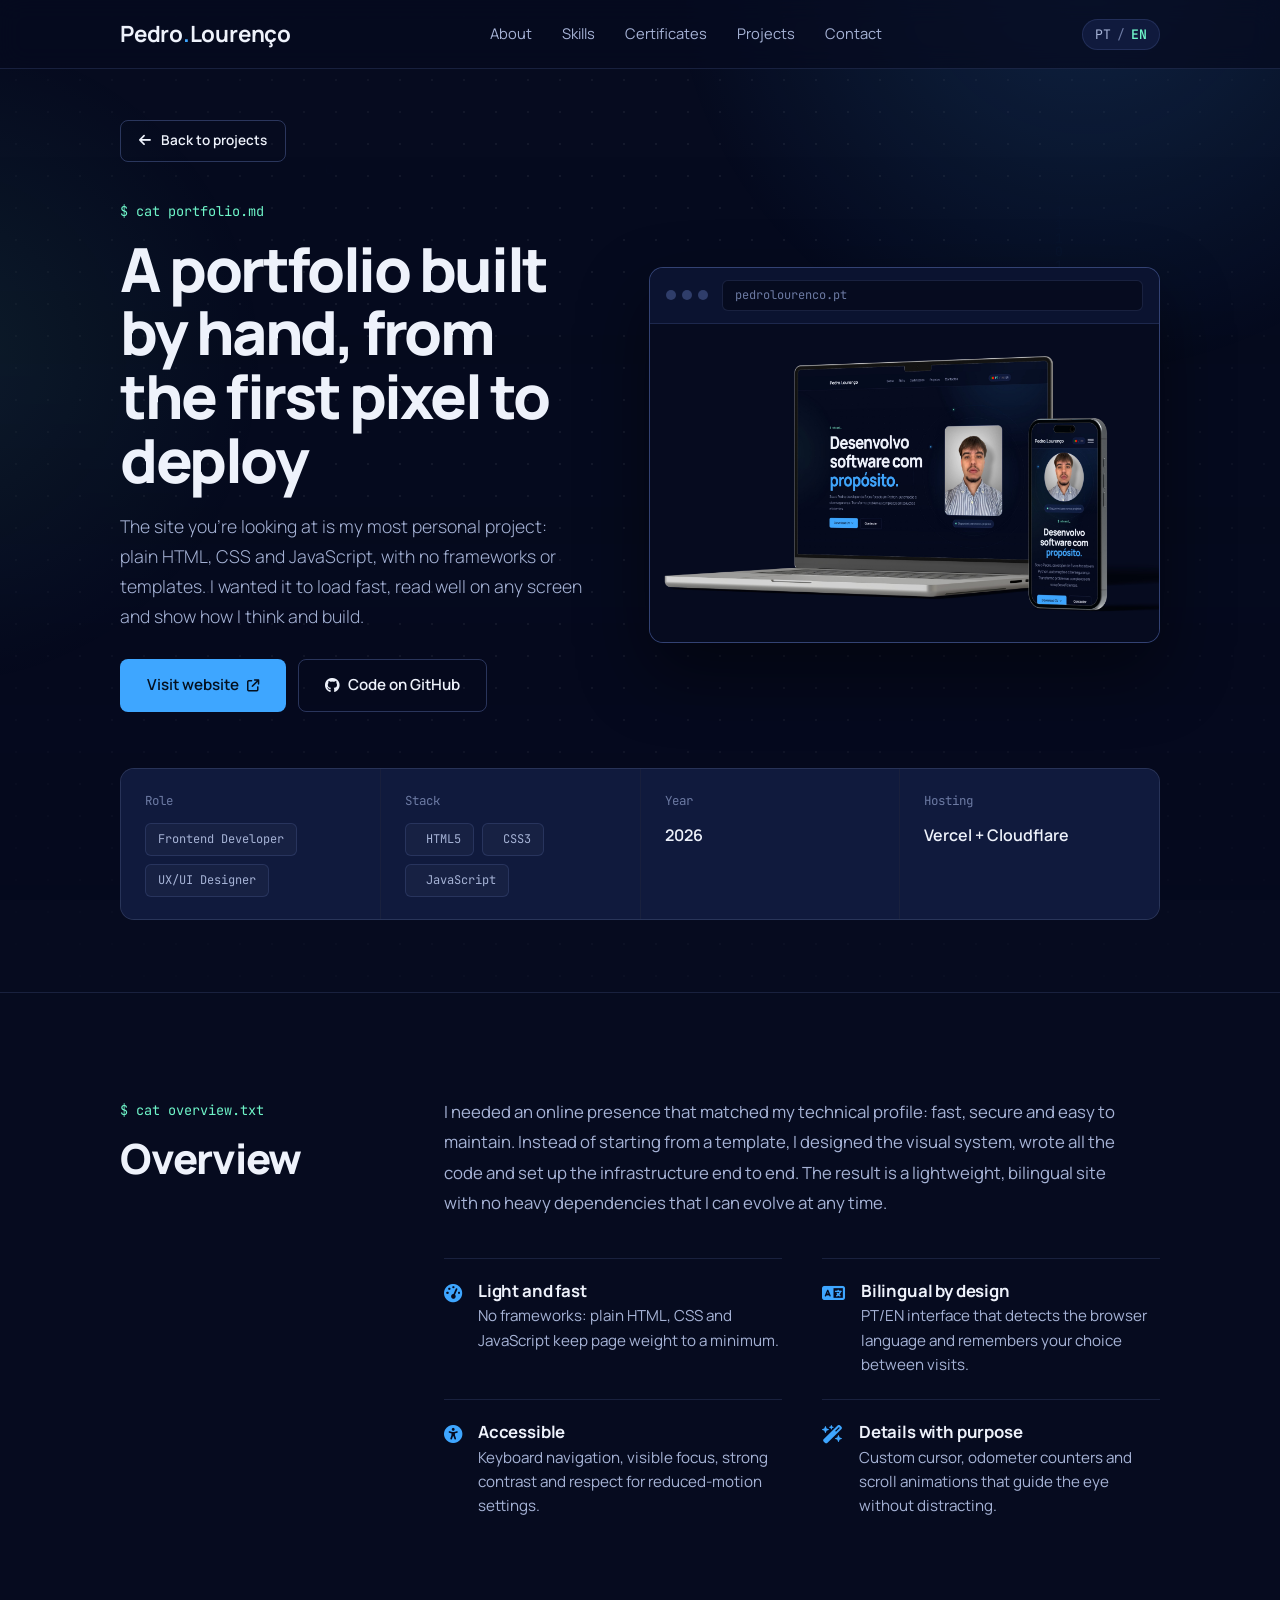
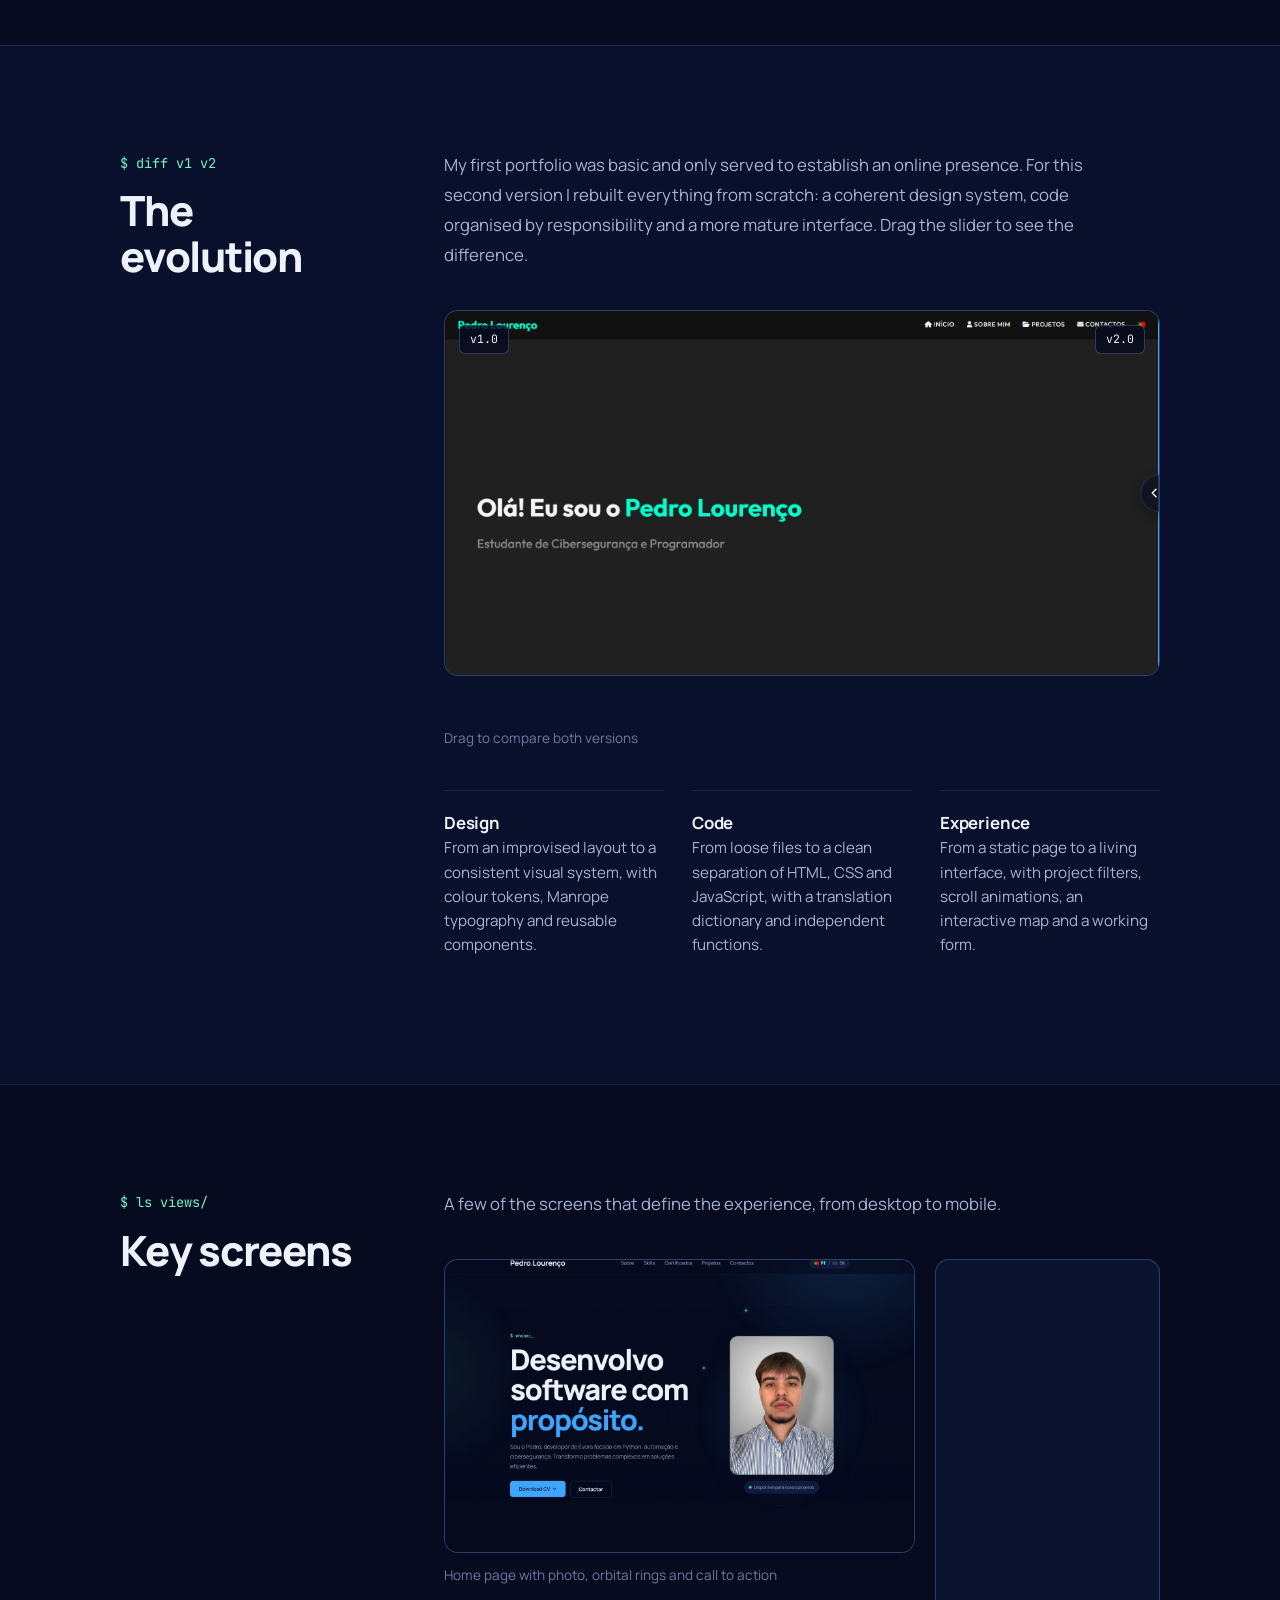
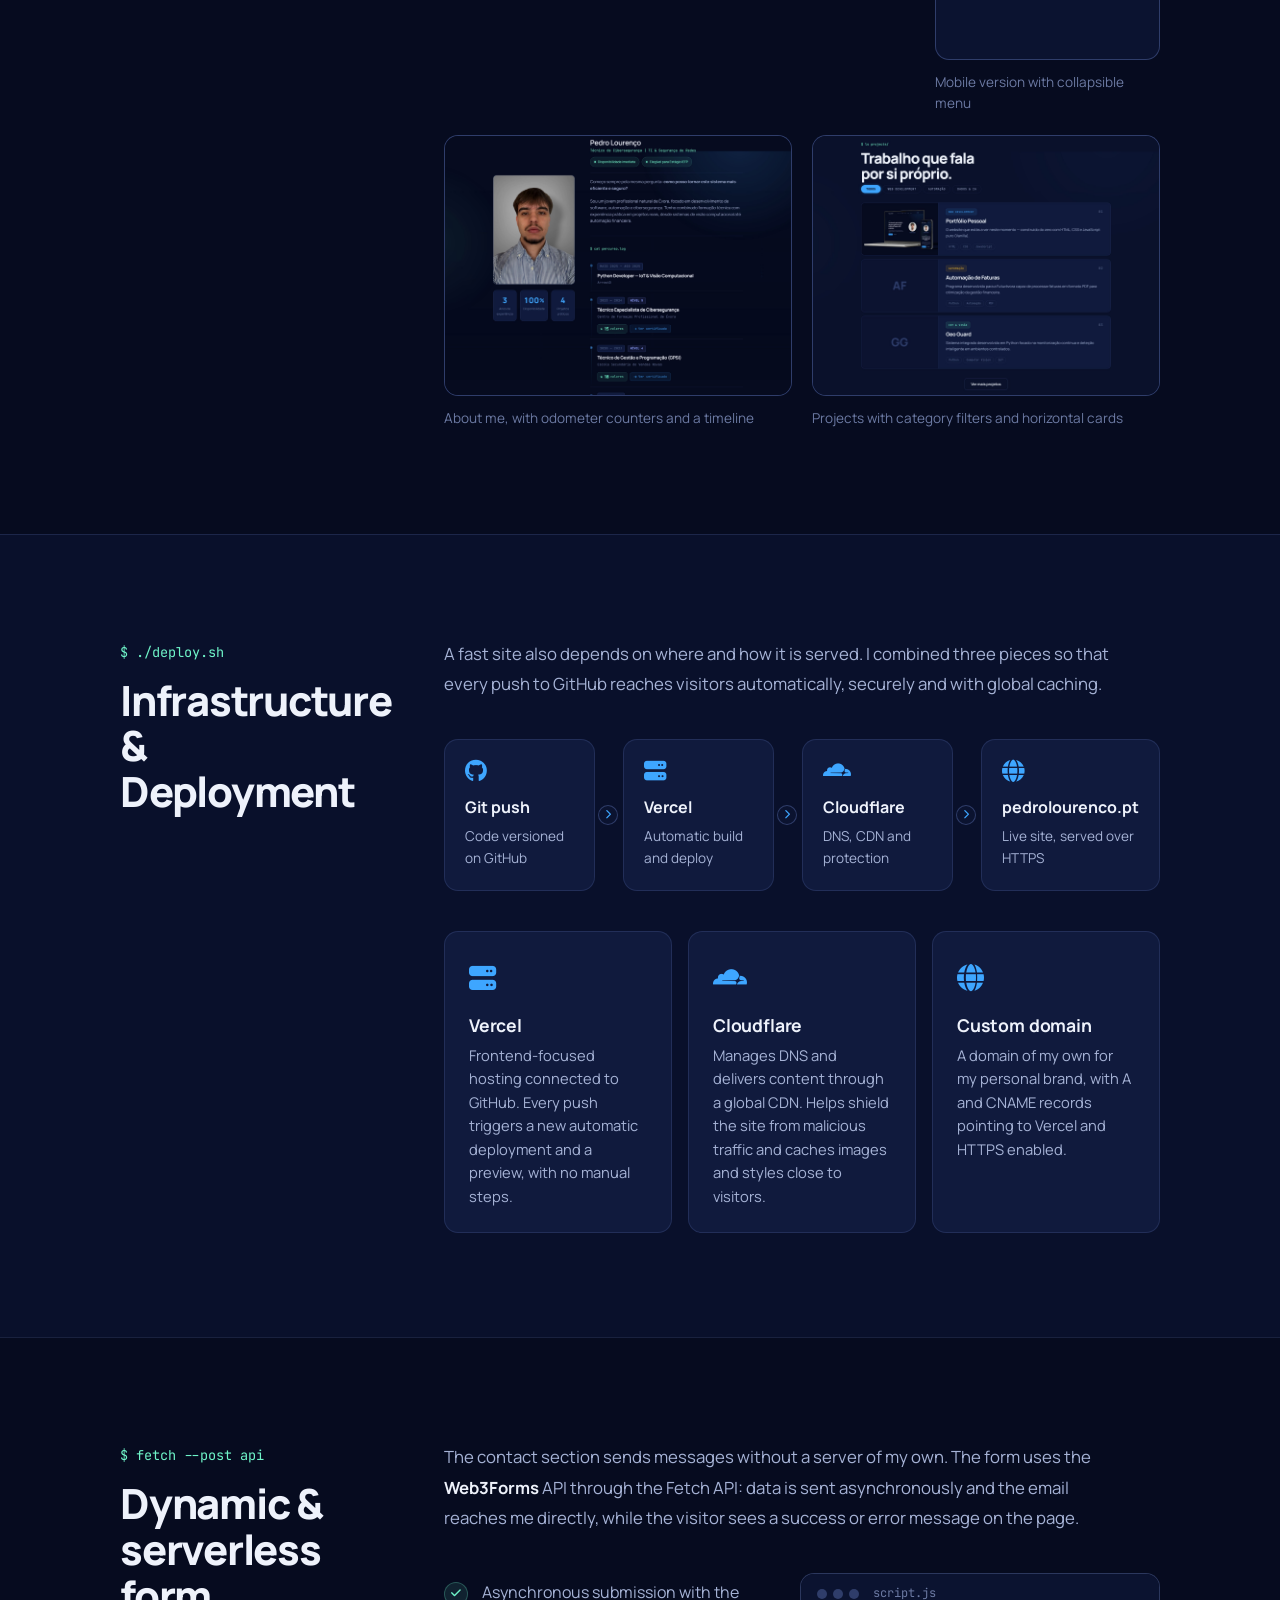
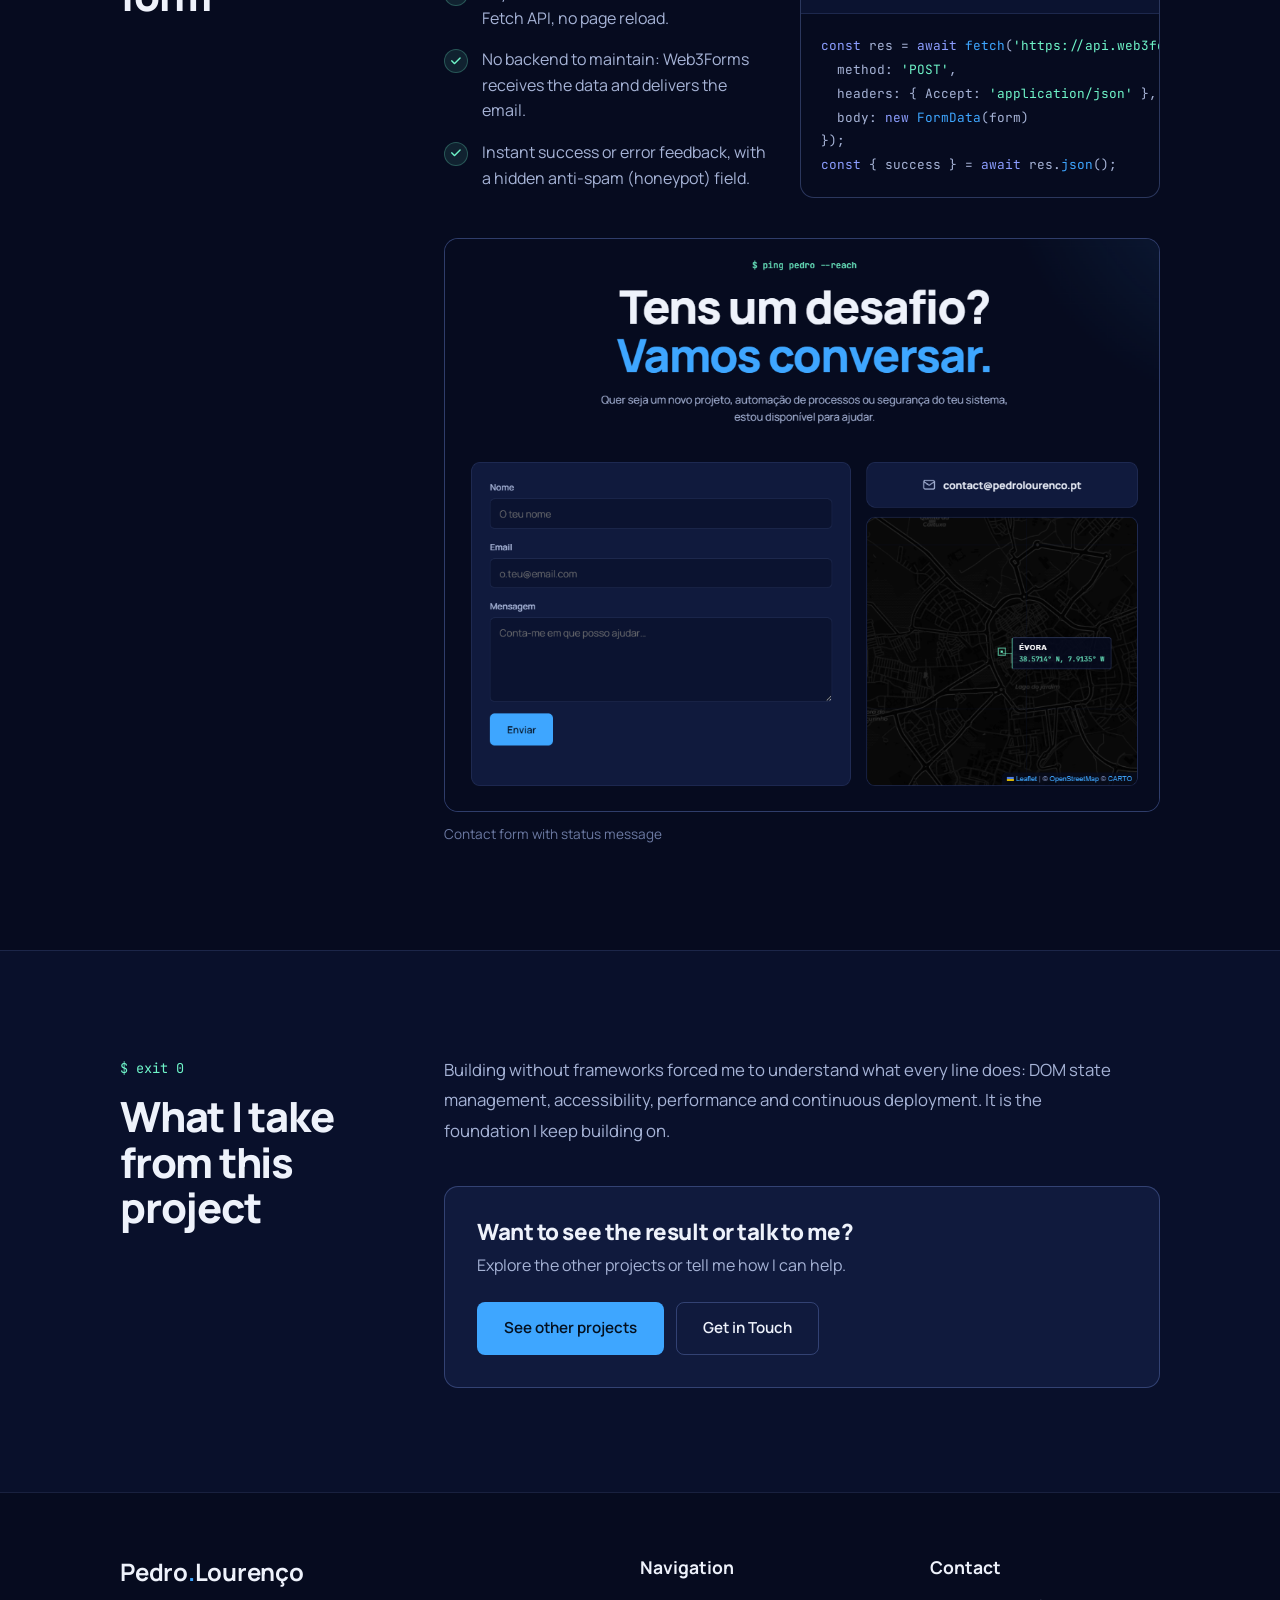
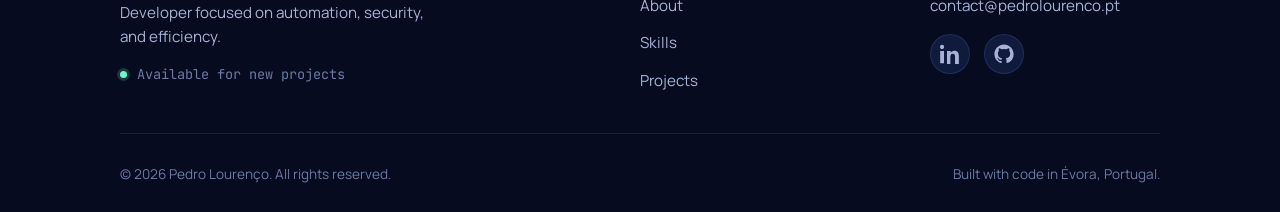
==== personalportfolio.html @ 54fce695 "Major updates and improvements" ====
<!DOCTYPE html>
<html lang="pt">
<head>
  <meta charset="UTF-8">
  <meta name="viewport" content="width=device-width, initial-scale=1.0">
  <title data-i18n="meta_title_case">Portfólio Pessoal — Pedro Lourenço</title>
  <meta name="description" content="Estudo de caso do meu portfólio pessoal: design, código, infraestrutura e formulário serverless, tudo construído com HTML, CSS e JavaScript puro." data-i18n-attr="content:meta_desc_case">
  <meta name="keywords" content="Pedro Lourenço, Portfólio Web, Case Study, HTML5, CSS3, JavaScript Vanilla, Vercel, Cloudflare, Web3Forms">
  <meta name="author" content="Pedro Lourenço">
  <meta name="robots" content="index, follow, max-image-preview:large">
  <meta name="theme-color" content="#060b1f">

  <!-- Canonical & Language Alternates -->
  <link rel="canonical" href="https://pedrolourenco.pt/personalportfolio.html">
  <link rel="alternate" hreflang="pt" href="https://pedrolourenco.pt/personalportfolio.html">
  <link rel="alternate" hreflang="en" href="https://pedrolourenco.pt/personalportfolio.html">
  <link rel="alternate" hreflang="x-default" href="https://pedrolourenco.pt/personalportfolio.html">

  <!-- Open Graph -->
  <meta property="og:type" content="article">
  <meta property="og:url" content="https://pedrolourenco.pt/personalportfolio.html">
  <meta property="og:site_name" content="Pedro Lourenço — Portfolio">
  <meta property="og:title" content="Portfólio Pessoal — Pedro Lourenço" data-i18n-attr="content:meta_title_case">
  <meta property="og:description" content="Estudo de caso do meu portfólio pessoal: design, código, infraestrutura e formulário serverless, tudo construído com HTML, CSS e JavaScript puro." data-i18n-attr="content:meta_desc_case">
  <meta property="og:image" content="https://pedrolourenco.pt/assets/projects/portfolio-mockup.jpg">

  <!-- Twitter Cards -->
  <meta name="twitter:card" content="summary_large_image">
  <meta name="twitter:title" content="Portfólio Pessoal — Pedro Lourenço" data-i18n-attr="content:meta_title_case">
  <meta name="twitter:description" content="Estudo de caso do meu portfólio pessoal: design, código, infraestrutura e formulário serverless, tudo construído com HTML, CSS e JavaScript puro." data-i18n-attr="content:meta_desc_case">
  <meta name="twitter:image" content="https://pedrolourenco.pt/assets/projects/portfolio-mockup.jpg">

  <link rel="icon" type="image/png" href="favicon.png?v=2">

  <!-- Fonts & Icons -->
  <link rel="preconnect" href="https://fonts.googleapis.com">
  <link rel="preconnect" href="https://fonts.gstatic.com" crossorigin>
  <link href="https://fonts.googleapis.com/css2?family=Manrope:wght@300;400;500;600;700;800&family=JetBrains+Mono:wght@400;500&display=swap" rel="stylesheet">
  <link rel="stylesheet" href="https://cdn.jsdelivr.net/gh/devicons/devicon@latest/devicon.min.css">
  <link rel="stylesheet" href="https://cdnjs.cloudflare.com/ajax/libs/font-awesome/6.5.1/css/all.min.css">
  <link rel="stylesheet" href="style.css">

  <!-- Structured Data (Schema.org JSON-LD) -->
  <script type="application/ld+json">
  {
    "@context": "https://schema.org",
    "@type": "TechArticle",
    "headline": "Portfólio Pessoal — Estudo de Caso",
    "description": "Estudo de caso do portfólio pessoal de Pedro Lourenço: arquitetura, design system, código Vanilla e deploy contínuo.",
    "image": "https://pedrolourenco.pt/assets/projects/portfolio-mockup.jpg",
    "author": {
      "@type": "Person",
      "name": "Pedro Lourenço",
      "url": "https://pedrolourenco.pt/"
    },
    "datePublished": "2026-09-01",
    "mainEntityOfPage": "https://pedrolourenco.pt/personalportfolio.html"
  }
  </script>
</head>
<body>
  <a class="skip-link" href="#main" data-i18n="skip_link">Saltar para o conteúdo</a>
  <div class="scroll-progress" id="scroll-progress" aria-hidden="true"></div>

  <!-- Subtle Background Matrix Canvas -->
  <canvas id="bg-matrix" class="bg-matrix" aria-hidden="true"></canvas>

  <!-- Custom Cursor -->
  <div id="cursor" aria-hidden="true"></div>
  <div id="cursor-ring" aria-hidden="true"></div>

  <!-- Header & Navigation -->
  <header class="site-header" id="header">
    <div class="nav-wrap container">
      <a href="index.html#hero" class="logo">Pedro<span class="logo-dot">.</span>Lourenço</a>
      <nav class="nav" id="primary-nav" aria-label="Navegação principal">
        <ul class="nav-links">
          <li><a href="index.html#about" data-i18n="nav_about">Sobre</a></li>
          <li><a href="index.html#skills" data-i18n="nav_skills">Skills</a></li>
          <li><a href="index.html#certificados" data-i18n="nav_certificates">Certificados</a></li>
          <li><a href="index.html#projects" data-i18n="nav_projects">Projetos</a></li>
          <li><a href="index.html#contact" data-i18n="nav_contact">Contactos</a></li>
        </ul>
      </nav>
      <div class="nav-actions">
        <button class="lang-toggle" id="lang-toggle" type="button" aria-label="Mudar idioma" data-i18n-attr="aria-label:aria_toggle_lang">
          <span class="lang-option" data-lang="pt">
            <img src="https://flagcdn.com/w20/pt.png" srcset="https://flagcdn.com/w40/pt.png 2x" width="16" height="11" alt="PT">
            <span class="lang-text">PT</span>
          </span>
          <span class="lang-sep">/</span>
          <span class="lang-option" data-lang="en">
            <img src="https://flagcdn.com/w20/gb.png" srcset="https://flagcdn.com/w40/gb.png 2x" width="16" height="11" alt="EN">
            <span class="lang-text">EN</span>
          </span>
        </button>
        <button class="menu-toggle" id="menu-toggle" type="button" aria-label="Abrir menu" aria-expanded="false" aria-controls="primary-nav" data-i18n-attr="aria-label:aria_menu">
          <span></span><span></span><span></span>
        </button>
      </div>
    </div>
  </header>

  <main id="main">
    <!-- Case Study Hero -->
    <section class="case-hero" id="project-hero">
      <div class="container">
        <a href="index.html#projects" class="btn btn-ghost btn-sm case-back">
          <i class="fa-solid fa-arrow-left" aria-hidden="true"></i>
          <span data-i18n="back_to_projects">Voltar aos projetos</span>
        </a>

        <div class="case-hero-grid">
          <div class="case-hero-text">
            <p class="mono-tag">$ cat portfolio.md</p>
            <h1 class="case-title" data-i18n="cs_title">Um portfólio feito à mão, do primeiro pixel ao deploy</h1>
            <p class="case-lead" data-i18n="cs_lead">O site que estás a ver é o meu projeto mais pessoal: HTML, CSS e JavaScript puro, sem frameworks nem templates. Queria que carregasse depressa, se lesse bem em qualquer ecrã e mostrasse como penso e construo.</p>
            <div class="case-actions">
              <a href="https://pedrolourenco.pt" class="btn btn-primary" target="_blank" rel="noopener noreferrer">
                <span data-i18n="cs_btn_live">Ver website</span>
                <i class="fa-solid fa-arrow-up-right-from-square btn-icon" aria-hidden="true"></i>
              </a>
              <a href="https://github.com/pedrolourencoo/pedrolourenco.pt" class="btn btn-ghost" target="_blank" rel="noopener noreferrer">
                <i class="fa-brands fa-github btn-icon-left" aria-hidden="true"></i>
                <span data-i18n="cs_btn_code">Código no GitHub</span>
              </a>
            </div>
          </div>

          <div class="browser reveal reveal-scale">
            <div class="browser-bar" aria-hidden="true">
              <span class="browser-dots"><span></span><span></span><span></span></span>
              <span class="browser-url">pedrolourenco.pt</span>
            </div>
            <div class="media-frame ratio-16-10" data-placeholder="assets/projects/portfolio-mockup.jpg">
              <img src="assets/projects/portfolio-mockup.jpg" alt="Captura de ecrã da página inicial do portfólio" data-i18n-attr="alt:cs_browser_alt" decoding="async" fetchpriority="high">
            </div>
          </div>
        </div>

        <!-- Project Metadata -->
        <dl class="case-meta reveal">
          <div class="meta-item">
            <dt data-i18n="meta_role">Papel</dt>
            <dd class="chip-list">
              <span class="chip">Frontend Developer</span>
              <span class="chip">UX/UI Designer</span>
            </dd>
          </div>
          <div class="meta-item">
            <dt>Stack</dt>
            <dd class="chip-list">
              <span class="chip"><i class="devicon-html5-plain" aria-hidden="true"></i>HTML5</span>
              <span class="chip"><i class="devicon-css3-plain" aria-hidden="true"></i>CSS3</span>
              <span class="chip"><i class="devicon-javascript-plain" aria-hidden="true"></i>JavaScript</span>
            </dd>
          </div>
          <div class="meta-item">
            <dt data-i18n="meta_year">Ano</dt>
            <dd class="meta-value">2026</dd>
          </div>
          <div class="meta-item">
            <dt data-i18n="meta_deploy">Alojamento</dt>
            <dd class="meta-value">Vercel + Cloudflare</dd>
          </div>
        </dl>
      </div>
    </section>

    <!-- Overview -->
    <section class="case-section" id="overview">
      <div class="container case-block">
        <div class="case-head reveal">
          <p class="mono-tag">$ cat overview.txt</p>
          <h2 class="case-h2" data-i18n="cs_overview_title">Visão geral</h2>
        </div>
        <div class="case-body">
          <p class="case-text reveal" data-i18n="cs_overview_text">Precisava de uma presença online à altura do meu perfil técnico: rápida, segura e fácil de manter. Em vez de partir de um template, desenhei o sistema visual, escrevi todo o código e configurei a infraestrutura de ponta a ponta. O resultado é um site leve, bilingue e sem dependências pesadas, que posso evoluir a qualquer momento.</p>

          <div class="highlights">
            <div class="highlight reveal">
              <i class="fa-solid fa-gauge-high" aria-hidden="true"></i>
              <div>
                <h3 data-i18n="cs_hl1_title">Leve e rápido</h3>
                <p data-i18n="cs_hl1_desc">Sem frameworks: HTML, CSS e JavaScript puro mantêm o peso da página no mínimo.</p>
              </div>
            </div>
            <div class="highlight reveal" data-delay="1">
              <i class="fa-solid fa-language" aria-hidden="true"></i>
              <div>
                <h3 data-i18n="cs_hl2_title">Bilingue de raiz</h3>
                <p data-i18n="cs_hl2_desc">Interface PT/EN com deteção do idioma do browser e preferência guardada entre visitas.</p>
              </div>
            </div>
            <div class="highlight reveal">
              <i class="fa-solid fa-universal-access" aria-hidden="true"></i>
              <div>
                <h3 data-i18n="cs_hl3_title">Acessível</h3>
                <p data-i18n="cs_hl3_desc">Navegação por teclado, foco visível, bom contraste e respeito por quem reduz o movimento no sistema.</p>
              </div>
            </div>
            <div class="highlight reveal" data-delay="1">
              <i class="fa-solid fa-wand-magic-sparkles" aria-hidden="true"></i>
              <div>
                <h3 data-i18n="cs_hl4_title">Detalhes com propósito</h3>
                <p data-i18n="cs_hl4_desc">Cursor personalizado, contadores tipo odómetro e animações ao scroll que guiam o olhar sem distrair.</p>
              </div>
            </div>
          </div>
        </div>
      </div>
    </section>

    <!-- Evolution (v1 vs v2) -->
    <section class="case-section section-alt" id="evolution">
      <div class="container case-block">
        <div class="case-head reveal">
          <p class="mono-tag">$ diff v1 v2</p>
          <h2 class="case-h2" data-i18n="cs_evo_title">A evolução</h2>
        </div>
        <div class="case-body">
          <p class="case-text reveal" data-i18n="cs_evo_text">A primeira versão do portfólio era rudimentar e servia apenas para marcar presença online. Nesta segunda versão reconstruí tudo do zero: um sistema de design coerente, código organizado por responsabilidades e uma interface mais madura. Arrasta o seletor para ver a diferença.</p>

          <div class="compare reveal reveal-scale" id="compare">
            <div class="compare-layer media-frame" data-placeholder="assets/projects/portfolio-v1.png">
              <img src="assets/projects/portfolio-v1.png" alt="Versão 1.0 do portfólio — início da jornada" data-i18n-attr="alt:cs_v1" loading="lazy" decoding="async">
            </div>
            <div class="compare-layer compare-after media-frame" data-placeholder="assets/projects/portfolio-v2.png">
              <img src="assets/projects/portfolio-v2.png" alt="Versão 2.0 do portfólio — foco em performance e UI/UX" data-i18n-attr="alt:cs_v2" loading="lazy" decoding="async">
            </div>
            <span class="compare-tag compare-tag-start" aria-hidden="true">v1.0</span>
            <span class="compare-tag compare-tag-end" aria-hidden="true">v2.0</span>
            <span class="compare-handle" aria-hidden="true"></span>
            <input class="compare-range" type="range" min="0" max="100" value="100" aria-label="Comparar a versão 1 com a versão 2" data-i18n-attr="aria-label:cs_compare_aria">
          </div>
          <p class="media-caption" data-i18n="cs_compare_hint">Arrasta para comparar as duas versões</p>

          <div class="highlights highlights-3">
            <div class="highlight reveal">
              <div>
                <h3 data-i18n="cs_ch1_title">Design</h3>
                <p data-i18n="cs_ch1_desc">De um layout improvisado para um sistema visual consistente, com tokens de cor, tipografia Manrope e componentes reutilizáveis.</p>
              </div>
            </div>
            <div class="highlight reveal" data-delay="1">
              <div>
                <h3 data-i18n="cs_ch2_title">Código</h3>
                <p data-i18n="cs_ch2_desc">De ficheiros soltos para uma base separada em HTML, CSS e JavaScript, com dicionário de traduções e funções independentes.</p>
              </div>
            </div>
            <div class="highlight reveal" data-delay="2">
              <div>
                <h3 data-i18n="cs_ch3_title">Experiência</h3>
                <p data-i18n="cs_ch3_desc">De uma página estática para uma interface viva, com filtros de projetos, animações ao scroll, mapa interativo e formulário funcional.</p>
              </div>
            </div>
          </div>
        </div>
      </div>
    </section>

    <!-- Key Screens -->
    <section class="case-section" id="screens">
      <div class="container case-block">
        <div class="case-head reveal">
          <p class="mono-tag">$ ls views/</p>
          <h2 class="case-h2" data-i18n="cs_screens_title">Ecrãs principais</h2>
        </div>
        <div class="case-body">
          <p class="case-text reveal" data-i18n="cs_screens_text">Alguns dos ecrãs que definem a experiência, do desktop ao telemóvel.</p>

          <div class="gallery">
            <figure class="shot shot-wide reveal reveal-scale">
              <div class="media-frame ratio-16-10" data-placeholder="assets/projects/portfolio-home.jpg">
                <img src="assets/projects/portfolio-home.jpg" alt="Página inicial com foto, anéis orbitais e chamada à ação" data-i18n-attr="alt:cs_shot_home" loading="lazy" decoding="async">
              </div>
              <figcaption class="media-caption" data-i18n="cs_shot_home">Página inicial com foto, anéis orbitais e chamada à ação</figcaption>
            </figure>

            <figure class="shot shot-tall reveal reveal-scale" data-delay="1">
              <div class="media-frame ratio-9-16" data-placeholder="assets/projects/portfolio-mobile.jpg">
                <img src="assets/projects/portfolio-mobile.jpg" alt="Versão mobile com menu recolhível" data-i18n-attr="alt:cs_shot_mobile" loading="lazy" decoding="async">
              </div>
              <figcaption class="media-caption" data-i18n="cs_shot_mobile">Versão mobile com menu recolhível</figcaption>
            </figure>

            <figure class="shot shot-half reveal reveal-scale">
              <div class="media-frame ratio-4-3" data-placeholder="assets/projects/portfolio-about.jpg">
                <img src="assets/projects/portfolio-about.jpg" alt="Sobre mim, com contadores tipo odómetro e linha do tempo" data-i18n-attr="alt:cs_shot_about" loading="lazy" decoding="async">
              </div>
              <figcaption class="media-caption" data-i18n="cs_shot_about">Sobre mim, com contadores tipo odómetro e linha do tempo</figcaption>
            </figure>

            <figure class="shot shot-half reveal reveal-scale" data-delay="1">
              <div class="media-frame ratio-4-3" data-placeholder="assets/projects/portfolio-projects.jpg">
                <img src="assets/projects/portfolio-projects.jpg" alt="Projetos com filtros por categoria e cartões horizontais" data-i18n-attr="alt:cs_shot_projects" loading="lazy" decoding="async">
              </div>
              <figcaption class="media-caption" data-i18n="cs_shot_projects">Projetos com filtros por categoria e cartões horizontais</figcaption>
            </figure>
          </div>
        </div>
      </div>
    </section>

    <!-- Infrastructure & Deployment -->
    <section class="case-section section-alt" id="infrastructure">
      <div class="container case-block">
        <div class="case-head reveal">
          <p class="mono-tag">$ ./deploy.sh</p>
          <h2 class="case-h2" data-i18n="cs_infra_title">Infraestrutura &amp; Deploy</h2>
        </div>
        <div class="case-body">
          <p class="case-text reveal" data-i18n="cs_infra_text">Um site rápido também depende de onde e como é servido. Combinei três peças para que cada push para o GitHub chegue ao visitante de forma automática, segura e com cache global.</p>

          <ol class="pipeline reveal" aria-label="Deploy pipeline">
            <li>
              <i class="fa-brands fa-github" aria-hidden="true"></i>
              <strong>Git push</strong>
              <span data-i18n="cs_pipe_git">Código versionado no GitHub</span>
            </li>
            <li>
              <i class="fa-solid fa-server" aria-hidden="true"></i>
              <strong>Vercel</strong>
              <span data-i18n="cs_pipe_vercel">Build e deploy automáticos</span>
            </li>
            <li>
              <i class="fa-brands fa-cloudflare" aria-hidden="true"></i>
              <strong>Cloudflare</strong>
              <span data-i18n="cs_pipe_cf">DNS, CDN e proteção</span>
            </li>
            <li>
              <i class="fa-solid fa-globe" aria-hidden="true"></i>
              <strong>pedrolourenco.pt</strong>
              <span data-i18n="cs_pipe_site">Site online, servido em HTTPS</span>
            </li>
          </ol>

          <div class="infra-grid">
            <article class="infra-card reveal">
              <div class="infra-icon"><i class="fa-solid fa-server" aria-hidden="true"></i></div>
              <h3 class="infra-title">Vercel</h3>
              <p class="infra-desc" data-i18n="proj_infra_vercel">Alojamento pensado para frontend, ligado ao GitHub. Cada push gera um novo deploy automático e uma pré-visualização, sem passos manuais.</p>
            </article>
            <article class="infra-card reveal" data-delay="1">
              <div class="infra-icon"><i class="fa-brands fa-cloudflare" aria-hidden="true"></i></div>
              <h3 class="infra-title">Cloudflare</h3>
              <p class="infra-desc" data-i18n="proj_infra_cloudflare">Gere o DNS e distribui o conteúdo por uma CDN global. Ajuda a proteger o site de tráfego malicioso e coloca imagens e estilos em cache perto de quem visita.</p>
            </article>
            <article class="infra-card reveal" data-delay="2">
              <div class="infra-icon"><i class="fa-solid fa-globe" aria-hidden="true"></i></div>
              <h3 class="infra-title" data-i18n="cs_domain_title">Domínio personalizado</h3>
              <p class="infra-desc" data-i18n="proj_infra_domain">Domínio próprio para a minha marca pessoal, com registos A e CNAME a apontar para a Vercel e HTTPS ativo.</p>
            </article>
          </div>
        </div>
      </div>
    </section>

    <!-- Serverless Dynamic Form -->
    <section class="case-section" id="dynamic-form">
      <div class="container case-block">
        <div class="case-head reveal">
          <p class="mono-tag">$ fetch --post api</p>
          <h2 class="case-h2" data-i18n="cs_form_title">Formulário dinâmico &amp; serverless</h2>
        </div>
        <div class="case-body">
          <p class="case-text reveal" data-i18n="cs_form_text">A secção de contactos envia mensagens sem servidor próprio. O formulário usa a API do <strong>Web3Forms</strong> através da Fetch API: os dados seguem de forma assíncrona e o email chega-me diretamente, enquanto o visitante recebe confirmação de sucesso ou erro na própria página.</p>

          <div class="form-flow">
            <ul class="check-list reveal">
              <li><i class="fa-solid fa-check" aria-hidden="true"></i><span data-i18n="cs_form_l1">Envio assíncrono com Fetch API, sem recarregar a página.</span></li>
              <li><i class="fa-solid fa-check" aria-hidden="true"></i><span data-i18n="cs_form_l2">Sem backend para manter: o Web3Forms recebe os dados e entrega o email.</span></li>
              <li><i class="fa-solid fa-check" aria-hidden="true"></i><span data-i18n="cs_form_l3">Feedback imediato de sucesso ou erro, com campo anti-spam (honeypot) escondido.</span></li>
            </ul>

            <div class="code-card reveal reveal-scale" data-delay="1">
              <div class="code-card-head" aria-hidden="true">
                <span class="browser-dots"><span></span><span></span><span></span></span>
                <span>script.js</span>
              </div>
<pre><code><span class="tok-k">const</span> res = <span class="tok-k">await</span> <span class="tok-f">fetch</span>(<span class="tok-s">'https://api.web3forms.com/submit'</span>, {
  method: <span class="tok-s">'POST'</span>,
  headers: { Accept: <span class="tok-s">'application/json'</span> },
  body: <span class="tok-k">new</span> <span class="tok-f">FormData</span>(form)
});
<span class="tok-k">const</span> { success } = <span class="tok-k">await</span> res.<span class="tok-f">json</span>();</code></pre>
            </div>
          </div>

          <figure class="shot reveal reveal-scale">
            <div class="media-frame ratio-form" data-placeholder="assets/projects/portfolio-contact.png">
              <img src="assets/projects/portfolio-contact.png" alt="Formulário de contacto com mensagem de estado" data-i18n-attr="alt:cs_form_shot" loading="lazy" decoding="async">
            </div>
            <figcaption class="media-caption" data-i18n="cs_form_shot">Formulário de contacto com mensagem de estado</figcaption>
          </figure>
        </div>
      </div>
    </section>

    <!-- Takeaways & CTA -->
    <section class="case-section section-alt" id="takeaways">
      <div class="container case-block">
        <div class="case-head reveal">
          <p class="mono-tag">$ exit 0</p>
          <h2 class="case-h2" data-i18n="cs_learn_title">O que levo deste projeto</h2>
        </div>
        <div class="case-body">
          <p class="case-text reveal" data-i18n="cs_learn_text">Construir sem frameworks obrigou-me a perceber o que cada linha faz: gestão de estado no DOM, acessibilidade, performance e deploy contínuo. É a base sobre a qual continuo a evoluir.</p>

          <div class="case-cta reveal">
            <h3 data-i18n="cs_next_title">Queres ver o resultado ou falar comigo?</h3>
            <p data-i18n="cs_next_text">Explora os outros projetos ou diz-me em que posso ajudar.</p>
            <div class="case-actions">
              <a href="index.html#projects" class="btn btn-primary" data-i18n="cs_btn_other">Ver outros projetos</a>
              <a href="index.html#contact" class="btn btn-ghost" data-i18n="hero_cta_contact">Contactar</a>
            </div>
          </div>
        </div>
      </div>
    </section>
  </main>

  <!-- Footer -->
  <footer class="site-footer">
    <div class="container">
      <div class="footer-top">
        <div class="footer-brand">
          <a href="index.html#hero" class="logo">Pedro<span class="logo-dot">.</span>Lourenço</a>
          <p class="footer-tagline" data-i18n="footer_tagline">Desenvolvedor focado em automação, segurança e eficiência.</p>
          <div class="footer-status">
            <span class="status-dot" aria-hidden="true"></span>
            <span data-i18n="hero_status">Disponível para novos projetos</span>
          </div>
        </div>

        <div class="footer-links">
          <h4 data-i18n="footer_links_title">Navegação</h4>
          <ul>
            <li><a href="index.html#about" data-i18n="nav_about">Sobre</a></li>
            <li><a href="index.html#skills" data-i18n="nav_skills">Skills</a></li>
            <li><a href="index.html#projects" data-i18n="nav_projects">Projetos</a></li>
          </ul>
        </div>

        <div class="footer-socials">
          <h4 data-i18n="nav_contact">Contactos</h4>
          <a href="mailto:contact@pedrolourenco.pt" class="footer-email">contact@pedrolourenco.pt</a>
          <div class="social-links">
            <a href="https://www.linkedin.com/in/pedrolourenco5/" class="social-link" aria-label="LinkedIn" target="_blank" rel="noopener noreferrer">
              <svg viewBox="0 0 24 24" width="20" height="20" aria-hidden="true"><path fill="currentColor" d="M4.98 3.5C4.98 4.88 3.87 6 2.5 6S0 4.88 0 3.5 1.12 1 2.5 1s2.48 1.12 2.48 2.5zM.2 8.5h4.6V23H.2V8.5zM8.4 8.5h4.4v1.98h.06c.61-1.16 2.1-2.38 4.32-2.38 4.62 0 5.47 3.04 5.47 7v8.9h-4.6v-7.9c0-1.88-.03-4.3-2.62-4.3-2.63 0-3.03 2.05-3.03 4.16v8.04H8.4V8.5z"/></svg>
            </a>
            <a href="https://github.com/pedrolourencoo" class="social-link" aria-label="GitHub" target="_blank" rel="noopener noreferrer">
              <svg viewBox="0 0 24 24" width="20" height="20" aria-hidden="true"><path fill="currentColor" d="M12 .5C5.73.5.5 5.73.5 12c0 5.08 3.29 9.39 7.86 10.91.58.11.79-.25.79-.56 0-.28-.01-1.02-.02-2-3.2.7-3.88-1.54-3.88-1.54-.53-1.34-1.29-1.7-1.29-1.7-1.05-.72.08-.71.08-.71 1.17.08 1.78 1.2 1.78 1.2 1.03 1.77 2.71 1.26 3.37.96.1-.75.4-1.26.73-1.55-2.55-.29-5.23-1.28-5.23-5.7 0-1.26.45-2.29 1.19-3.09-.12-.29-.52-1.46.11-3.05 0 0 .97-.31 3.18 1.18a11.06 11.06 0 015.79 0c2.2-1.49 3.17-1.18 3.17-1.18.63 1.59.24 2.76.12 3.05.74.8 1.18 1.83 1.18 3.09 0 4.43-2.69 5.4-5.25 5.69.41.36.78 1.06.78 2.15 0 1.55-.01 2.8-.01 3.18 0 .31.21.68.8.56A10.52 10.52 0 0023.5 12C23.5 5.73 18.27.5 12 .5z"/></svg>
            </a>
          </div>
        </div>
      </div>

      <div class="footer-bottom">
        <p class="footer-copy" data-i18n="footer_copy">© 2026 Pedro Lourenço. Todos os direitos reservados.</p>
        <p class="footer-made" data-i18n="footer_made">Desenvolvido com código em Évora, Portugal.</p>
      </div>
    </div>
  </footer>

  <!-- Back to Top Button -->
  <button id="back-to-top" type="button" class="back-to-top" aria-label="Voltar ao topo" title="Voltar ao topo" data-i18n-attr="aria-label:aria_back_top,title:aria_back_top">
    <svg viewBox="0 0 24 24" fill="none" stroke="currentColor" stroke-width="2" stroke-linecap="round" stroke-linejoin="round" aria-hidden="true">
      <line x1="12" y1="19" x2="12" y2="5"></line>
      <polyline points="5 12 12 5 19 12"></polyline>
    </svg>
  </button>

  <!-- Lightbox Modal da Galeria -->
  <div id="gallery-lightbox" class="gallery-lightbox" aria-hidden="true" role="dialog" aria-label="Visualizador de imagens">
    <div class="gl-backdrop"></div>
    <div class="gl-container">
      <button type="button" class="gl-btn gl-close" id="gl-close" aria-label="Fechar visualizador">
        <i class="fa-solid fa-xmark"></i>
      </button>

      <button type="button" class="gl-btn gl-nav gl-prev" id="gl-prev" aria-label="Imagem anterior">
        <i class="fa-solid fa-chevron-left"></i>
      </button>

      <div class="gl-slider-window">
        <div class="gl-track" id="gl-track">
          <!-- A imagem ativa é injetada dinamicamente via JS com transição -->
          <img src="" alt="" id="gl-active-img" class="gl-active-img">
        </div>
      </div>

      <button type="button" class="gl-btn gl-nav gl-next" id="gl-next" aria-label="Imagem seguinte">
        <i class="fa-solid fa-chevron-right"></i>
      </button>

      <p class="gl-caption" id="gl-caption"></p>
    </div>
  </div>

  <script src="script.js" defer></script>
</body>
</html>
---- style.css ----
/* ==========================================================================
   Pedro Lourenço — Portfolio Stylesheet
   Architecture: Mobile-first · Modular · Dark Cyber Theme
   ========================================================================== */

:root {
  --bg-primary: #060b1f;
  --bg-secondary: #0b1330;
  --bg-secondary-alpha: rgba(11, 19, 48, 0.78);
  --bg-elevated: #101a3d;
  --bg-elevated-hover: #14204a;
  --border-subtle: rgba(140, 170, 255, 0.14);
  --border-strong: rgba(140, 170, 255, 0.28);

  --accent: #3ea6ff;
  --accent-soft: rgba(62, 166, 255, 0.14);
  --accent-2: #6ff5c9;
  --danger: #ff6b6b;

  --text-primary: #eef2fb;
  --text-secondary: #a6b3d6;
  --text-muted: #6c7aa3;

  --font-display: 'Manrope', sans-serif;
  --font-body: 'Manrope', sans-serif;
  --font-mono: 'JetBrains Mono', monospace;

  --container-w: 1120px;
  --radius-sm: 8px;
  --radius-md: 14px;
  --ease: cubic-bezier(0.22, 1, 0.36, 1);
}

/* ==========================================================================
   1. Reset, Base & Accessibility
   ========================================================================== */
*, *::before, *::after {
  margin: 0;
  padding: 0;
  box-sizing: border-box;
}

html {
  width: 100%;
  overflow-x: hidden;
  scroll-behavior: smooth;
  -webkit-font-smoothing: antialiased;
}

@media (prefers-reduced-motion: reduce) {
  html { scroll-behavior: auto; }
  *, *::before, *::after {
    animation-duration: 0.001ms !important;
    animation-iteration-count: 1 !important;
    transition-duration: 0.001ms !important;
  }
}

body {
  background: var(--bg-primary);
  color: var(--text-primary);
  font-family: var(--font-body);
  line-height: 1.6;
  -webkit-font-smoothing: antialiased;
  overflow-x: clip;
}

body.is-repainting { opacity: 0.999; }

/* Ambient background glow */
body::before {
  content: "";
  position: fixed;
  inset: 0;
  z-index: -2;
  pointer-events: none;
  background:
    radial-gradient(700px circle at 85% -5%, rgba(62, 166, 255, 0.16), transparent 60%),
    radial-gradient(600px circle at -5% 40%, rgba(111, 245, 201, 0.08), transparent 55%);
}

/* Subtle bottom-weighted Matrix binary background canvas */
.bg-matrix {
  position: fixed;
  inset: 0;
  width: 100%;
  height: 100%;
  z-index: -1;
  pointer-events: none;
  opacity: 0.18;
  -webkit-mask-image: linear-gradient(to bottom, transparent 15%, rgba(0, 0, 0, 0.35) 55%, rgba(0, 0, 0, 0.95) 100%);
  mask-image: linear-gradient(to bottom, transparent 15%, rgba(0, 0, 0, 0.35) 55%, rgba(0, 0, 0, 0.95) 100%);
}

img { max-width: 100%; display: block; }
a { color: inherit; text-decoration: none; }
ul, ol { list-style: none; }
[hidden] { display: none !important; }

:focus-visible {
  outline: 2px solid var(--accent);
  outline-offset: 3px;
  border-radius: 4px;
}

.visually-hidden {
  position: absolute !important;
  width: 1px;
  height: 1px;
  padding: 0;
  margin: -1px;
  overflow: hidden;
  clip: rect(0, 0, 0, 0);
  white-space: nowrap;
  border: 0;
}

.skip-link {
  position: fixed;
  left: 16px;
  top: -64px;
  z-index: 400;
  padding: 10px 16px;
  background: var(--accent);
  color: #04101f;
  border-radius: var(--radius-sm);
  font-weight: 600;
  transition: top 0.2s var(--ease);
}
.skip-link:focus { top: 12px; }

.container {
  width: 100%;
  max-width: var(--container-w);
  margin: 0 auto;
  padding: 0 24px;
}

.section { padding: clamp(64px, 9vw, 96px) 0; }
.section-alt { background: var(--bg-secondary-alpha); }

/* Scroll Reveal Animations */
.reveal {
  opacity: 0;
  transform: translateY(22px);
  transition: opacity 0.7s var(--ease), transform 0.7s var(--ease);
}
.reveal.visible {
  opacity: 1;
  transform: translateY(0);
}
.reveal[data-delay="1"] { transition-delay: 0.1s; }
.reveal[data-delay="2"] { transition-delay: 0.2s; }
.reveal[data-delay="3"] { transition-delay: 0.3s; }
.reveal-scale { transform: translateY(24px) scale(0.97); }
.reveal-scale.visible { transform: none; }

/* ==========================================================================
   2. Typography & Buttons
   ========================================================================== */
h1, h2, h3 {
  font-family: var(--font-display);
  font-weight: 600;
  line-height: 1.15;
  letter-spacing: -0.01em;
}

.mono-tag {
  font-family: var(--font-mono);
  font-size: 0.85rem;
  color: var(--accent-2);
  margin-bottom: 14px;
  display: inline-block;
}

.section-title {
  font-family: var(--font-display);
  font-size: clamp(2.4rem, 5vw, 3.8rem);
  font-weight: 800;
  letter-spacing: -0.04em;
  line-height: 1.05;
  margin-bottom: 16px;
  max-width: 60ch;
  color: var(--text-primary);
}

.section-desc {
  color: var(--text-secondary);
  max-width: 56ch;
  margin-bottom: 40px;
  font-size: 1.02rem;
}

.text-accent { color: var(--accent); }

.btn {
  display: inline-flex;
  align-items: center;
  justify-content: center;
  padding: 13px 26px;
  border-radius: var(--radius-sm);
  font-weight: 600;
  font-size: 0.95rem;
  border: 1px solid transparent;
  transition: transform 0.25s var(--ease), background 0.25s var(--ease), border-color 0.25s var(--ease), box-shadow 0.25s var(--ease);
  cursor: pointer;
  font-family: inherit;
}

.btn-primary {
  background: var(--accent);
  color: #04101f;
}
.btn-primary:hover {
  transform: translateY(-2px);
  box-shadow: 0 10px 24px rgba(62, 166, 255, 0.35);
}
.btn-primary:disabled {
  opacity: 0.6;
  cursor: not-allowed;
  transform: none;
  box-shadow: none;
}

.btn-ghost {
  background: transparent;
  border-color: var(--border-strong);
  color: var(--text-primary);
}
.btn-ghost:hover {
  transform: translateY(-2px);
  border-color: var(--accent);
  background: var(--accent-soft);
}

.btn-sm { padding: 9px 18px; font-size: 0.85rem; }
.btn-icon { margin-left: 8px; font-size: 0.8em; }
.btn-icon-left { margin-right: 8px; }

/* CV Dropdown */
.cv-dropdown-wrap { position: relative; display: inline-block; }
.cv-dropdown {
  position: absolute;
  top: calc(100% + 8px);
  left: 0;
  background: var(--bg-elevated);
  border: 1px solid var(--border-strong);
  border-radius: var(--radius-sm);
  padding: 6px;
  display: flex;
  flex-direction: column;
  gap: 2px;
  min-width: 170px;
  z-index: 10;
  opacity: 0;
  visibility: hidden;
  transform: translateY(-10px);
  transition: opacity 0.3s var(--ease), transform 0.3s var(--ease), visibility 0.3s var(--ease);
  box-shadow: 0 10px 24px rgba(0, 0, 0, 0.3);
}
.cv-dropdown.open {
  opacity: 1;
  visibility: visible;
  transform: translateY(0);
}
.cv-dropdown a {
  padding: 10px 14px;
  color: var(--text-secondary);
  border-radius: 6px;
  font-size: 0.9rem;
  font-weight: 500;
  display: flex;
  align-items: center;
  gap: 10px;
  transition: background 0.2s, color 0.2s;
}
.cv-dropdown a img {
  border-radius: 2px;
  box-shadow: 0 0 3px rgba(0, 0, 0, 0.3);
}
.cv-dropdown a:hover {
  background: var(--bg-elevated-hover);
  color: var(--text-primary);
}

/* ==========================================================================
   3. Header & Navigation
   ========================================================================== */
.site-header {
  position: fixed;
  top: 0;
  left: 0;
  right: 0;
  z-index: 100;
  background: rgba(6, 11, 31, 0.72);
  backdrop-filter: blur(12px);
  -webkit-backdrop-filter: blur(12px);
  border-bottom: 1px solid var(--border-subtle);
  transition: background 0.3s var(--ease), box-shadow 0.3s var(--ease);
}
.site-header.scrolled { box-shadow: 0 8px 24px rgba(0, 0, 0, 0.25); }

.nav-wrap {
  display: flex;
  align-items: center;
  justify-content: space-between;
  height: 68px;
}

.logo {
  font-family: var(--font-display);
  font-weight: 700;
  font-size: 1.4rem;
  letter-spacing: -0.01em;
}
.logo-dot { color: var(--accent); }

.nav {
  position: fixed;
  top: 68px;
  left: 0;
  right: 0;
  background: var(--bg-secondary);
  border-bottom: 1px solid var(--border-subtle);
  max-height: 0;
  overflow: hidden;
  transition: max-height 0.35s var(--ease);
}
.nav.open { max-height: 400px; }

.nav-links {
  display: flex;
  flex-direction: column;
  padding: 8px 24px 20px;
}
.nav-links li { border-top: 1px solid var(--border-subtle); }
.nav-links li:first-child { border-top: none; }
.nav-links a {
  display: block;
  padding: 14px 0;
  font-size: 0.92rem;
  color: var(--text-secondary);
  position: relative;
  transition: color 0.2s var(--ease);
}
.nav-links a::after {
  content: "";
  position: absolute;
  left: 0;
  bottom: -2px;
  width: 0;
  height: 1px;
  background: var(--accent);
  transition: width 0.25s var(--ease);
}
.nav-links a:hover { color: var(--text-primary); }
.nav-links a:hover::after { width: 100%; }

.nav-actions {
  display: flex;
  align-items: center;
  gap: 14px;
}

.lang-toggle {
  font-family: var(--font-mono);
  font-size: 0.82rem;
  background: var(--bg-elevated);
  border: 1px solid var(--border-subtle);
  border-radius: 999px;
  padding: 6px 12px;
  display: flex;
  align-items: center;
  gap: 6px;
  color: var(--text-secondary);
  cursor: pointer;
  transition: border-color 0.2s var(--ease), background 0.2s var(--ease);
}
.lang-toggle:hover {
  border-color: var(--border-strong);
  background: var(--bg-elevated-hover);
}
.lang-sep { color: var(--text-muted); }
.lang-option {
  display: flex;
  align-items: center;
  gap: 6px;
  transition: color 0.2s var(--ease);
}
.lang-option img {
  border-radius: 2px;
  opacity: 0.35;
  filter: grayscale(80%);
  transition: opacity 0.2s var(--ease), filter 0.2s var(--ease);
}
.lang-option.active {
  color: var(--accent-2);
  font-weight: 600;
}
.lang-option.active img {
  opacity: 1;
  filter: grayscale(0%);
}

.menu-toggle {
  display: flex;
  flex-direction: column;
  justify-content: center;
  gap: 5px;
  width: 34px;
  height: 34px;
  background: none;
  border: none;
  cursor: pointer;
}
.menu-toggle span {
  display: block;
  height: 2px;
  width: 100%;
  background: var(--text-primary);
  border-radius: 2px;
  transition: transform 0.3s var(--ease), opacity 0.3s var(--ease);
}
.menu-toggle.open span:nth-child(1) { transform: translateY(7px) rotate(45deg); }
.menu-toggle.open span:nth-child(2) { opacity: 0; }
.menu-toggle.open span:nth-child(3) { transform: translateY(-7px) rotate(-45deg); }

.scroll-progress {
  position: fixed;
  top: 0;
  left: 0;
  right: 0;
  height: 3px;
  z-index: 150;
  background: linear-gradient(90deg, var(--accent), var(--accent-2));
  transform-origin: 0 50%;
  transform: scaleX(var(--progress, 0));
  pointer-events: none;
}

/* ==========================================================================
   4. Hero Section
   ========================================================================== */
.hero {
  min-height: 100svh;
  display: flex;
  align-items: center;
  padding: 110px 0 60px;
  position: relative;
  overflow-x: clip;
  overflow-y: visible;
}

.hero::before {
  content: "";
  position: absolute;
  inset: 0;
  background-image: radial-gradient(circle, rgba(255, 255, 255, 0.06) 1px, transparent 1px);
  background-size: 32px 32px;
  mask-image: radial-gradient(ellipse 80% 80% at 50% 50%, black 30%, transparent 100%);
  -webkit-mask-image: radial-gradient(ellipse 80% 80% at 50% 50%, black 30%, transparent 100%);
  pointer-events: none;
  z-index: 0;
}

.hero-grid {
  display: flex;
  flex-direction: column-reverse;
  gap: 48px;
  align-items: center;
  position: relative;
  z-index: 1;
}

.hero-text {
  text-align: center;
  animation: hero-in 0.8s var(--ease) both;
}

.hero-title {
  font-family: var(--font-display);
  font-size: clamp(2.8rem, 6.5vw, 5.5rem);
  font-weight: 800;
  letter-spacing: -0.04em;
  line-height: 1.05;
  margin-bottom: 24px;
}

.hero-subtitle {
  color: var(--text-secondary);
  font-size: 1.1rem;
  font-weight: 300;
  max-width: 58ch;
  line-height: 1.7;
  margin: 0 auto 35px;
}

.hero-actions {
  display: flex;
  flex-wrap: wrap;
  gap: 14px;
  justify-content: center;
}

.hero-photo-wrap {
  position: relative;
  display: flex;
  flex-direction: column;
  align-items: center;
  gap: 20px;
  animation: hero-in 0.9s var(--ease) 0.1s both;
  width: 100%;
  max-width: 360px;
  z-index: 1;
}
.hero-photo-wrap::before {
  content: "";
  position: absolute;
  inset: -80px;
  background: radial-gradient(ellipse at 50% 50%, rgba(62, 166, 255, 0.15) 0%, transparent 65%);
  pointer-events: none;
  z-index: 0;
}

.hero-ring {
  position: absolute;
  border-radius: 50%;
  pointer-events: none;
  top: 50%;
  left: 50%;
  z-index: 0;
}
.hero-ring-1 {
  width: 560px;
  height: 560px;
  margin: -280px 0 0 -280px;
  border: 1px solid rgba(255, 255, 255, 0.05);
  animation: ring-spin 32s linear infinite;
}
.hero-ring-1::after {
  content: "";
  position: absolute;
  top: 50%;
  left: 0;
  width: 6px;
  height: 6px;
  margin: -3px 0 0 -3px;
  border-radius: 50%;
  background: var(--accent);
  box-shadow: 0 0 10px 2px rgba(62, 166, 255, 0.5);
}
.hero-ring-2 {
  width: 680px;
  height: 680px;
  margin: -340px 0 0 -340px;
  border: 1px solid rgba(62, 166, 255, 0.08);
  animation: ring-spin 52s linear infinite reverse;
}
.hero-ring-2::after {
  content: "";
  position: absolute;
  top: 0;
  left: 50%;
  width: 5px;
  height: 5px;
  margin: -2.5px 0 0 -2.5px;
  border-radius: 50%;
  background: var(--accent-2);
  box-shadow: 0 0 10px 2px rgba(111, 245, 201, 0.45);
}
.hero-ring-3 {
  width: 460px;
  height: 460px;
  margin: -230px 0 0 -230px;
  border: 1px dashed rgba(255, 255, 255, 0.04);
  animation: ring-spin 22s linear infinite;
}

@keyframes ring-spin {
  to { transform: rotate(360deg); }
}

.hero-photo {
  width: 100%;
  max-width: 320px;
  aspect-ratio: 3 / 4;
  border-radius: 24px;
  overflow: hidden;
  position: relative;
  z-index: 1;
  background: var(--bg-elevated);
  border: 1px solid var(--border-strong);
  box-shadow: 0 20px 50px rgba(0, 0, 0, 0.3);
  transition: transform 0.5s var(--ease), box-shadow 0.5s var(--ease);
}
.hero-photo img {
  width: 100%;
  height: 100%;
  object-fit: cover;
  transition: transform 0.6s var(--ease);
}
.hero-photo:hover {
  transform: translateY(-8px);
  box-shadow: 0 32px 70px rgba(0, 0, 0, 0.5);
}
.hero-photo:hover img { transform: scale(1.08); }
.hero-photo.is-missing::after {
  content: attr(data-placeholder);
  position: absolute;
  inset: 0;
  display: flex;
  align-items: center;
  justify-content: center;
  font-family: var(--font-display);
  font-size: 2.4rem;
  color: var(--accent);
}

.status-pill {
  display: flex;
  align-items: center;
  gap: 8px;
  font-size: 0.82rem;
  color: var(--text-secondary);
  background: var(--bg-elevated);
  border: 1px solid var(--border-subtle);
  padding: 7px 14px;
  border-radius: 999px;
  white-space: nowrap;
}
.status-dot {
  width: 7px;
  height: 7px;
  border-radius: 50%;
  background: var(--accent-2);
  box-shadow: 0 0 0 3px rgba(111, 245, 201, 0.18);
  animation: pulse 2.4s ease-in-out infinite;
}

@keyframes hero-in {
  from { opacity: 0; transform: translateY(16px); }
  to { opacity: 1; transform: translateY(0); }
}
@keyframes pulse {
  0%, 100% { box-shadow: 0 0 0 3px rgba(111, 245, 201, 0.18); }
  50% { box-shadow: 0 0 0 6px rgba(111, 245, 201, 0.05); }
}

/* ==========================================================================
   5. About Section (Photo Hover, Stats & Timeline)
   ========================================================================== */
.about-grid {
  display: grid;
  gap: 48px;
}

.about-photo-container {
  position: relative;
  width: 100%;
  aspect-ratio: 3 / 4;
  border-radius: var(--radius-md);
  overflow: hidden;
  background: var(--bg-elevated);
  border: 1px solid var(--border-subtle);
  cursor: pointer;
  transition: border-color 0.4s var(--ease), box-shadow 0.4s var(--ease);
}

.about-photo-container img {
  position: absolute;
  inset: 0;
  width: 100%;
  height: 100%;
  object-fit: cover;
  transition: opacity 0.55s var(--ease), transform 0.65s var(--ease), filter 0.55s var(--ease);
}

.ai-badge-overlay {
  position: absolute;
  right: 10px;
  bottom: 10px;
  z-index: 3;
  display: inline-flex;
  align-items: center;
  gap: 5px;
  padding: 3px 8px;
  font-family: var(--font-mono);
  font-size: 0.60rem; /* Tipografia mais reduzida */
  font-weight: 400;
  color: rgba(255, 255, 255, 0.55); /* Texto suave */
  background: rgba(6, 11, 25, 0.45); /* Fundo muito discreto */
  backdrop-filter: blur(4px);
  -webkit-backdrop-filter: blur(4px);
  border: 1px solid rgba(255, 255, 255, 0.08); /* Borda quase impercetível */
  border-radius: 4px;
  pointer-events: none;
  opacity: 0.7; /* Opacidade reduzida por defeito */
  transition: opacity 0.3s var(--ease), color 0.3s var(--ease);
}

.ai-badge-overlay i {
  font-size: 0.58rem;
  color: rgba(111, 245, 201, 0.7);
}

/* Ganha ligeiro destaque apenas ao passar o rato pela foto */
.about-photo-container:hover .ai-badge-overlay {
  opacity: 1;
  color: rgba(255, 255, 255, 0.85);
}

.foto-frente {
  opacity: 1;
  transform: scale(1);
}

.foto-verso {
  opacity: 0;
  transform: scale(1.08);
}

/* Refined bottom-gradient overlay so the secondary photo stays clearly visible */
.foto-overlay {
  position: absolute;
  inset: 0;
  display: flex;
  flex-direction: column;
  align-items: flex-start;
  justify-content: flex-end;
  padding: 24px;
  background: linear-gradient(to top, rgba(6, 11, 31, 0.92) 0%, rgba(6, 11, 31, 0.35) 50%, transparent 100%);
  opacity: 0;
  transition: opacity 0.45s var(--ease);
  z-index: 2;
}

.foto-word {
  font-family: var(--font-display);
  font-size: 1.65rem;
  font-weight: 800;
  color: var(--text-primary);
  line-height: 1.15;
  letter-spacing: -0.02em;
  transform: translateY(14px);
  transition: transform 0.45s var(--ease);
}
.foto-word:nth-child(2) { transition-delay: 0.04s; }
.foto-word:nth-child(3) { transition-delay: 0.08s; }
.foto-word.highlight {
  color: var(--accent-2);
  font-size: 1.85rem;
}

.about-photo-container:hover,
.about-photo-container:focus-visible,
.about-photo-container.is-active {
  border-color: var(--accent);
  box-shadow: 0 20px 44px rgba(62, 166, 255, 0.16);
}
.about-photo-container:hover .foto-frente,
.about-photo-container:focus-visible .foto-frente,
.about-photo-container.is-active .foto-frente {
  opacity: 0;
  transform: scale(1.04);
}
.about-photo-container:hover .foto-verso,
.about-photo-container:focus-visible .foto-verso,
.about-photo-container.is-active .foto-verso {
  opacity: 1;
  transform: scale(1);
}
.about-photo-container:hover .foto-overlay,
.about-photo-container:focus-visible .foto-overlay,
.about-photo-container.is-active .foto-overlay {
  opacity: 1;
}
.about-photo-container:hover .foto-word,
.about-photo-container:focus-visible .foto-word,
.about-photo-container.is-active .foto-word {
  transform: translateY(0);
}

/* Fallback if secondary photo is not yet added */
.about-photo-container.is-missing .foto-frente {
  opacity: 1 !important;
  filter: brightness(0.75) contrast(1.1);
}

/* Stats Cards */
.about-stats {
  display: grid;
  grid-template-columns: repeat(3, 1fr);
  gap: 14px;
  margin-top: 24px;
}

.stat-card {
  background: var(--bg-elevated);
  border: 1px solid var(--border-subtle);
  border-radius: var(--radius-md);
  padding: 20px 12px;
  text-align: center;
  transition: border-color 0.25s var(--ease), transform 0.25s var(--ease);
}
.stat-card:hover {
  border-color: var(--border-strong);
  transform: translateY(-3px);
}

.stat-num {
  display: flex;
  justify-content: center;
  align-items: center;
  font-family: var(--font-display);
  font-size: 2rem;
  font-weight: 800;
  color: var(--accent);
  height: 44px;
}

.stat-num.stat-icon {
  color: var(--accent-2);
  font-size: 1.55rem;
}

.stat-label {
  display: block;
  font-size: 0.8rem;
  color: var(--text-muted);
  margin-top: 2px;
}

/* Mechanical Odometer */
.odometer-digits {
  display: inline-flex;
  height: 44px;
  overflow: hidden;
}

.odometer-strip {
  display: flex;
  flex-direction: column;
  transform: translateY(0%);
  transition: transform 2.2s var(--ease);
  will-change: transform;
}

.odometer-strip.is-spinning {
  transform: translateY(var(--odometer-shift));
}

.odometer-num {
  height: 44px;
  display: flex;
  align-items: center;
  justify-content: center;
  flex: 0 0 auto;
}

.odometer-suffix {
  font-family: var(--font-display);
  font-size: 1.4rem;
  font-weight: 700;
  display: inline-flex;
  align-items: center;
  margin-left: 2px;
  line-height: 1;
  color: var(--accent);
}

/* About Content & Timeline */
.about-header {
  margin-bottom: 24px;
  padding-bottom: 24px;
  border-bottom: 1px solid var(--border-subtle);
}
.about-name {
  font-size: 1.8rem;
  color: var(--text-primary);
  margin-bottom: 4px;
}
.about-role {
  color: var(--accent-2);
  font-family: var(--font-mono);
  font-size: 0.9rem;
}
.availability-badges {
  display: flex;
  flex-wrap: wrap;
  gap: 10px;
  margin-top: 16px;
}
.badge-chip {
  display: flex;
  align-items: center;
  gap: 8px;
  background: rgba(111, 245, 201, 0.08);
  border: 1px solid rgba(111, 245, 201, 0.25);
  color: var(--accent-2);
  padding: 9px 16px;
  border-radius: 999px;
  font-size: 0.85rem;
  font-weight: 500;
}
.about-text {
  color: var(--text-secondary);
  font-size: 1.05rem;
  max-width: 68ch;
}

.percurso-section {
  margin-top: 48px;
  padding-top: 40px;
  border-top: 1px solid var(--border-subtle);
}
.percurso-tag { margin-bottom: 24px; color: var(--accent-2); }

.timeline {
  display: flex;
  flex-direction: column;
}
.timeline-item {
  display: flex;
  gap: 20px;
  padding: 24px 0;
  position: relative;
  border-bottom: 1px solid var(--border-subtle);
}
.timeline-item:last-child { border-bottom: none; }
.timeline-item:not(:last-child)::before {
  content: "";
  position: absolute;
  left: 4px;
  top: 34px;
  bottom: -10px;
  width: 1px;
  background: linear-gradient(to bottom, var(--accent), transparent);
  opacity: 0.4;
}
.timeline-dot {
  width: 10px;
  height: 10px;
  border-radius: 50%;
  border: 1px solid var(--accent);
  flex-shrink: 0;
  margin-top: 6px;
  position: relative;
}
.timeline-dot::after {
  content: "";
  position: absolute;
  inset: 2px;
  border-radius: 50%;
  background: var(--accent);
}
.timeline-content {
  display: flex;
  flex-direction: column;
  gap: 6px;
  flex: 1;
}
.timeline-content > .timeline-year { margin-bottom: 6px; }
.timeline-top {
  display: flex;
  align-items: center;
  gap: 12px;
  margin-bottom: 6px;
  flex-wrap: wrap;
}
.timeline-year {
  font-family: var(--font-mono);
  font-size: 0.75rem;
  color: var(--text-muted);
  letter-spacing: 0.1em;
  text-transform: uppercase;
  background: var(--bg-elevated);
  border: 1px solid var(--border-strong);
  border-radius: 6px;
  padding: 4px 10px;
  display: inline-block;
  width: fit-content;
}
.timeline-level {
  font-family: var(--font-mono);
  font-size: 0.7rem;
  letter-spacing: 0.08em;
  text-transform: uppercase;
  font-weight: 600;
  color: #8c9eff;
  background: rgba(140, 158, 255, 0.1);
  border: 1px solid rgba(140, 158, 255, 0.25);
  border-radius: 6px;
  padding: 4px 10px;
  display: inline-block;
}
.timeline-title {
  font-family: var(--font-display);
  font-size: 1.15rem;
  font-weight: 700;
  color: var(--text-primary);
  letter-spacing: -0.02em;
  line-height: 1.3;
}
.timeline-place {
  font-family: var(--font-mono);
  font-size: 0.85rem;
  color: var(--text-muted);
}
.timeline-meta-row {
  display: flex;
  align-items: center;
  gap: 12px;
  flex-wrap: wrap;
  margin-top: 14px;
}
.timeline-grade {
  display: inline-flex;
  align-items: center;
  gap: 6px;
  font-family: var(--font-mono);
  font-size: 0.75rem;
  letter-spacing: 0.06em;
  color: var(--accent-2);
  background: rgba(111, 245, 201, 0.08);
  border: 1px solid rgba(111, 245, 201, 0.25);
  border-radius: 8px;
  padding: 6px 14px 6px 10px;
}
.timeline-grade::before {
  content: "★";
  font-size: 0.9rem;
  color: var(--accent-2);
  opacity: 0.9;
}
.timeline-grade-num {
  font-family: var(--font-display);
  font-size: 1.1rem;
  font-weight: 800;
  letter-spacing: -0.02em;
  color: var(--accent-2);
  line-height: 1;
}
.timeline-cert-link {
  display: inline-flex;
  align-items: center;
  gap: 6px;
  font-family: var(--font-mono);
  font-size: 0.75rem;
  letter-spacing: 0.06em;
  color: var(--accent);
  border: 1px solid rgba(62, 166, 255, 0.35);
  border-radius: 6px;
  padding: 6px 14px;
  background: rgba(62, 166, 255, 0.08);
  transition: background 0.2s var(--ease), border-color 0.2s var(--ease), color 0.2s var(--ease);
}
.timeline-cert-link svg {
  width: 14px;
  height: 14px;
  flex-shrink: 0;
}
.timeline-cert-link:hover {
  background: rgba(62, 166, 255, 0.18);
  border-color: rgba(62, 166, 255, 0.6);
  color: #ffffff;
}

/* ==========================================================================
   6. Skills Section
   ========================================================================== */
.skills-grid-new {
  display: grid;
  grid-template-columns: 1fr;
  gap: 16px;
}

.skill-category {
  background: var(--bg-elevated);
  border: 1px solid var(--border-subtle);
  border-radius: 16px;
  padding: 32px;
  transition: border-color 0.3s var(--ease), transform 0.3s var(--ease), box-shadow 0.3s var(--ease);
}
.skill-category:hover {
  border-color: var(--hover-color);
  transform: translateY(-4px);
  box-shadow: 0 16px 48px color-mix(in srgb, var(--hover-color) 18%, transparent);
}

.skill-cat-icon {
  width: 40px;
  height: 40px;
  border-radius: 10px;
  display: flex;
  align-items: center;
  justify-content: center;
  font-size: 18px;
  margin-bottom: 16px;
}
.skill-cat-icon.purple { background: rgba(140, 158, 255, 0.15); color: #8c9eff; }
.skill-cat-icon.teal   { background: rgba(111, 245, 201, 0.15); color: var(--accent-2); }
.skill-cat-icon.amber  { background: rgba(251, 189, 42, 0.12); color: #fbbd2a; }
.skill-cat-icon.rose   { background: rgba(255, 107, 107, 0.12); color: var(--danger); }
.skill-cat-icon.ai     { background: rgba(62, 166, 255, 0.15); color: var(--accent); }

.skill-cat-title {
  font-family: var(--font-display);
  font-size: 1.1rem;
  font-weight: 700;
  color: var(--text-primary);
  margin-bottom: 16px;
}

.skill-tags {
  display: flex;
  flex-wrap: wrap;
  gap: 8px;
}

.skill-tag {
  font-family: var(--font-mono);
  font-size: 0.75rem;
  padding: 6px 12px;
  border-radius: 6px;
  border: 1px solid var(--border-subtle);
  color: var(--text-secondary);
  background: rgba(255, 255, 255, 0.02);
  display: flex;
  align-items: center;
  gap: 8px;
  transition: border-color 0.2s var(--ease), color 0.2s var(--ease), background 0.2s var(--ease), box-shadow 0.2s var(--ease);
}
.skill-tag i,
.skill-tag svg {
  font-size: 1.05rem;
  width: 1em;
  height: 1em;
  display: inline-flex;
  align-items: center;
  justify-content: center;
  fill: currentColor;
  flex-shrink: 0;
}
.skill-tag:hover {
  border-color: var(--hover-color, var(--accent));
  color: var(--text-primary);
  background: color-mix(in srgb, var(--hover-color) 12%, transparent);
  box-shadow: 0 0 10px color-mix(in srgb, var(--hover-color) 20%, transparent);
}

/* ==========================================================================
   7. Certificates Section
   ========================================================================== */
.recognition-grid {
  display: grid;
  grid-template-columns: 1fr;
  gap: 16px;
  margin-top: 32px;
}

.rec-card {
  display: flex;
  align-items: flex-start;
  gap: 16px;
  background: var(--bg-elevated);
  border: 1px solid var(--border-subtle);
  border-radius: 16px;
  padding: 24px;
  transition: border-color 0.3s var(--ease), transform 0.3s var(--ease), box-shadow 0.3s var(--ease);
}
.rec-card-link:hover {
  border-color: rgba(62, 166, 255, 0.35);
  transform: translateY(-4px);
  box-shadow: 0 12px 36px rgba(62, 166, 255, 0.1);
}
.rec-icon {
  font-size: 22px;
  flex-shrink: 0;
  width: 44px;
  height: 44px;
  display: flex;
  align-items: center;
  justify-content: center;
  border-radius: 10px;
  background: rgba(62, 166, 255, 0.1);
  color: var(--accent);
  transition: background 0.2s var(--ease), color 0.2s var(--ease);
}
.rec-card-link:hover .rec-icon {
  background: rgba(111, 245, 201, 0.15);
  color: var(--accent-2);
}
.rec-body {
  display: flex;
  flex-direction: column;
  gap: 4px;
}
.rec-type {
  font-family: var(--font-mono);
  font-size: 0.65rem;
  letter-spacing: 0.1em;
  text-transform: uppercase;
  color: var(--accent-2);
}
.rec-title {
  font-family: var(--font-display);
  font-size: 1.05rem;
  font-weight: 700;
  color: var(--text-primary);
  letter-spacing: -0.02em;
  line-height: 1.3;
}
.rec-sub {
  font-family: var(--font-mono);
  font-size: 0.75rem;
  color: var(--text-secondary);
  letter-spacing: 0.02em;
  margin-top: 4px;
}
.rec-link-hint {
  color: var(--accent);
  opacity: 0;
  margin-left: 6px;
  transition: opacity 0.2s var(--ease);
}
.rec-card-link:hover .rec-link-hint { opacity: 1; }

/* ==========================================================================
   8. Projects Section (Cards & "Coming Soon" Overlay)
   ========================================================================== */
.project-filters {
  display: flex;
  gap: 8px;
  margin: 10px 0 40px;
  flex-wrap: wrap;
}

.filter-btn {
  font-family: var(--font-mono);
  font-size: 0.75rem;
  padding: 8px 20px;
  border-radius: 100px;
  border: 1px solid var(--border-subtle);
  background: transparent;
  color: var(--text-secondary);
  cursor: pointer;
  transition: border-color 0.25s var(--ease), color 0.25s var(--ease), background 0.25s var(--ease), box-shadow 0.25s var(--ease);
  letter-spacing: 0.06em;
  text-transform: uppercase;
}
.filter-btn:hover,
.filter-btn.active {
  border-color: var(--accent);
  color: #04101f;
  background: var(--accent);
  font-weight: 600;
  box-shadow: 0 0 12px rgba(62, 166, 255, 0.35);
}

.projects-list {
  display: flex;
  flex-direction: column;
  gap: 16px;
}

.proj-card {
  display: flex;
  flex-direction: row;
  border-radius: 16px;
  overflow: hidden;
  border: 1px solid var(--border-subtle);
  background: var(--bg-elevated);
  height: 220px;
  transition: border-color 0.35s var(--ease), transform 0.3s var(--ease), box-shadow 0.35s var(--ease);
  position: relative;
}
.proj-card:hover {
  border-color: var(--accent);
  transform: translateY(-5px);
  box-shadow: 0 24px 56px rgba(0, 0, 0, 0.4), 0 0 0 1px rgba(62, 166, 255, 0.1);
}
.proj-card.hidden { display: none !important; }

/* Disabled project cards ("Coming Soon") */
.proj-card-soon { cursor: default; }
.proj-card-soon:hover { border-color: var(--border-strong); }
.proj-card-soon:hover .proj-title { color: var(--text-primary); }

.proj-card-img {
  position: relative;
  width: 320px;
  height: 100%;
  flex-shrink: 0;
  background: var(--bg-secondary);
  border-right: 1px solid var(--border-subtle);
  display: flex;
  align-items: center;
  justify-content: center;
  overflow: hidden;
}
.proj-card-img img {
  width: 100%;
  height: 100%;
  object-fit: cover;
  transition: transform 0.65s var(--ease);
}
.proj-card:hover .proj-card-img img { transform: scale(1.06); }

/* Elegant "Coming Soon" hover overlay on project image */
.proj-soon-overlay {
  position: absolute;
  inset: 0;
  background: rgba(6, 11, 31, 0.82);
  backdrop-filter: blur(6px);
  -webkit-backdrop-filter: blur(6px);
  display: flex;
  align-items: center;
  justify-content: center;
  opacity: 0;
  transition: opacity 0.35s var(--ease);
  z-index: 2;
}
.proj-soon-badge {
  font-family: var(--font-mono);
  font-size: 0.78rem;
  font-weight: 600;
  letter-spacing: 0.1em;
  text-transform: uppercase;
  color: var(--accent-2);
  background: rgba(111, 245, 201, 0.12);
  border: 1px solid rgba(111, 245, 201, 0.38);
  padding: 8px 18px;
  border-radius: 999px;
  transform: translateY(8px) scale(0.95);
  transition: transform 0.35s var(--ease);
  box-shadow: 0 8px 24px rgba(0, 0, 0, 0.4);
}
.proj-card-soon:hover .proj-soon-overlay,
.proj-card-soon:focus-visible .proj-soon-overlay,
.proj-card-soon.is-active .proj-soon-overlay {
  opacity: 1;
}
.proj-card-soon:hover .proj-soon-badge,
.proj-card-soon:focus-visible .proj-soon-badge,
.proj-card-soon.is-active .proj-soon-badge {
  transform: translateY(0) scale(1);
}

.img-placeholder {
  font-family: var(--font-display);
  font-size: 3rem;
  color: var(--border-strong);
  font-weight: 800;
}

.proj-card-body {
  padding: 24px 32px;
  display: flex;
  flex-direction: column;
  gap: 12px;
  flex: 1;
  min-width: 0;
}
.proj-card-meta {
  display: flex;
  align-items: center;
  justify-content: space-between;
}
.proj-badge {
  font-family: var(--font-mono);
  font-size: 0.65rem;
  letter-spacing: 0.08em;
  text-transform: uppercase;
  border-radius: 4px;
  padding: 4px 10px;
}
.proj-badge.web        { color: var(--accent); background: rgba(62, 166, 255, 0.1); border: 1px solid rgba(62, 166, 255, 0.22); }
.proj-badge.automation { color: #fbbd2a; background: rgba(251, 189, 42, 0.1); border: 1px solid rgba(251, 189, 42, 0.22); }
.proj-badge.data       { color: var(--accent-2); background: rgba(111, 245, 201, 0.1); border: 1px solid rgba(111, 245, 201, 0.22); }

.proj-card-num {
  font-family: var(--font-mono);
  font-size: 0.85rem;
  color: var(--text-muted);
  letter-spacing: 0.06em;
}
.proj-title {
  font-family: var(--font-display);
  font-size: 1.35rem;
  font-weight: 700;
  letter-spacing: -0.025em;
  color: var(--text-primary);
  line-height: 1.2;
  transition: color 0.2s var(--ease);
}
.proj-card:not(.proj-card-soon):hover .proj-title { color: var(--accent); }

.proj-desc {
  font-size: 0.95rem;
  color: var(--text-secondary);
  line-height: 1.6;
  margin-bottom: 8px;
  flex: 1;
}
.proj-tags {
  display: flex;
  flex-wrap: wrap;
  gap: 6px;
  margin-top: auto;
}
.proj-tag {
  font-family: var(--font-mono);
  font-size: 0.7rem;
  padding: 4px 12px;
  border-radius: 20px;
  border: 1px solid var(--border-subtle);
  color: var(--text-muted);
}
.projects-actions {
  text-align: center;
  margin-top: 40px;
}

/* ==========================================================================
   9. Contact Section & Interactive Leaflet Map
   ========================================================================== */
.contact-header {
  text-align: center;
  margin-bottom: 56px;
  display: flex;
  flex-direction: column;
  align-items: center;
}
.contact-hero-title {
  font-family: var(--font-display);
  font-size: clamp(2.8rem, 6vw, 4.5rem);
  font-weight: 800;
  line-height: 1.05;
  letter-spacing: -0.03em;
  margin-bottom: 20px;
  color: var(--text-primary);
}
.contact-hero-desc {
  color: var(--text-secondary);
  font-size: 1.05rem;
  max-width: 65ch;
  line-height: 1.6;
}

.contact-layout {
  display: grid;
  gap: 24px;
}
.contact-form {
  display: flex;
  flex-direction: column;
  gap: 18px;
  background: var(--bg-elevated);
  border: 1px solid var(--border-subtle);
  border-radius: var(--radius-md);
  padding: 28px;
}
.form-row {
  display: flex;
  flex-direction: column;
  gap: 6px;
}
.form-row label {
  font-size: 0.85rem;
  font-weight: 600;
  color: var(--text-secondary);
}
.form-row input,
.form-row textarea {
  background: var(--bg-secondary);
  border: 1px solid var(--border-subtle);
  border-radius: var(--radius-sm);
  padding: 12px 14px;
  color: var(--text-primary);
  font-family: var(--font-body);
  font-size: 0.95rem;
  transition: border-color 0.2s var(--ease);
}
.form-row input:focus,
.form-row textarea:focus {
  outline: none;
  border-color: var(--accent);
}
.contact-form textarea {
  resize: vertical;
  min-height: 120px;
}
.contact-form .btn { align-self: flex-start; }

.form-status {
  font-size: 0.85rem;
  min-height: 1.2em;
  color: var(--text-secondary);
}
.form-status.success { color: var(--accent-2); }
.form-status.error   { color: var(--danger); }

.contact-side {
  display: flex;
  flex-direction: column;
  gap: 14px;
}

.contact-email-card {
  display: flex;
  align-items: center;
  justify-content: center;
  gap: 12px;
  background: var(--bg-elevated);
  border: 1px solid var(--border-subtle);
  border-radius: var(--radius-md);
  padding: 22px 24px;
  color: var(--text-primary);
  transition: border-color 0.3s var(--ease), transform 0.3s var(--ease), box-shadow 0.3s var(--ease);
}
.contact-email-card:hover {
  border-color: var(--accent);
  transform: translateY(-3px);
  box-shadow: 0 12px 28px rgba(62, 166, 255, 0.15);
}
.contact-email-card svg {
  color: var(--text-secondary);
  transition: color 0.3s var(--ease);
}
.contact-email-card:hover svg { color: var(--accent); }
.email-text {
  font-family: var(--font-body);
  font-size: 1rem;
  font-weight: 600;
  letter-spacing: 0.02em;
}

/* Leaflet Map Container with Scale Hover Effect */
.contact-map {
  display: block;
  position: relative;
  border-radius: var(--radius-md);
  overflow: hidden;
  border: 1px solid var(--border-subtle);
  min-height: 220px;
  height: 220px;
  background: var(--bg-elevated);
  transition: transform 0.35s var(--ease), border-color 0.35s var(--ease), box-shadow 0.35s var(--ease);
  will-change: transform;
}
.contact-map:hover {
  transform: scale(1.025);
  border-color: var(--accent);
  box-shadow: 0 14px 34px rgba(62, 166, 255, 0.16);
}
.contact-map::after {
  content: "";
  position: absolute;
  inset: 0;
  background-color: var(--bg-primary);
  opacity: 0.55;
  pointer-events: none;
  z-index: 350;
  transition: opacity 0.35s var(--ease);
}
.contact-map:hover::after { opacity: 0.4; }
.contact-map .leaflet-container {
  width: 100%;
  height: 100%;
  min-height: 220px;
  background: var(--bg-elevated);
  font-family: var(--font-body);
  cursor: pointer;
}
.contact-map .leaflet-control-attribution {
  background: rgba(6, 11, 31, 0.72) !important;
  color: var(--text-muted) !important;
  font-size: 0.68rem !important;
  padding: 2px 8px !important;
  border-radius: var(--radius-sm) 0 0 0;
}
.contact-map .leaflet-control-attribution a { color: var(--accent) !important; }

.tech-marker-icon {
  background: transparent !important;
  border: none !important;
}
.tech-marker-reticle {
  position: absolute;
  top: 0;
  left: 0;
  width: 12px;
  height: 12px;
  transform: translate(-50%, -50%);
  border: 1px solid var(--accent-2);
}
.tech-marker-reticle::before {
  content: "";
  position: absolute;
  inset: 3px;
  background: var(--accent-2);
}
.tech-marker-tag {
  position: absolute;
  top: -22px;
  left: 16px;
  display: flex;
  flex-direction: column;
  gap: 2px;
  padding: 6px 10px;
  background: rgba(6, 11, 31, 0.85);
  border: 1px solid var(--border-strong);
  border-left: 2px solid var(--accent-2);
  border-radius: 4px;
  white-space: nowrap;
  box-shadow: 0 8px 20px rgba(0, 0, 0, 0.4);
  user-select: text !important;
  cursor: text;
  pointer-events: auto;
}
.tech-marker-tag::before {
  content: "";
  position: absolute;
  top: 50%;
  left: -16px;
  width: 16px;
  height: 1px;
  background: var(--accent-2);
  opacity: 0.7;
}
.tech-marker-title {
  font-weight: 700;
  font-size: 0.72rem;
  letter-spacing: 0.05em;
  color: #ffffff;
  text-transform: uppercase;
}
.tech-marker-coords {
  font-family: var(--font-mono);
  font-size: 0.66rem;
  color: var(--accent-2);
}

/* ==========================================================================
   10. Footer, Back-to-Top & Custom Cursor
   ========================================================================== */
.site-footer {
  position: relative;        /* Garante que o z-index tem efeito */
  z-index: 10;               /* Fica claramente por cima do canvas (z-index: -1) */
  background: var(--bg-primary); /* Fundo sólido opaco em vez de semi-transparente */
  border-top: 1px solid var(--border-subtle);
  padding: 40px 0 20px;
}
.footer-top {
  display: grid;
  grid-template-columns: 1fr;
  gap: 28px;
  margin-bottom: 28px;
}
.footer-brand .logo {
  font-size: 1.5rem;
  margin-bottom: 10px;
  display: inline-block;
}
.footer-tagline {
  color: var(--text-secondary);
  font-size: 0.95rem;
  line-height: 1.6;
  margin-bottom: 14px;
  max-width: 320px;
}
.footer-status {
  display: flex;
  align-items: center;
  gap: 10px;
  font-size: 0.85rem;
  font-family: var(--font-mono);
  color: var(--text-muted);
}
.footer-links h4,
.footer-socials h4 {
  font-family: var(--font-display);
  font-size: 1.1rem;
  font-weight: 700;
  color: var(--text-primary);
  margin-bottom: 12px;
}
.footer-links ul {
  display: flex;
  flex-direction: column;
  gap: 12px;
}
.footer-links a {
  color: var(--text-secondary);
  font-size: 0.95rem;
  transition: color 0.2s var(--ease);
}
.footer-links a:hover { color: var(--accent); }

.footer-email {
  display: inline-block;
  color: var(--text-secondary);
  font-size: 0.95rem;
  margin-bottom: 16px;
  transition: color 0.2s var(--ease);
}
.footer-email:hover {
  color: var(--accent);
  text-decoration: underline;
}
.social-links {
  display: flex;
  gap: 14px;
}
.social-link {
  width: 40px;
  height: 40px;
  display: flex;
  align-items: center;
  justify-content: center;
  border-radius: 50%;
  border: 1px solid var(--border-subtle);
  color: var(--text-secondary);
  background: var(--bg-elevated);
  transition: border-color 0.25s var(--ease), color 0.25s var(--ease), transform 0.25s var(--ease);
}
.social-link:hover {
  border-color: var(--accent);
  color: var(--accent-2);
  transform: translateY(-4px);
  background: rgba(62, 166, 255, 0.05);
}
.footer-bottom {
  display: flex;
  flex-direction: column;
  align-items: center;
  gap: 12px;
  padding-top: 30px;
  border-top: 1px solid var(--border-subtle);
  text-align: center;
}
.footer-copy,
.footer-made {
  color: var(--text-muted);
  font-size: 0.85rem;
}

/* Back to Top (Liquid Glass) */
.back-to-top {
  position: fixed;
  right: 28px;
  bottom: 28px;
  width: 46px;
  height: 46px;
  border-radius: 50%;
  display: flex;
  align-items: center;
  justify-content: center;
  background: rgba(6, 11, 31, 0.45);
  backdrop-filter: blur(16px);
  -webkit-backdrop-filter: blur(16px);
  border: 1px solid rgba(140, 170, 255, 0.15);
  box-shadow: inset 1px 1px 2px rgba(255, 255, 255, 0.05), 0 4px 12px rgba(0, 0, 0, 0.2);
  color: var(--text-secondary);
  cursor: pointer;
  z-index: 200;
  opacity: 0;
  visibility: hidden;
  transform: translateY(16px);
  transition: all 0.3s var(--ease);
}
.back-to-top.visible {
  opacity: 1;
  visibility: visible;
  transform: translateY(0);
}
.back-to-top:hover {
  background: rgba(62, 166, 255, 0.15);
  border-color: rgba(62, 166, 255, 0.3);
  color: var(--accent);
  transform: translateY(-4px);
  box-shadow: inset 1px 1px 2px rgba(255, 255, 255, 0.1), 0 8px 24px rgba(62, 166, 255, 0.25);
}
.back-to-top svg {
  width: 20px;
  height: 20px;
  transition: transform 0.3s var(--ease);
}
.back-to-top:hover svg { transform: translateY(-2px); }

/* Custom Cursor (Desktop Mouse Only) */
#cursor,
#cursor-ring {
  display: none;
  position: fixed;
  left: 0;
  top: 0;
  border-radius: 50%;
  pointer-events: none;
  transform: translate3d(var(--x, -100px), var(--y, -100px), 0) translate(-50%, -50%);
}
#cursor {
  width: 10px;
  height: 10px;
  background: var(--accent);
  z-index: 9999;
  transition: width 0.2s, height 0.2s, background 0.2s, border-radius 0.2s;
}
#cursor-ring {
  width: 36px;
  height: 36px;
  border: 1px solid var(--accent);
  z-index: 9998;
  transition: width 0.3s, height 0.3s, border-color 0.3s, opacity 0.3s;
}
body.hovering #cursor {
  width: 14px;
  height: 14px;
  background: var(--accent-2);
}
body.hovering #cursor-ring {
  width: 52px;
  height: 52px;
  border-color: rgba(111, 245, 201, 0.4);
}
body.text-hover #cursor {
  width: 3px;
  height: 24px;
  background: #ffffff;
  border-radius: 2px;
}
body.text-hover #cursor-ring {
  opacity: 0;
  width: 10px;
  height: 10px;
}
html.has-custom-cursor #cursor,
html.has-custom-cursor #cursor-ring { display: block; }
html.has-custom-cursor *,
html.has-custom-cursor *::before,
html.has-custom-cursor *::after { cursor: none !important; }

/* ==========================================================================
   11. Case Study Page Styles
   ========================================================================== */
.media-frame {
  position: relative;
  overflow: hidden;
  background: var(--bg-secondary);
  border: 1px solid var(--border-strong);
  border-radius: var(--radius-md);
}
.media-frame img {
  width: 100%;
  height: 100%;
  object-fit: cover;
  transition: transform 1.2s var(--ease);
}
.reveal:not(.visible) .media-frame img,
.compare.reveal:not(.visible) img { transform: scale(1.1); }

.ratio-16-10 { aspect-ratio: 16 / 10; }
.ratio-9-16  { aspect-ratio: 9 / 16; }
.ratio-4-3   { aspect-ratio: 4 / 3; }
.ratio-21-9  { aspect-ratio: 21 / 9; }
.ratio-form  { aspect-ratio: 1051 / 843; }

.media-frame.is-missing,
.proj-card-img.is-missing {
  display: grid;
  place-items: center;
}
.media-frame.is-missing {
  background: repeating-linear-gradient(135deg, var(--bg-secondary) 0 14px, var(--bg-elevated) 14px 28px);
}
.media-frame.is-missing::after {
  content: attr(data-placeholder);
  max-width: 90%;
  padding: 8px 14px;
  font-family: var(--font-mono);
  font-size: 0.75rem;
  text-align: center;
  word-break: break-all;
  color: var(--text-muted);
  background: var(--bg-primary);
  border: 1px dashed var(--border-strong);
  border-radius: 6px;
}
.proj-card-img.is-missing::after {
  content: attr(data-placeholder);
  font-family: var(--font-display);
  font-size: 3rem;
  font-weight: 800;
  color: var(--border-strong);
}
.media-caption {
  margin-top: 12px;
  font-size: 0.85rem;
  color: var(--text-muted);
}

.case-hero {
  position: relative;
  overflow: hidden;
  padding: 120px 0 72px;
}
.case-hero::before {
  content: "";
  position: absolute;
  inset: 0;
  background-image: radial-gradient(circle, rgba(255, 255, 255, 0.06) 1px, transparent 1px);
  background-size: 32px 32px;
  -webkit-mask-image: radial-gradient(ellipse 80% 80% at 50% 40%, black 30%, transparent 100%);
  mask-image: radial-gradient(ellipse 80% 80% at 50% 40%, black 30%, transparent 100%);
  pointer-events: none;
}
.case-hero .container { position: relative; z-index: 1; }
.case-back { margin-bottom: 36px; gap: 10px; }
.case-hero-grid {
  display: grid;
  gap: 48px;
  align-items: center;
}
.case-title {
  font-size: clamp(2.2rem, 5vw, 3.8rem);
  font-weight: 800;
  letter-spacing: -0.04em;
  line-height: 1.05;
  margin-bottom: 20px;
  max-width: 18ch;
}
.case-lead {
  color: var(--text-secondary);
  font-size: 1.1rem;
  font-weight: 300;
  line-height: 1.7;
  max-width: 52ch;
  margin-bottom: 28px;
}
.case-actions { display: flex; flex-wrap: wrap; gap: 12px; }

.browser {
  border: 1px solid var(--border-strong);
  border-radius: var(--radius-md);
  background: var(--bg-elevated);
  box-shadow: 0 30px 70px rgba(0, 0, 0, 0.45);
  overflow: hidden;
}
.browser-bar {
  display: flex;
  align-items: center;
  gap: 14px;
  padding: 12px 16px;
  background: var(--bg-secondary);
  border-bottom: 1px solid var(--border-subtle);
}
.browser-dots { display: flex; gap: 6px; }
.browser-dots span {
  width: 10px;
  height: 10px;
  border-radius: 50%;
  background: var(--border-strong);
}
.browser-url {
  flex: 1;
  min-width: 0;
  padding: 5px 12px;
  font-family: var(--font-mono);
  font-size: 0.75rem;
  color: var(--text-muted);
  background: var(--bg-primary);
  border: 1px solid var(--border-subtle);
  border-radius: 6px;
  white-space: nowrap;
  overflow: hidden;
  text-overflow: ellipsis;
}
.browser .media-frame { border: 0; border-radius: 0; }

.case-meta {
  display: grid;
  grid-template-columns: 1fr;
  gap: 1px;
  margin-top: 56px;
  background: var(--border-subtle);
  border: 1px solid var(--border-subtle);
  border-radius: var(--radius-md);
  overflow: hidden;
}
.meta-item { padding: 22px 24px; background: var(--bg-elevated); }
.meta-item dt {
  margin-bottom: 12px;
  font-family: var(--font-mono);
  font-size: 0.78rem;
  color: var(--text-muted);
}
.meta-value { font-weight: 600; color: var(--text-primary); }
.chip-list { display: flex; flex-wrap: wrap; gap: 8px; }
.chip {
  display: inline-flex;
  align-items: center;
  gap: 8px;
  padding: 6px 12px;
  font-family: var(--font-mono);
  font-size: 0.75rem;
  color: var(--text-secondary);
  background: rgba(255, 255, 255, 0.03);
  border: 1px solid var(--border-subtle);
  border-radius: 6px;
}
.chip i { font-size: 0.95rem; color: var(--accent); }

.case-section {
  padding: clamp(64px, 9vw, 104px) 0;
  border-top: 1px solid var(--border-subtle);
}
.case-block { display: grid; gap: 28px; }
.case-body { display: flex; flex-direction: column; gap: 40px; min-width: 0; }
.case-h2 {
  font-size: clamp(1.8rem, 3.6vw, 2.6rem);
  font-weight: 800;
  letter-spacing: -0.03em;
  line-height: 1.1;
}
.case-text {
  max-width: 68ch;
  font-size: 1.05rem;
  line-height: 1.8;
  color: var(--text-secondary);
}
.case-text strong { color: var(--text-primary); }

.highlights { display: grid; grid-template-columns: 1fr; }
.highlight {
  display: flex;
  gap: 16px;
  padding: 22px 0;
  border-top: 1px solid var(--border-subtle);
}
.highlight > i {
  width: 24px;
  margin-top: 4px;
  font-size: 1.15rem;
  color: var(--accent);
}
.highlight h3 { margin-bottom: 4px; font-size: 1.05rem; font-weight: 700; }
.highlight p { font-size: 0.95rem; color: var(--text-secondary); }

/* Version Comparator (v1 / v2) */
.compare {
  --pos: 50%;
  position: relative;
  aspect-ratio: 1860 / 950;
  overflow: hidden;
  border: 1px solid var(--border-strong);
  border-radius: var(--radius-md);
  background: var(--bg-secondary);
  user-select: none;
  touch-action: pan-y;
  display: block;
}
.compare-layer {
  position: absolute !important;
  inset: 0 !important;
  border: 0 !important;
  border-radius: 0 !important;
  width: 100% !important;
  height: 100% !important;
}
.compare-layer img {
  width: 100% !important;
  height: 100% !important;
  object-fit: cover !important;
  object-position: center !important;
  display: block !important;
  transform: none !important;
}
.compare-after { clip-path: inset(0 0 0 var(--pos)); }
.compare-tag {
  position: absolute;
  top: 14px;
  padding: 4px 10px;
  font-family: var(--font-mono);
  font-size: 0.72rem;
  color: var(--text-primary);
  background: rgba(6, 11, 31, 0.8);
  border: 1px solid var(--border-strong);
  border-radius: 6px;
  pointer-events: none;
  z-index: 2;
}
.compare-tag-start { left: 14px; }
.compare-tag-end   { right: 14px; }

.compare-handle {
  position: absolute;
  top: 0;
  bottom: 0;
  left: var(--pos);
  width: 2px;
  margin-left: -1px;
  background: var(--accent);
  pointer-events: none;
  z-index: 3;
}
.compare-handle::after {
  content: "";
  position: absolute;
  top: 50%;
  left: 50%;
  width: 38px;
  height: 38px;
  display: grid;
  place-items: center;
  transform: translate(-50%, -50%);
  border-radius: 50%;
  background-image: url("data:image/svg+xml,%3Csvg xmlns='http://www.w3.org/2000/svg' viewBox='0 0 24 24' fill='none' stroke='%23eef2fb' stroke-width='2' stroke-linecap='round' stroke-linejoin='round'%3E%3Cpath d='M8 17l-5-5 5-5M16 17l5-5-5-5'/%3E%3C/svg%3E");
  background-size: 18px;
  background-position: center;
  background-repeat: no-repeat;
  background-color: rgba(6, 11, 31, 0.55);
  backdrop-filter: blur(16px);
  -webkit-backdrop-filter: blur(16px);
  border: 1px solid rgba(140, 170, 255, 0.15);
  box-shadow: inset 1px 1px 2px rgba(255, 255, 255, 0.05), 0 4px 12px rgba(0, 0, 0, 0.3);
}
.compare-range {
  position: absolute;
  inset: 0;
  width: 100%;
  height: 100%;
  margin: 0;
  opacity: 0;
  cursor: ew-resize;
  z-index: 4;
}
.compare:has(.compare-range:focus-visible) {
  outline: 2px solid var(--accent);
  outline-offset: 3px;
}

.gallery { display: grid; grid-template-columns: 1fr; gap: 20px; }
.shot { margin: 0; display: flex; flex-direction: column; }
.shot .media-frame { width: 100%; }

.pipeline { display: grid; grid-template-columns: 1fr; gap: 22px; }
.pipeline li {
  position: relative;
  display: flex;
  flex-direction: column;
  gap: 6px;
  padding: 20px;
  background: var(--bg-elevated);
  border: 1px solid var(--border-subtle);
  border-radius: var(--radius-md);
}
.pipeline li > i { margin-bottom: 6px; font-size: 1.4rem; color: var(--accent); }
.pipeline li strong { font-family: var(--font-display); font-size: 1rem; }
.pipeline li span { font-size: 0.85rem; color: var(--text-secondary); }
.pipeline li:not(:last-child)::after {
  content: "\f078";
  position: absolute;
  left: 50%;
  bottom: -19px;
  width: 20px;
  height: 20px;
  display: grid;
  place-items: center;
  transform: translateX(-50%);
  font-family: "Font Awesome 6 Free";
  font-weight: 900;
  font-size: 0.6rem;
  color: var(--accent);
  background: var(--bg-secondary);
  border: 1px solid var(--border-strong);
  border-radius: 50%;
}

.infra-grid { display: grid; grid-template-columns: 1fr; gap: 16px; }
.infra-card {
  padding: 24px;
  background: var(--bg-elevated);
  border: 1px solid var(--border-subtle);
  border-radius: var(--radius-md);
  transition: box-shadow 0.3s var(--ease), border-color 0.3s var(--ease);
}
.infra-card:hover {
  border-color: rgba(62, 166, 255, 0.35);
  box-shadow: 0 12px 28px rgba(62, 166, 255, 0.1);
}
.infra-icon { margin-bottom: 16px; font-size: 1.7rem; color: var(--accent); }
.infra-title { margin-bottom: 8px; font-size: 1.1rem; font-weight: 700; }
.infra-desc { font-size: 0.92rem; line-height: 1.6; color: var(--text-secondary); }

.form-flow { display: grid; grid-template-columns: 1fr; gap: 28px; align-items: center; }
.check-list { display: flex; flex-direction: column; gap: 16px; }
.check-list li { display: flex; gap: 14px; color: var(--text-secondary); line-height: 1.6; }
.check-list i {
  flex-shrink: 0;
  width: 24px;
  height: 24px;
  display: grid;
  place-items: center;
  margin-top: 2px;
  font-size: 0.7rem;
  color: var(--accent-2);
  background: rgba(111, 245, 201, 0.1);
  border: 1px solid rgba(111, 245, 201, 0.25);
  border-radius: 50%;
}
.code-card {
  min-width: 0;
  overflow: hidden;
  background: var(--bg-primary);
  border: 1px solid var(--border-strong);
  border-radius: var(--radius-md);
}
.code-card-head {
  display: flex;
  align-items: center;
  gap: 14px;
  padding: 10px 16px;
  font-family: var(--font-mono);
  font-size: 0.75rem;
  color: var(--text-muted);
  background: var(--bg-secondary);
  border-bottom: 1px solid var(--border-subtle);
}
.code-card pre { overflow-x: auto; padding: 20px; }
.code-card code {
  font-family: var(--font-mono);
  font-size: 0.8rem;
  line-height: 1.8;
  color: var(--text-secondary);
}
.tok-k { color: #8c9eff; }
.tok-s { color: var(--accent-2); }
.tok-f { color: var(--accent); }

.case-cta {
  padding: 32px;
  background: var(--bg-elevated);
  border: 1px solid var(--border-strong);
  border-radius: var(--radius-md);
}
.case-cta h3 { margin-bottom: 8px; font-size: 1.4rem; font-weight: 800; letter-spacing: -0.02em; }
.case-cta p { margin-bottom: 24px; color: var(--text-secondary); }

/* ==========================================================================
   12. Responsive Breakpoints
   ========================================================================== */
@media (min-width: 640px) {
  .case-meta { grid-template-columns: repeat(2, 1fr); }
  .infra-grid { grid-template-columns: repeat(3, 1fr); }
  .pipeline { grid-template-columns: repeat(2, 1fr); }
  .pipeline li:not(:last-child)::after { content: none; }
}

@media (min-width: 768px) {
  .container { padding: 0 40px; }

  .skills-grid-new { grid-template-columns: repeat(2, 1fr); }
  .skill-category.full-width { grid-column: 1 / -1; }

  .recognition-grid { grid-template-columns: repeat(2, 1fr); }

  .contact-map { height: 280px; }

  .site-footer { padding: 60px 0 30px; }
  .footer-top {
    grid-template-columns: 2fr 1fr 1fr;
    gap: 60px;
    margin-bottom: 40px;
  }
  .footer-bottom {
    flex-direction: row;
    justify-content: space-between;
    text-align: left;
  }

  .highlights { grid-template-columns: 1fr 1fr; column-gap: 40px; }
  .highlights-3 { grid-template-columns: repeat(3, 1fr); column-gap: 28px; }
  .gallery { grid-template-columns: repeat(12, 1fr); }
  .shot-wide { grid-column: span 8; }
  .shot-tall { grid-column: span 4; }
  .shot-half { grid-column: span 6; }
}

@media (min-width: 900px) {
  .case-meta { grid-template-columns: repeat(4, 1fr); }
  .pipeline { grid-template-columns: repeat(4, 1fr); gap: 28px; }
  .pipeline li:not(:last-child)::after {
    content: "\f054";
    left: auto;
    right: -24px;
    bottom: auto;
    top: 50%;
    transform: translateY(-50%);
  }
}

@media (min-width: 1024px) {
  .menu-toggle { display: none; }

  .nav {
    position: static;
    max-height: none;
    background: none;
    border: none;
    overflow: visible;
  }
  .nav-links {
    flex-direction: row;
    gap: 30px;
    padding: 0;
  }
  .nav-links li { border: none; }
  .nav-links a { padding: 4px 0; }

  .hero-grid {
    flex-direction: row;
    justify-content: space-between;
    gap: 60px;
  }
  .hero-text {
    flex: 1.1;
    text-align: left;
  }
  .hero-subtitle { margin: 0 0 30px; }
  .hero-actions { justify-content: flex-start; }
  .hero-photo-wrap { flex: 0.8; max-width: 420px; }
  .hero-photo { height: auto; }

  .about-grid {
    grid-template-columns: 340px 1fr;
    align-items: start;
    gap: 64px;
  }
  .about-left {
    position: sticky;
    top: 100px;
    display: flex;
    flex-direction: column;
  }
  .about-content {
    display: flex;
    flex-direction: column;
  }

  .contact-layout {
    grid-template-columns: 1.4fr 1fr;
    align-items: stretch;
  }
  .contact-map {
    flex: 1;
    height: auto;
  }

  .case-hero-grid { grid-template-columns: 1fr 1.1fr; gap: 64px; }
  .case-block { grid-template-columns: 260px 1fr; gap: 64px; }
  .case-head { position: sticky; top: 100px; align-self: start; }
  .form-flow { grid-template-columns: 1fr 1.1fr; }
}

@media (max-width: 1023px) {
  .hero-photo,
  .about-photo-container {
    max-width: 260px;
    margin-inline: auto;
  }
}

@media (max-width: 900px) {
  .proj-card {
    flex-direction: column;
    height: auto;
  }
  .proj-card-img {
    width: 100%;
    height: 200px;
    border-right: none;
    border-bottom: 1px solid var(--border-subtle);
  }
  .proj-card-body { padding: 20px 24px; }
}

@media (max-width: 767px) {
  .lang-text { display: none !important; }
  .lang-option { gap: 0 !important; }
  .lang-toggle { padding: 6px 10px; }

  .hero {
    min-height: auto;
    align-items: flex-start;
    padding: 88px 0 48px;
  }
  .hero-grid { gap: 28px; }
  .hero-photo-wrap { max-width: 230px; gap: 14px; }
  .hero-photo {
    aspect-ratio: 1 / 1 !important;
    border-radius: 50% !important;
    max-width: 230px !important;
    width: 100% !important;
  }
  .about-photo-container { max-width: 220px; }

  .hero-ring-1 { width: 340px; height: 340px; margin: -170px 0 0 -170px; }
  .hero-ring-2 { width: 420px; height: 420px; margin: -210px 0 0 -210px; }
  .hero-ring-3 { width: 280px; height: 280px; margin: -140px 0 0 -140px; }

  .about-grid { gap: 32px; }

  .projects-list {
    flex-direction: row;
    gap: 14px;
    overflow-x: auto;
    overscroll-behavior-x: contain;
    scroll-snap-type: x mandatory;
    -webkit-overflow-scrolling: touch;
    -ms-overflow-style: none;
    scrollbar-width: none;
    margin-inline: -24px;
    padding: 4px 24px 24px;
  }
  .projects-list::-webkit-scrollbar { display: none; }
  .proj-card {
    flex: 0 0 min(82vw, 360px);
    scroll-snap-align: center;
    scroll-snap-stop: always;
  }
  .proj-card:hover { transform: none; }
  .projects-actions { display: none; }

  .contact-map {
    display: none !important;
  }

  .contact-map:hover { transform: scale(1.015); }
}

@media (max-width: 480px) {
  .skill-category { padding: 24px; }
  .contact-form { padding: 20px; }
  .stat-label { font-size: 0.74rem; }
  .foto-word { font-size: 1.45rem; }
  .foto-word.highlight { font-size: 1.65rem; }
  .case-hero { padding-top: 104px; }
  .case-cta { padding: 24px; }
}

/* ==========================================================================
   Gallery Lightbox Modal (Ecrãs Principais)
   ========================================================================== */
.gallery figure.shot {
  cursor: pointer;
}
.gallery figure.shot .media-frame {
  transition: transform 0.3s var(--ease), border-color 0.3s var(--ease), box-shadow 0.3s var(--ease);
}
.gallery figure.shot:hover .media-frame {
  transform: translateY(-4px);
  border-color: var(--accent);
  box-shadow: 0 12px 32px rgba(62, 166, 255, 0.2);
}

.gallery-lightbox {
  position: fixed;
  inset: 0;
  z-index: 9990;
  display: flex;
  align-items: center;
  justify-content: center;
  opacity: 0;
  visibility: hidden;
  transition: opacity 0.3s var(--ease), visibility 0.3s var(--ease);
}

.gallery-lightbox.is-open {
  opacity: 1;
  visibility: visible;
}

.gl-backdrop {
  position: absolute;
  inset: 0;
  /* Reduzido para 60% de opacidade e blur suave para permitir ver o fundo do site */
  background: rgba(6, 11, 31, 0.62);
  backdrop-filter: blur(6px);
  -webkit-backdrop-filter: blur(6px);
}

.gl-container {
  position: relative;
  z-index: 2;
  width: 90%;
  max-width: 1040px;
  display: flex;
  flex-direction: column;
  align-items: center;
  justify-content: center;
}

.gl-slider-window {
  position: relative;
  width: 100%;
  max-height: 80vh;
  display: flex;
  align-items: center;
  justify-content: center;
  overflow: hidden;
  border-radius: var(--radius-md);
  border: 1px solid var(--border-strong);
  background: var(--bg-elevated);
  box-shadow: 0 24px 64px rgba(0, 0, 0, 0.6);
}

.gl-active-img {
  max-width: 100%;
  max-height: 75vh;
  width: auto;
  height: auto;
  object-fit: contain;
  display: block;
  transition: transform 0.28s cubic-bezier(0.2, 0.8, 0.2, 1), opacity 0.28s ease;
  will-change: transform, opacity;
}

/* Classes para a animação de passagem entre imagens */
.gl-active-img.slide-out-left {
  transform: translateX(-40px);
  opacity: 0;
}
.gl-active-img.slide-out-right {
  transform: translateX(40px);
  opacity: 0;
}
.gl-active-img.slide-in-from-right {
  animation: glSlideFromRight 0.28s cubic-bezier(0.2, 0.8, 0.2, 1) forwards;
}
.gl-active-img.slide-in-from-left {
  animation: glSlideFromLeft 0.28s cubic-bezier(0.2, 0.8, 0.2, 1) forwards;
}

@keyframes glSlideFromRight {
  from { transform: translateX(40px); opacity: 0; }
  to { transform: translateX(0); opacity: 1; }
}

@keyframes glSlideFromLeft {
  from { transform: translateX(-40px); opacity: 0; }
  to { transform: translateX(0); opacity: 1; }
}

/* Botões do Lightbox */
.gl-btn {
  background: rgba(16, 26, 61, 0.85);
  border: 1px solid var(--border-strong);
  color: var(--text-primary);
  width: 46px;
  height: 46px;
  border-radius: 50%;
  display: flex;
  align-items: center;
  justify-content: center;
  font-size: 1.1rem;
  cursor: pointer;
  transition: all 0.22s var(--ease);
  position: absolute;
  z-index: 10;
}
.gl-btn:hover {
  background: var(--accent);
  color: #04101f;
  border-color: var(--accent);
  transform: scale(1.08);
  box-shadow: 0 0 16px rgba(62, 166, 255, 0.4);
}

.gl-close {
  top: -54px;
  right: 0;
}
.gl-prev {
  left: -24px;
  top: 50%;
  transform: translateY(-50%);
}
.gl-prev:hover {
  transform: translateY(-50%) scale(1.08);
}
.gl-next {
  right: -24px;
  top: 50%;
  transform: translateY(-50%);
}
.gl-next:hover {
  transform: translateY(-50%) scale(1.08);
}

.gl-caption {
  font-family: var(--font-mono);
  font-size: 0.85rem;
  color: var(--text-secondary);
  margin-top: 14px;
  text-align: center;
  max-width: 80%;
}

@media (max-width: 768px) {
  .gl-prev { left: 8px; }
  .gl-next { right: 8px; }
  .gl-close { top: -46px; }
}

/* Efeito de hover nas imagens individuais */
.browser .media-frame,
#dynamic-form figure.shot .media-frame {
  cursor: pointer;
  transition: transform 0.3s var(--ease), border-color 0.3s var(--ease), box-shadow 0.3s var(--ease);
}
.browser:hover .media-frame,
#dynamic-form figure.shot:hover .media-frame {
  border-color: var(--accent);
}

/* Quando abrir uma imagem única, esconde as setas de navegação */
.gallery-lightbox.gl-single-mode .gl-nav {
  display: none !important;
}
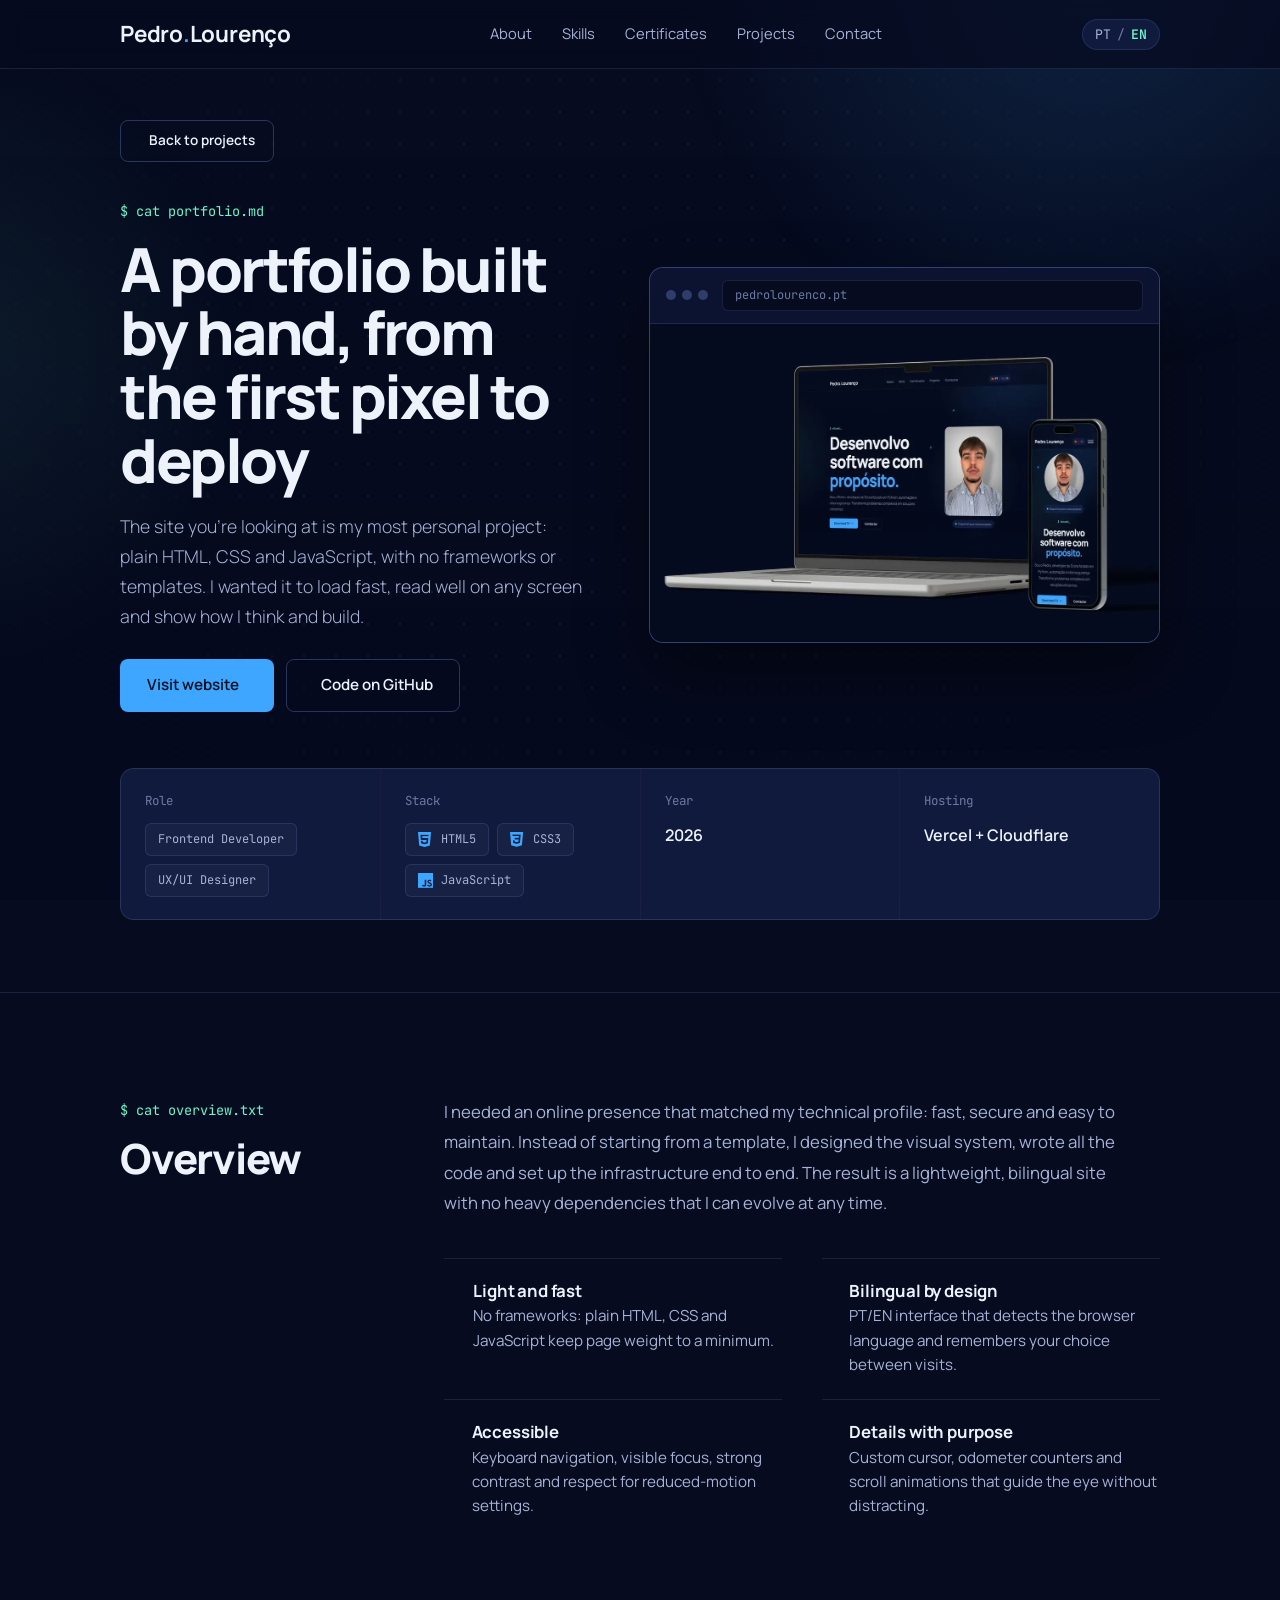
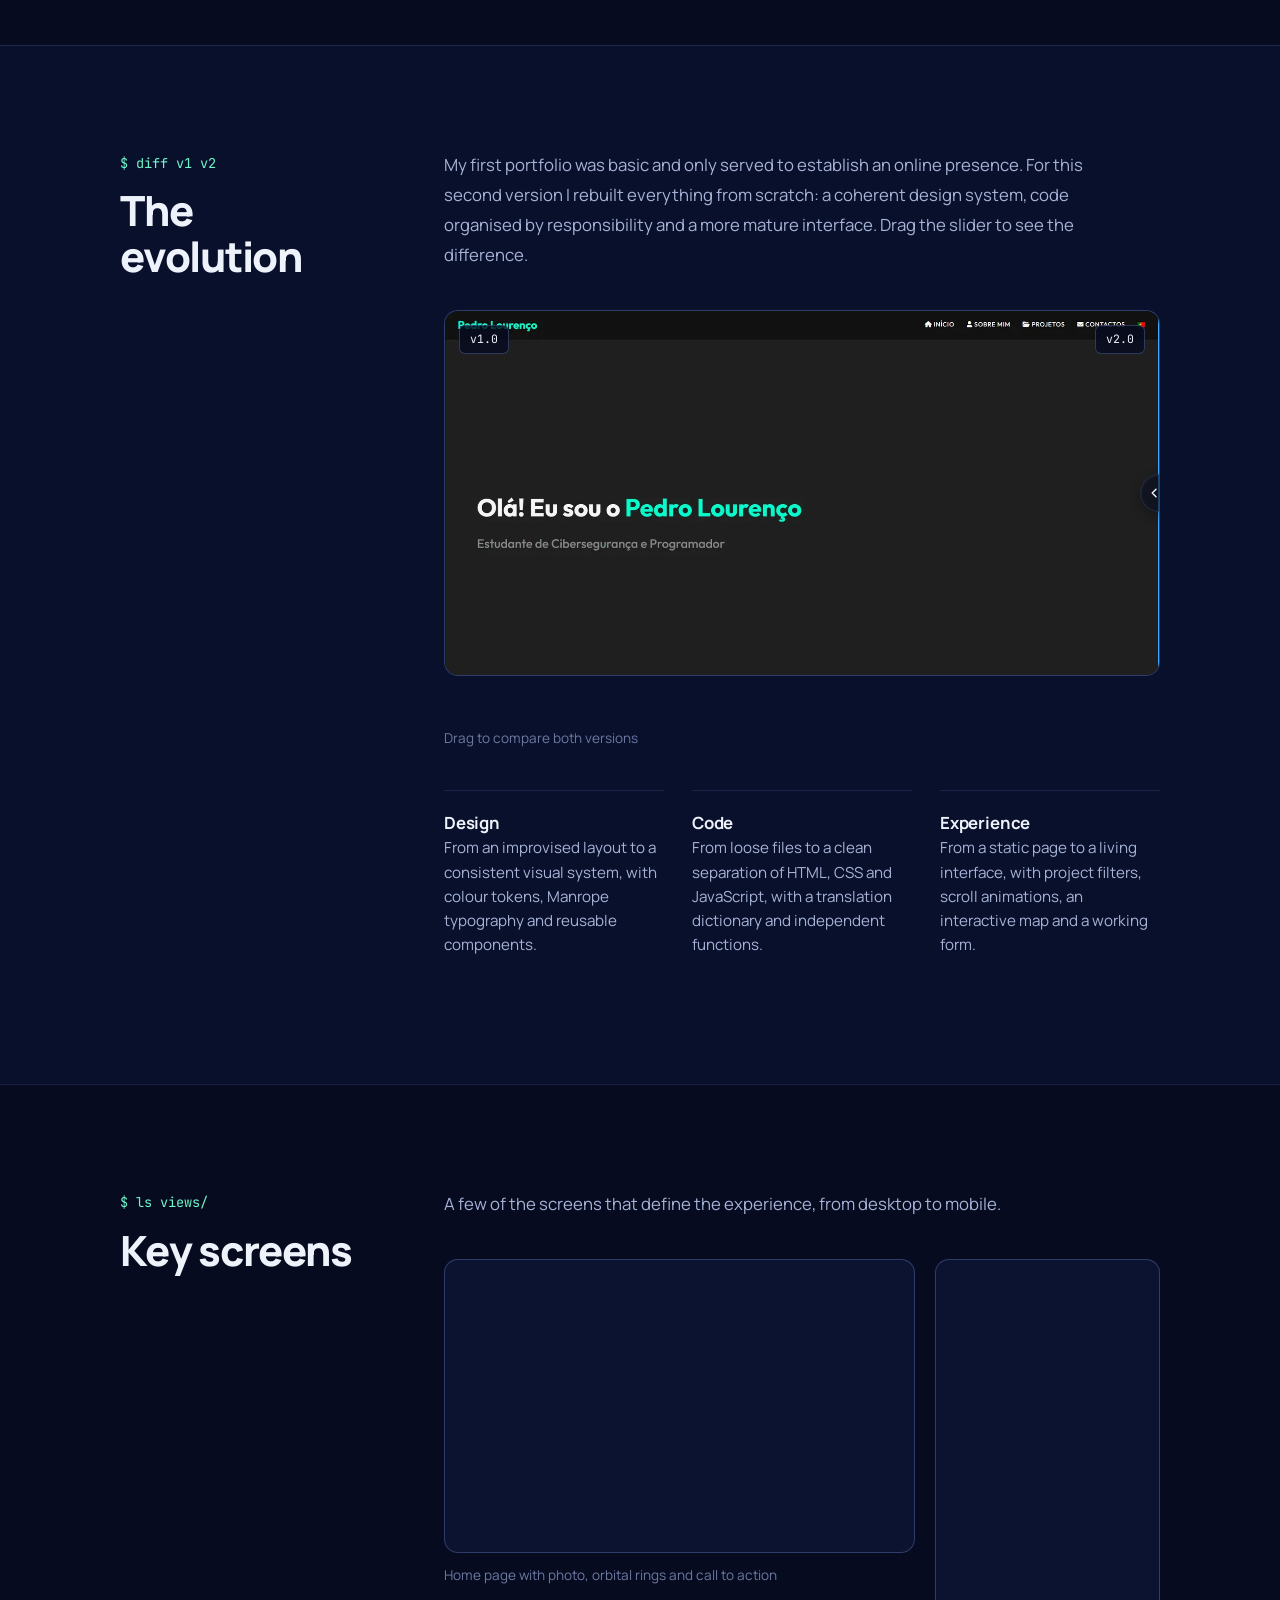
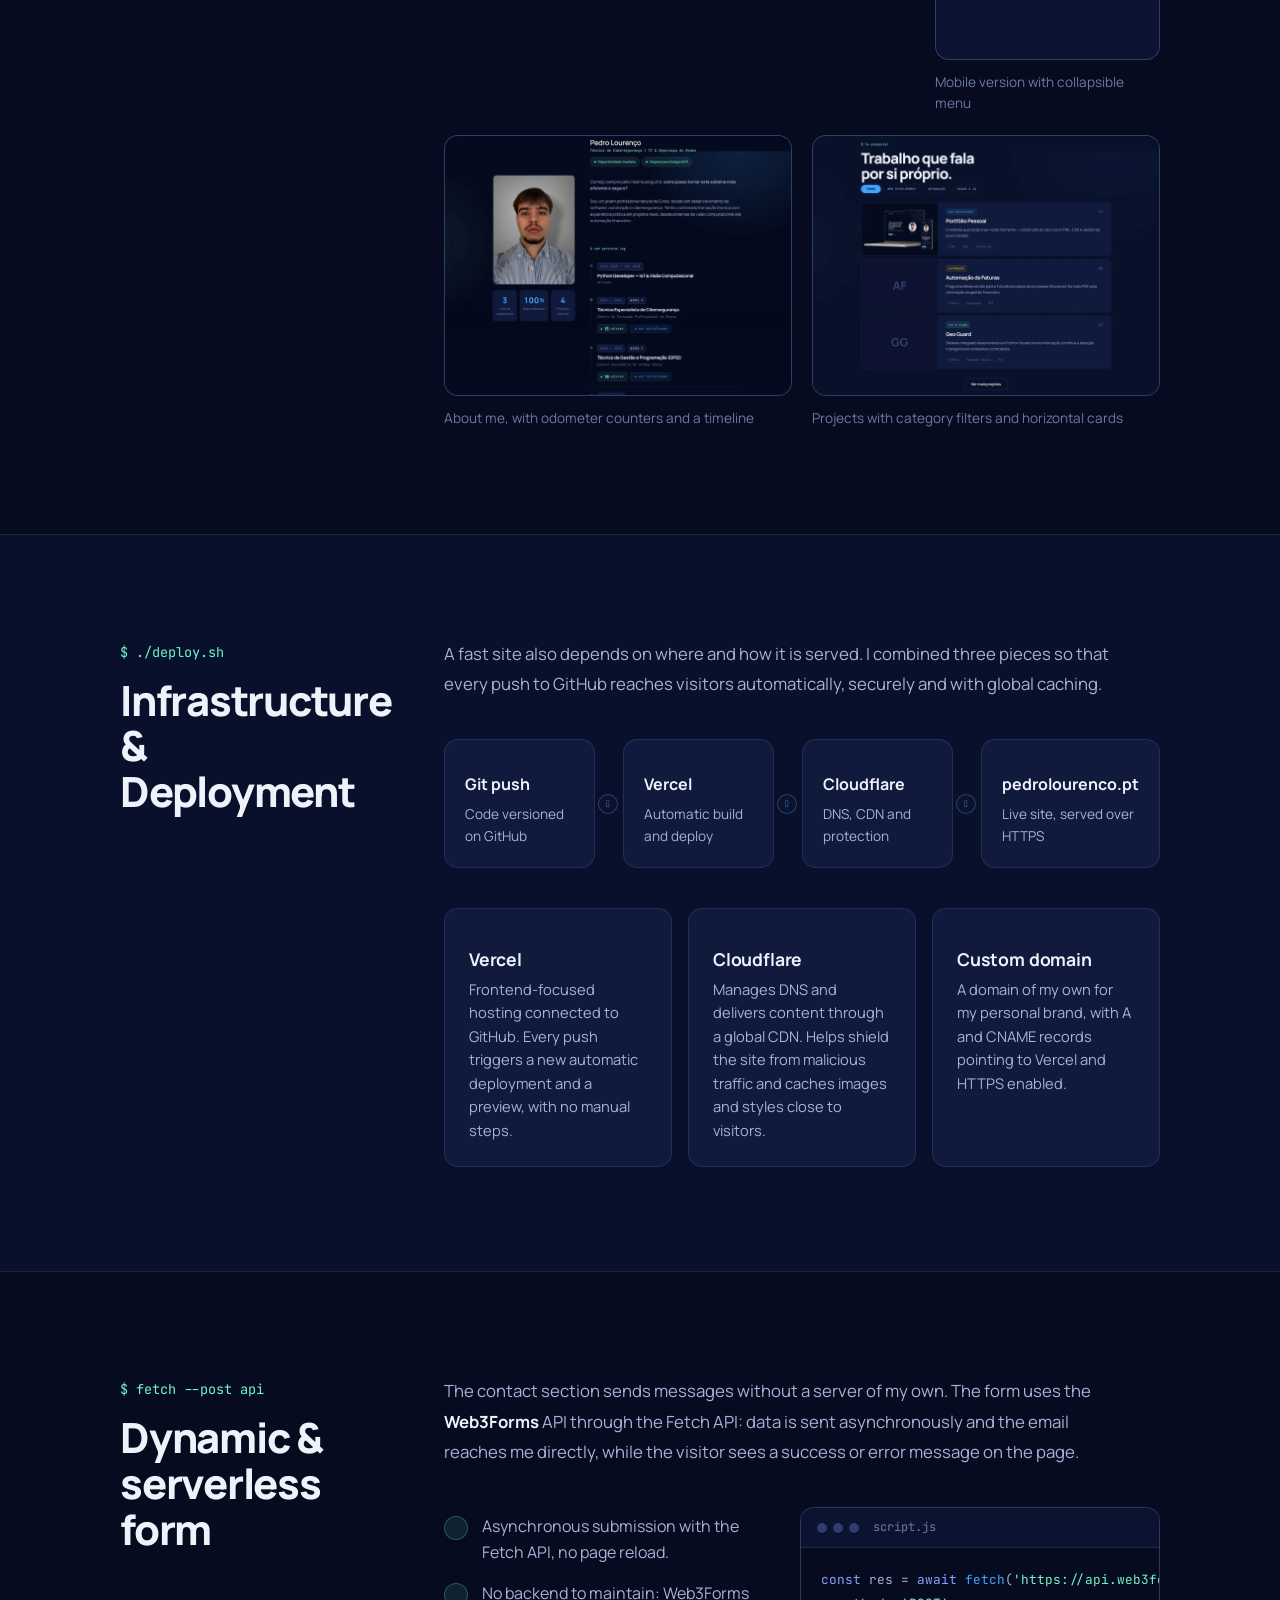
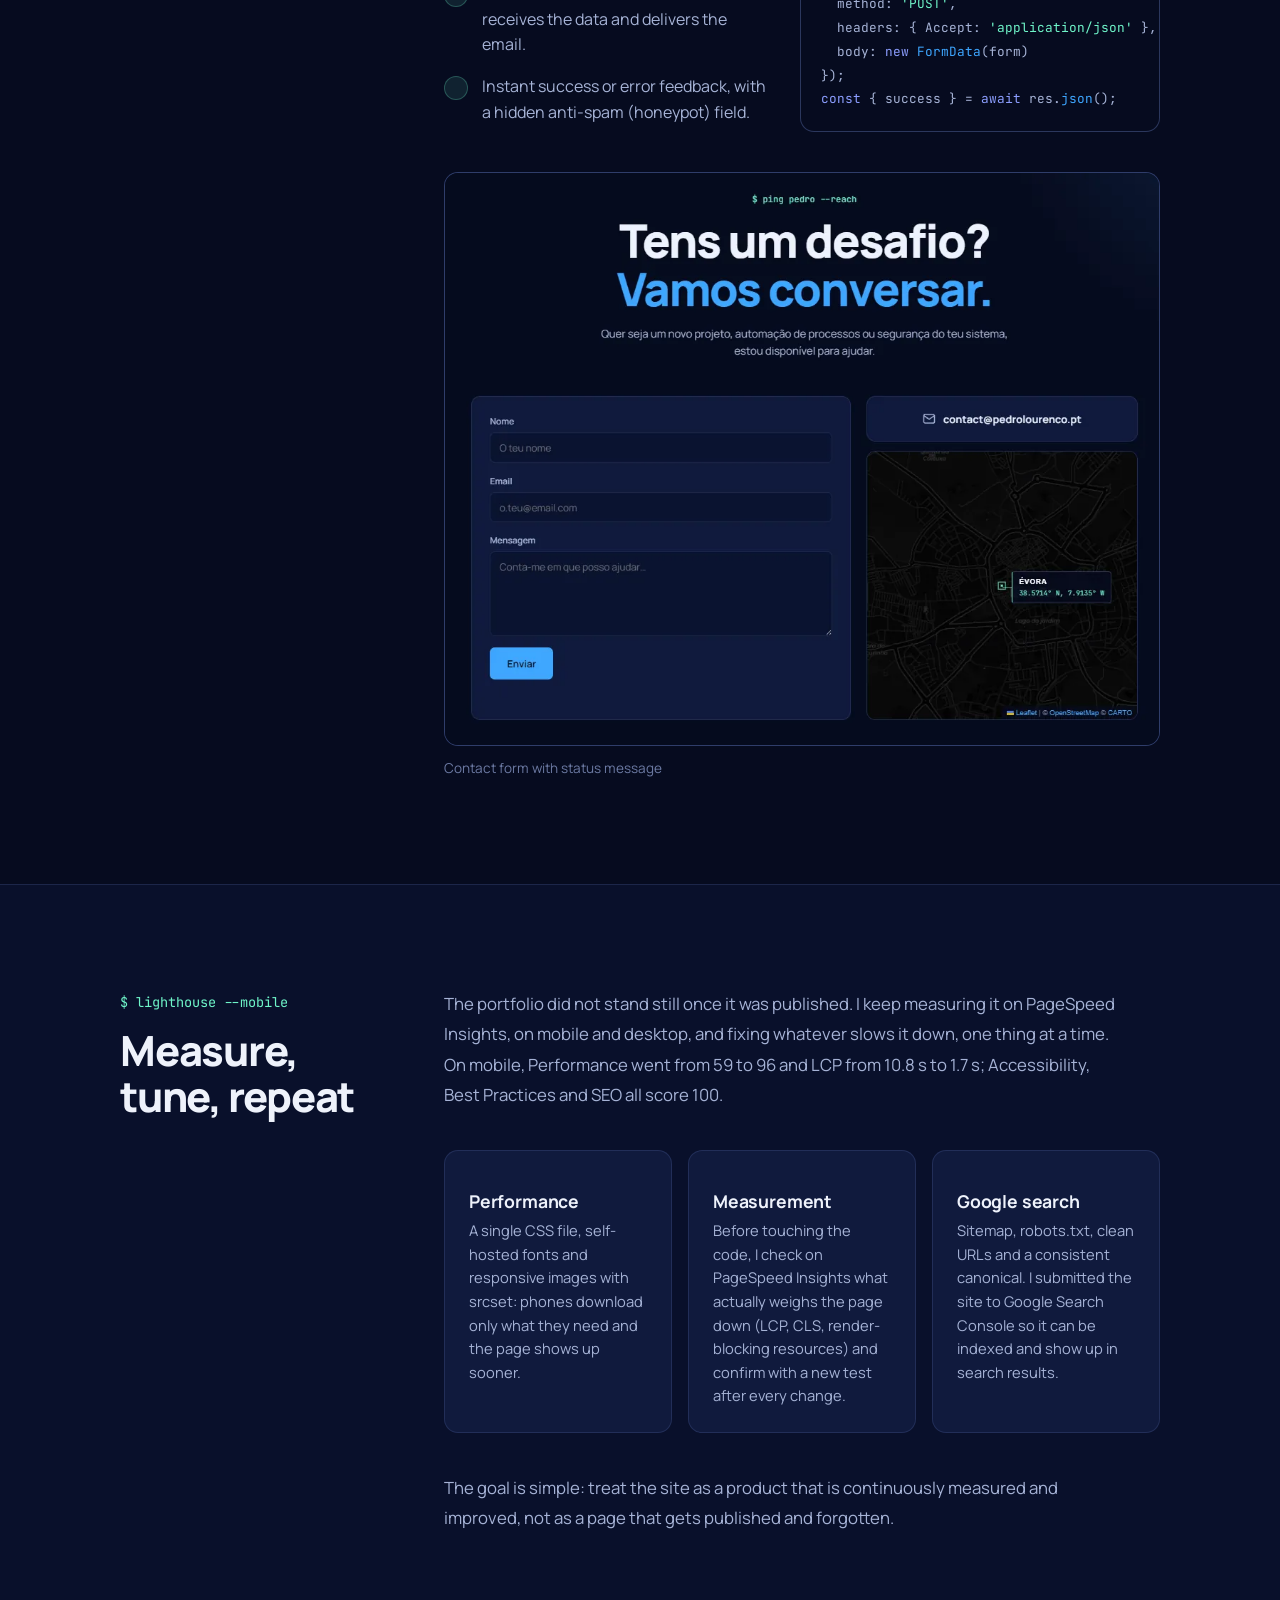
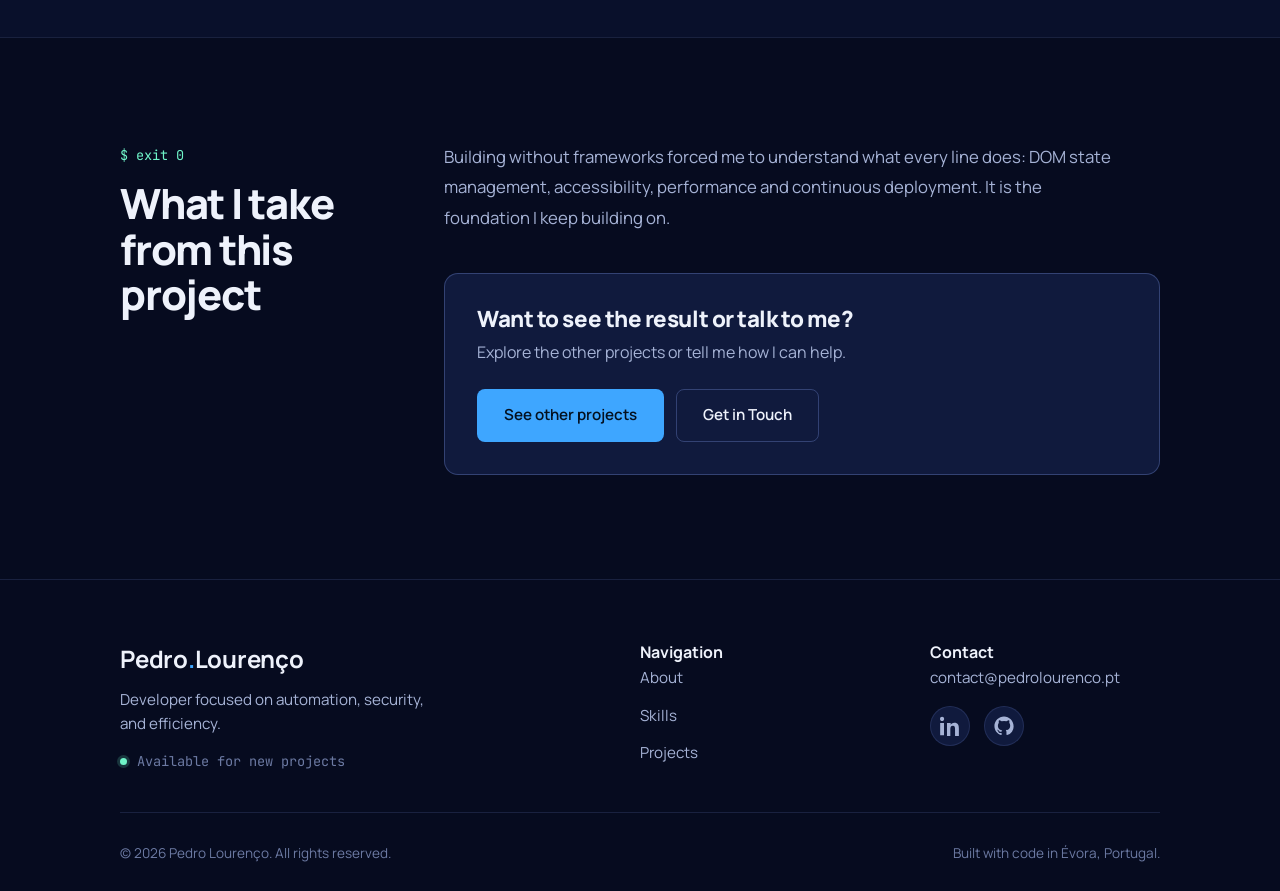
==== commit 049ff80d: "Portfólio pessoal: versão final otimizada" ====
--- a/personalportfolio.html
+++ b/personalportfolio.html
@@ -4,57 +4,50 @@
   <meta charset="UTF-8">
   <meta name="viewport" content="width=device-width, initial-scale=1.0">
   <title data-i18n="meta_title_case">Portfólio Pessoal — Pedro Lourenço</title>
+  <link rel="preload" href="assets/fonts/manrope-latin.woff2" as="font" type="font/woff2" crossorigin>
+  <link rel="preload" href="assets/fonts/jetbrains-mono-latin.woff2" as="font" type="font/woff2" crossorigin>
+  <link rel="stylesheet" href="style.css">
   <meta name="description" content="Estudo de caso do meu portfólio pessoal: design, código, infraestrutura e formulário serverless, tudo construído com HTML, CSS e JavaScript puro." data-i18n-attr="content:meta_desc_case">
   <meta name="keywords" content="Pedro Lourenço, Portfólio Web, Case Study, HTML5, CSS3, JavaScript Vanilla, Vercel, Cloudflare, Web3Forms">
   <meta name="author" content="Pedro Lourenço">
   <meta name="robots" content="index, follow, max-image-preview:large">
   <meta name="theme-color" content="#060b1f">
 
-  <!-- Canonical & Language Alternates -->
-  <link rel="canonical" href="https://pedrolourenco.pt/personalportfolio.html">
-  <link rel="alternate" hreflang="pt" href="https://pedrolourenco.pt/personalportfolio.html">
-  <link rel="alternate" hreflang="en" href="https://pedrolourenco.pt/personalportfolio.html">
-  <link rel="alternate" hreflang="x-default" href="https://pedrolourenco.pt/personalportfolio.html">
+  <link rel="canonical" href="https://www.pedrolourenco.pt/personalportfolio">
 
   <!-- Open Graph -->
   <meta property="og:type" content="article">
-  <meta property="og:url" content="https://pedrolourenco.pt/personalportfolio.html">
+  <meta property="og:url" content="https://www.pedrolourenco.pt/personalportfolio">
   <meta property="og:site_name" content="Pedro Lourenço — Portfolio">
   <meta property="og:title" content="Portfólio Pessoal — Pedro Lourenço" data-i18n-attr="content:meta_title_case">
   <meta property="og:description" content="Estudo de caso do meu portfólio pessoal: design, código, infraestrutura e formulário serverless, tudo construído com HTML, CSS e JavaScript puro." data-i18n-attr="content:meta_desc_case">
-  <meta property="og:image" content="https://pedrolourenco.pt/assets/projects/portfolio-mockup.jpg">
+  <meta property="og:image" content="https://www.pedrolourenco.pt/assets/projects/portfolio-mockup.jpg">
 
   <!-- Twitter Cards -->
   <meta name="twitter:card" content="summary_large_image">
   <meta name="twitter:title" content="Portfólio Pessoal — Pedro Lourenço" data-i18n-attr="content:meta_title_case">
   <meta name="twitter:description" content="Estudo de caso do meu portfólio pessoal: design, código, infraestrutura e formulário serverless, tudo construído com HTML, CSS e JavaScript puro." data-i18n-attr="content:meta_desc_case">
-  <meta name="twitter:image" content="https://pedrolourenco.pt/assets/projects/portfolio-mockup.jpg">
+  <meta name="twitter:image" content="https://www.pedrolourenco.pt/assets/projects/portfolio-mockup.jpg">
 
   <link rel="icon" type="image/png" href="favicon.png?v=2">
 
-  <!-- Fonts & Icons -->
-  <link rel="preconnect" href="https://fonts.googleapis.com">
-  <link rel="preconnect" href="https://fonts.gstatic.com" crossorigin>
-  <link href="https://fonts.googleapis.com/css2?family=Manrope:wght@300;400;500;600;700;800&family=JetBrains+Mono:wght@400;500&display=swap" rel="stylesheet">
-  <link rel="stylesheet" href="https://cdn.jsdelivr.net/gh/devicons/devicon@latest/devicon.min.css">
-  <link rel="stylesheet" href="https://cdnjs.cloudflare.com/ajax/libs/font-awesome/6.5.1/css/all.min.css">
-  <link rel="stylesheet" href="style.css">
-
-  <!-- Structured Data (Schema.org JSON-LD) -->
+  <script defer src="https://kit.fontawesome.com/044ad9e5d8.js" crossorigin="anonymous"></script>
+
+  <!-- Dados estruturados (Schema.org) para o Google -->
   <script type="application/ld+json">
   {
     "@context": "https://schema.org",
     "@type": "TechArticle",
     "headline": "Portfólio Pessoal — Estudo de Caso",
     "description": "Estudo de caso do portfólio pessoal de Pedro Lourenço: arquitetura, design system, código Vanilla e deploy contínuo.",
-    "image": "https://pedrolourenco.pt/assets/projects/portfolio-mockup.jpg",
+    "image": "https://www.pedrolourenco.pt/assets/projects/portfolio-mockup.jpg",
     "author": {
       "@type": "Person",
       "name": "Pedro Lourenço",
-      "url": "https://pedrolourenco.pt/"
+      "url": "https://www.pedrolourenco.pt/"
     },
     "datePublished": "2026-09-01",
-    "mainEntityOfPage": "https://pedrolourenco.pt/personalportfolio.html"
+    "mainEntityOfPage": "https://www.pedrolourenco.pt/personalportfolio"
   }
   </script>
 </head>
@@ -62,24 +55,24 @@
   <a class="skip-link" href="#main" data-i18n="skip_link">Saltar para o conteúdo</a>
   <div class="scroll-progress" id="scroll-progress" aria-hidden="true"></div>
 
-  <!-- Subtle Background Matrix Canvas -->
+  <!-- Canvas do fundo (chuva binária) -->
   <canvas id="bg-matrix" class="bg-matrix" aria-hidden="true"></canvas>
 
-  <!-- Custom Cursor -->
+  <!-- Cursor personalizado -->
   <div id="cursor" aria-hidden="true"></div>
   <div id="cursor-ring" aria-hidden="true"></div>
 
-  <!-- Header & Navigation -->
+  <!-- ===== Cabeçalho ===== -->
   <header class="site-header" id="header">
     <div class="nav-wrap container">
-      <a href="index.html#hero" class="logo">Pedro<span class="logo-dot">.</span>Lourenço</a>
+      <a href="/#hero" class="logo">Pedro<span class="logo-dot">.</span>Lourenço</a>
       <nav class="nav" id="primary-nav" aria-label="Navegação principal">
         <ul class="nav-links">
-          <li><a href="index.html#about" data-i18n="nav_about">Sobre</a></li>
-          <li><a href="index.html#skills" data-i18n="nav_skills">Skills</a></li>
-          <li><a href="index.html#certificados" data-i18n="nav_certificates">Certificados</a></li>
-          <li><a href="index.html#projects" data-i18n="nav_projects">Projetos</a></li>
-          <li><a href="index.html#contact" data-i18n="nav_contact">Contactos</a></li>
+          <li><a href="/#about" data-i18n="nav_about">Sobre</a></li>
+          <li><a href="/#skills" data-i18n="nav_skills">Skills</a></li>
+          <li><a href="/#certificados" data-i18n="nav_certificates">Certificados</a></li>
+          <li><a href="/#projects" data-i18n="nav_projects">Projetos</a></li>
+          <li><a href="/#contact" data-i18n="nav_contact">Contactos</a></li>
         </ul>
       </nav>
       <div class="nav-actions">
@@ -102,10 +95,10 @@
   </header>
 
   <main id="main">
-    <!-- Case Study Hero -->
+    <!-- ===== Hero do estudo de caso ===== -->
     <section class="case-hero" id="project-hero">
       <div class="container">
-        <a href="index.html#projects" class="btn btn-ghost btn-sm case-back">
+        <a href="/#projects" class="btn btn-ghost btn-sm case-back">
           <i class="fa-solid fa-arrow-left" aria-hidden="true"></i>
           <span data-i18n="back_to_projects">Voltar aos projetos</span>
         </a>
@@ -116,7 +109,7 @@
             <h1 class="case-title" data-i18n="cs_title">Um portfólio feito à mão, do primeiro pixel ao deploy</h1>
             <p class="case-lead" data-i18n="cs_lead">O site que estás a ver é o meu projeto mais pessoal: HTML, CSS e JavaScript puro, sem frameworks nem templates. Queria que carregasse depressa, se lesse bem em qualquer ecrã e mostrasse como penso e construo.</p>
             <div class="case-actions">
-              <a href="https://pedrolourenco.pt" class="btn btn-primary" target="_blank" rel="noopener noreferrer">
+              <a href="https://www.pedrolourenco.pt" class="btn btn-primary" target="_blank" rel="noopener noreferrer">
                 <span data-i18n="cs_btn_live">Ver website</span>
                 <i class="fa-solid fa-arrow-up-right-from-square btn-icon" aria-hidden="true"></i>
               </a>
@@ -132,13 +125,13 @@
               <span class="browser-dots"><span></span><span></span><span></span></span>
               <span class="browser-url">pedrolourenco.pt</span>
             </div>
-            <div class="media-frame ratio-16-10" data-placeholder="assets/projects/portfolio-mockup.jpg">
-              <img src="assets/projects/portfolio-mockup.jpg" alt="Captura de ecrã da página inicial do portfólio" data-i18n-attr="alt:cs_browser_alt" decoding="async" fetchpriority="high">
-            </div>
-          </div>
-        </div>
-
-        <!-- Project Metadata -->
+            <div class="media-frame ratio-16-10" data-placeholder="assets/projects/portfolio-mockup.webp">
+              <img src="assets/projects/portfolio-mockup.webp" srcset="assets/projects/portfolio-mockup-640.webp 640w, assets/projects/portfolio-mockup.webp 1200w"alt="Captura de ecrã da página inicial do portfólio" data-i18n-attr="alt:cs_browser_alt" decoding="async" fetchpriority="high">
+            </div>
+          </div>
+        </div>
+
+        <!-- Ficha do projeto -->
         <dl class="case-meta reveal">
           <div class="meta-item">
             <dt data-i18n="meta_role">Papel</dt>
@@ -167,7 +160,7 @@
       </div>
     </section>
 
-    <!-- Overview -->
+    <!-- ===== Visão geral ===== -->
     <section class="case-section" id="overview">
       <div class="container case-block">
         <div class="case-head reveal">
@@ -211,7 +204,7 @@
       </div>
     </section>
 
-    <!-- Evolution (v1 vs v2) -->
+    <!-- ===== Evolução (v1 vs v2) ===== -->
     <section class="case-section section-alt" id="evolution">
       <div class="container case-block">
         <div class="case-head reveal">
@@ -222,11 +215,11 @@
           <p class="case-text reveal" data-i18n="cs_evo_text">A primeira versão do portfólio era rudimentar e servia apenas para marcar presença online. Nesta segunda versão reconstruí tudo do zero: um sistema de design coerente, código organizado por responsabilidades e uma interface mais madura. Arrasta o seletor para ver a diferença.</p>
 
           <div class="compare reveal reveal-scale" id="compare">
-            <div class="compare-layer media-frame" data-placeholder="assets/projects/portfolio-v1.png">
-              <img src="assets/projects/portfolio-v1.png" alt="Versão 1.0 do portfólio — início da jornada" data-i18n-attr="alt:cs_v1" loading="lazy" decoding="async">
-            </div>
-            <div class="compare-layer compare-after media-frame" data-placeholder="assets/projects/portfolio-v2.png">
-              <img src="assets/projects/portfolio-v2.png" alt="Versão 2.0 do portfólio — foco em performance e UI/UX" data-i18n-attr="alt:cs_v2" loading="lazy" decoding="async">
+            <div class="compare-layer media-frame" data-placeholder="assets/projects/portfolio-v1.webp">
+              <img src="assets/projects/portfolio-v1.webp" alt="Versão 1.0 do portfólio — início da jornada" data-i18n-attr="alt:cs_v1" loading="lazy" decoding="async">
+            </div>
+            <div class="compare-layer compare-after media-frame" data-placeholder="assets/projects/portfolio-v2.webp">
+              <img src="assets/projects/portfolio-v2.webp" alt="Versão 2.0 do portfólio — foco em performance e UI/UX" data-i18n-attr="alt:cs_v2" loading="lazy" decoding="async">
             </div>
             <span class="compare-tag compare-tag-start" aria-hidden="true">v1.0</span>
             <span class="compare-tag compare-tag-end" aria-hidden="true">v2.0</span>
@@ -259,7 +252,7 @@
       </div>
     </section>
 
-    <!-- Key Screens -->
+    <!-- ===== Ecrãs principais ===== -->
     <section class="case-section" id="screens">
       <div class="container case-block">
         <div class="case-head reveal">
@@ -271,29 +264,29 @@
 
           <div class="gallery">
             <figure class="shot shot-wide reveal reveal-scale">
-              <div class="media-frame ratio-16-10" data-placeholder="assets/projects/portfolio-home.jpg">
-                <img src="assets/projects/portfolio-home.jpg" alt="Página inicial com foto, anéis orbitais e chamada à ação" data-i18n-attr="alt:cs_shot_home" loading="lazy" decoding="async">
+              <div class="media-frame ratio-16-10" data-placeholder="assets/projects/portfolio-home.webp">
+                <img src="assets/projects/portfolio-home.webp" alt="Página inicial com foto, anéis orbitais e chamada à ação" data-i18n-attr="alt:cs_shot_home" loading="lazy" decoding="async">
               </div>
               <figcaption class="media-caption" data-i18n="cs_shot_home">Página inicial com foto, anéis orbitais e chamada à ação</figcaption>
             </figure>
 
             <figure class="shot shot-tall reveal reveal-scale" data-delay="1">
-              <div class="media-frame ratio-9-16" data-placeholder="assets/projects/portfolio-mobile.jpg">
-                <img src="assets/projects/portfolio-mobile.jpg" alt="Versão mobile com menu recolhível" data-i18n-attr="alt:cs_shot_mobile" loading="lazy" decoding="async">
+              <div class="media-frame ratio-9-16" data-placeholder="assets/projects/portfolio-mobile.webp">
+                <img src="assets/projects/portfolio-mobile.webp" alt="Versão mobile com menu recolhível" data-i18n-attr="alt:cs_shot_mobile" loading="lazy" decoding="async">
               </div>
               <figcaption class="media-caption" data-i18n="cs_shot_mobile">Versão mobile com menu recolhível</figcaption>
             </figure>
 
             <figure class="shot shot-half reveal reveal-scale">
-              <div class="media-frame ratio-4-3" data-placeholder="assets/projects/portfolio-about.jpg">
-                <img src="assets/projects/portfolio-about.jpg" alt="Sobre mim, com contadores tipo odómetro e linha do tempo" data-i18n-attr="alt:cs_shot_about" loading="lazy" decoding="async">
+              <div class="media-frame ratio-4-3" data-placeholder="assets/projects/portfolio-about.webp">
+                <img src="assets/projects/portfolio-about.webp" alt="Sobre mim, com contadores tipo odómetro e linha do tempo" data-i18n-attr="alt:cs_shot_about" loading="lazy" decoding="async">
               </div>
               <figcaption class="media-caption" data-i18n="cs_shot_about">Sobre mim, com contadores tipo odómetro e linha do tempo</figcaption>
             </figure>
 
             <figure class="shot shot-half reveal reveal-scale" data-delay="1">
-              <div class="media-frame ratio-4-3" data-placeholder="assets/projects/portfolio-projects.jpg">
-                <img src="assets/projects/portfolio-projects.jpg" alt="Projetos com filtros por categoria e cartões horizontais" data-i18n-attr="alt:cs_shot_projects" loading="lazy" decoding="async">
+              <div class="media-frame ratio-4-3" data-placeholder="assets/projects/portfolio-projects.webp">
+                <img src="assets/projects/portfolio-projects.webp" alt="Projetos com filtros por categoria e cartões horizontais" data-i18n-attr="alt:cs_shot_projects" loading="lazy" decoding="async">
               </div>
               <figcaption class="media-caption" data-i18n="cs_shot_projects">Projetos com filtros por categoria e cartões horizontais</figcaption>
             </figure>
@@ -302,7 +295,7 @@
       </div>
     </section>
 
-    <!-- Infrastructure & Deployment -->
+    <!-- ===== Infraestrutura e deploy ===== -->
     <section class="case-section section-alt" id="infrastructure">
       <div class="container case-block">
         <div class="case-head reveal">
@@ -356,7 +349,7 @@
       </div>
     </section>
 
-    <!-- Serverless Dynamic Form -->
+    <!-- ===== Formulário serverless ===== -->
     <section class="case-section" id="dynamic-form">
       <div class="container case-block">
         <div class="case-head reveal">
@@ -388,8 +381,8 @@
           </div>
 
           <figure class="shot reveal reveal-scale">
-            <div class="media-frame ratio-form" data-placeholder="assets/projects/portfolio-contact.png">
-              <img src="assets/projects/portfolio-contact.png" alt="Formulário de contacto com mensagem de estado" data-i18n-attr="alt:cs_form_shot" loading="lazy" decoding="async">
+            <div class="media-frame ratio-form" data-placeholder="assets/projects/portfolio-contact.webp">
+              <img src="assets/projects/portfolio-contact.webp" alt="Formulário de contacto com mensagem de estado" data-i18n-attr="alt:cs_form_shot" loading="lazy" decoding="async">
             </div>
             <figcaption class="media-caption" data-i18n="cs_form_shot">Formulário de contacto com mensagem de estado</figcaption>
           </figure>
@@ -397,8 +390,41 @@
       </div>
     </section>
 
-    <!-- Takeaways & CTA -->
-    <section class="case-section section-alt" id="takeaways">
+    <!-- ===== Medir e melhorar ===== -->
+    <section class="case-section section-alt" id="optimization">
+      <div class="container case-block">
+        <div class="case-head reveal">
+          <p class="mono-tag">$ lighthouse --mobile</p>
+          <h2 class="case-h2" data-i18n="cs_perf_title">Medir, afinar, repetir</h2>
+        </div>
+        <div class="case-body">
+          <p class="case-text reveal" data-i18n="cs_perf_text">O portfólio não ficou parado depois de publicado. Continuo a medi-lo no PageSpeed Insights, em mobile e desktop, e a corrigir o que o atrasa, uma coisa de cada vez. Em mobile, o Desempenho passou de 59 para 96 e o LCP de 10,8 s para 1,7 s; Acessibilidade, Boas práticas e SEO estão nos 100.</p>
+
+          <div class="infra-grid">
+            <article class="infra-card reveal">
+              <div class="infra-icon"><i class="fa-solid fa-gauge-high" aria-hidden="true"></i></div>
+              <h3 class="infra-title" data-i18n="cs_perf_c1_title">Performance</h3>
+              <p class="infra-desc" data-i18n="cs_perf_c1_desc">Um único ficheiro de CSS, fontes alojadas no próprio site e imagens responsivas com srcset: o telemóvel descarrega só o que precisa e a página aparece mais depressa.</p>
+            </article>
+            <article class="infra-card reveal" data-delay="1">
+              <div class="infra-icon"><i class="fa-solid fa-chart-line" aria-hidden="true"></i></div>
+              <h3 class="infra-title" data-i18n="cs_perf_c2_title">Medição</h3>
+              <p class="infra-desc" data-i18n="cs_perf_c2_desc">Antes de mexer no código, vejo no PageSpeed Insights o que pesa de facto (LCP, CLS, recursos que bloqueiam a renderização) e confirmo com um novo teste depois de cada alteração.</p>
+            </article>
+            <article class="infra-card reveal" data-delay="2">
+              <div class="infra-icon"><i class="fa-solid fa-magnifying-glass" aria-hidden="true"></i></div>
+              <h3 class="infra-title" data-i18n="cs_perf_c3_title">Pesquisa no Google</h3>
+              <p class="infra-desc" data-i18n="cs_perf_c3_desc">Sitemap, robots.txt, URLs limpos e canonical coerente. Submeti o site ao Google Search Console para ser indexado e poder aparecer nas pesquisas.</p>
+            </article>
+          </div>
+
+          <p class="case-text reveal" data-i18n="cs_perf_close">O objetivo é simples: tratar o site como um produto que se mede e se melhora de forma contínua, e não como uma página que se publica e se esquece.</p>
+        </div>
+      </div>
+    </section>
+
+    <!-- ===== Conclusões e CTA ===== -->
+    <section class="case-section" id="takeaways">
       <div class="container case-block">
         <div class="case-head reveal">
           <p class="mono-tag">$ exit 0</p>
@@ -411,8 +437,8 @@
             <h3 data-i18n="cs_next_title">Queres ver o resultado ou falar comigo?</h3>
             <p data-i18n="cs_next_text">Explora os outros projetos ou diz-me em que posso ajudar.</p>
             <div class="case-actions">
-              <a href="index.html#projects" class="btn btn-primary" data-i18n="cs_btn_other">Ver outros projetos</a>
-              <a href="index.html#contact" class="btn btn-ghost" data-i18n="hero_cta_contact">Contactar</a>
+              <a href="/#projects" class="btn btn-primary" data-i18n="cs_btn_other">Ver outros projetos</a>
+              <a href="/#contact" class="btn btn-ghost" data-i18n="hero_cta_contact">Contactar</a>
             </div>
           </div>
         </div>
@@ -420,12 +446,12 @@
     </section>
   </main>
 
-  <!-- Footer -->
+  <!-- ===== Rodapé ===== -->
   <footer class="site-footer">
     <div class="container">
       <div class="footer-top">
         <div class="footer-brand">
-          <a href="index.html#hero" class="logo">Pedro<span class="logo-dot">.</span>Lourenço</a>
+          <a href="/#hero" class="logo">Pedro<span class="logo-dot">.</span>Lourenço</a>
           <p class="footer-tagline" data-i18n="footer_tagline">Desenvolvedor focado em automação, segurança e eficiência.</p>
           <div class="footer-status">
             <span class="status-dot" aria-hidden="true"></span>
@@ -436,9 +462,9 @@
         <div class="footer-links">
           <h4 data-i18n="footer_links_title">Navegação</h4>
           <ul>
-            <li><a href="index.html#about" data-i18n="nav_about">Sobre</a></li>
-            <li><a href="index.html#skills" data-i18n="nav_skills">Skills</a></li>
-            <li><a href="index.html#projects" data-i18n="nav_projects">Projetos</a></li>
+            <li><a href="/#about" data-i18n="nav_about">Sobre</a></li>
+            <li><a href="/#skills" data-i18n="nav_skills">Skills</a></li>
+            <li><a href="/#projects" data-i18n="nav_projects">Projetos</a></li>
           </ul>
         </div>
 
@@ -463,7 +489,7 @@
     </div>
   </footer>
 
-  <!-- Back to Top Button -->
+  <!-- Botão de voltar ao topo -->
   <button id="back-to-top" type="button" class="back-to-top" aria-label="Voltar ao topo" title="Voltar ao topo" data-i18n-attr="aria-label:aria_back_top,title:aria_back_top">
     <svg viewBox="0 0 24 24" fill="none" stroke="currentColor" stroke-width="2" stroke-linecap="round" stroke-linejoin="round" aria-hidden="true">
       <line x1="12" y1="19" x2="12" y2="5"></line>
@@ -471,7 +497,7 @@
     </svg>
   </button>
 
-  <!-- Lightbox Modal da Galeria -->
+  <!-- Lightbox da galeria -->
   <div id="gallery-lightbox" class="gallery-lightbox" aria-hidden="true" role="dialog" aria-label="Visualizador de imagens">
     <div class="gl-backdrop"></div>
     <div class="gl-container">
@@ -485,7 +511,7 @@
 
       <div class="gl-slider-window">
         <div class="gl-track" id="gl-track">
-          <!-- A imagem ativa é injetada dinamicamente via JS com transição -->
+          <!-- A imagem ativa é inserida pelo JS -->
           <img src="" alt="" id="gl-active-img" class="gl-active-img">
         </div>
       </div>
--- a/style.css
+++ b/style.css
@@ -1,7 +1,11 @@
-/* ==========================================================================
-   Pedro Lourenço — Portfolio Stylesheet
-   Architecture: Mobile-first · Modular · Dark Cyber Theme
-   ========================================================================== */
+/* FONTES-LOCAIS-INICIO (gerado por fontes_locais.py) */
+@font-face{font-family:'JetBrains Mono';font-style:normal;font-weight:400 700;font-display:swap;src:url('assets/fonts/jetbrains-mono-latin-ext.woff2') format('woff2');unicode-range:U+0100-02BA, U+02BD-02C5, U+02C7-02CC, U+02CE-02D7, U+02DD-02FF, U+0304, U+0308, U+0329, U+1D00-1DBF, U+1E00-1E9F, U+1EF2-1EFF, U+2020, U+20A0-20AB, U+20AD-20C4, U+2113, U+2C60-2C7F, U+A720-A7FF}
+@font-face{font-family:'JetBrains Mono';font-style:normal;font-weight:400 700;font-display:swap;src:url('assets/fonts/jetbrains-mono-latin.woff2') format('woff2');unicode-range:U+0000-00FF, U+0131, U+0152-0153, U+02BB-02BC, U+02C6, U+02DA, U+02DC, U+0304, U+0308, U+0329, U+2000-206F, U+20AC, U+2122, U+2191, U+2193, U+2212, U+2215, U+FEFF, U+FFFD}
+@font-face{font-family:'Manrope';font-style:normal;font-weight:300 800;font-display:swap;src:url('assets/fonts/manrope-latin-ext.woff2') format('woff2');unicode-range:U+0100-02BA, U+02BD-02C5, U+02C7-02CC, U+02CE-02D7, U+02DD-02FF, U+0304, U+0308, U+0329, U+1D00-1DBF, U+1E00-1E9F, U+1EF2-1EFF, U+2020, U+20A0-20AB, U+20AD-20C4, U+2113, U+2C60-2C7F, U+A720-A7FF}
+@font-face{font-family:'Manrope';font-style:normal;font-weight:300 800;font-display:swap;src:url('assets/fonts/manrope-latin.woff2') format('woff2');unicode-range:U+0000-00FF, U+0131, U+0152-0153, U+02BB-02BC, U+02C6, U+02DA, U+02DC, U+0304, U+0308, U+0329, U+2000-206F, U+20AC, U+2122, U+2191, U+2193, U+2212, U+2215, U+FEFF, U+FFFD}
+/* FONTES-LOCAIS-FIM */
+
+/* Folha de estilos do portfólio: tema escuro, mobile-first */
 
 :root {
   --bg-primary: #060b1f;
@@ -31,9 +35,7 @@
   --ease: cubic-bezier(0.22, 1, 0.36, 1);
 }
 
-/* ==========================================================================
-   1. Reset, Base & Accessibility
-   ========================================================================== */
+/* ===== Reset, base e acessibilidade ===== */
 *, *::before, *::after {
   margin: 0;
   padding: 0;
@@ -42,7 +44,6 @@
 
 html {
   width: 100%;
-  overflow-x: hidden;
   scroll-behavior: smooth;
   -webkit-font-smoothing: antialiased;
 }
@@ -67,7 +68,7 @@
 
 body.is-repainting { opacity: 0.999; }
 
-/* Ambient background glow */
+/* Brilho suave de fundo */
 body::before {
   content: "";
   position: fixed;
@@ -79,7 +80,7 @@
     radial-gradient(600px circle at -5% 40%, rgba(111, 245, 201, 0.08), transparent 55%);
 }
 
-/* Subtle bottom-weighted Matrix binary background canvas */
+/* Canvas da chuva binária (fundo) */
 .bg-matrix {
   position: fixed;
   inset: 0;
@@ -139,7 +140,7 @@
 .section { padding: clamp(64px, 9vw, 96px) 0; }
 .section-alt { background: var(--bg-secondary-alpha); }
 
-/* Scroll Reveal Animations */
+/* Entrada dos elementos ao fazer scroll */
 .reveal {
   opacity: 0;
   transform: translateY(22px);
@@ -155,9 +156,7 @@
 .reveal-scale { transform: translateY(24px) scale(0.97); }
 .reveal-scale.visible { transform: none; }
 
-/* ==========================================================================
-   2. Typography & Buttons
-   ========================================================================== */
+/* ===== Tipografia e botões ===== */
 h1, h2, h3 {
   font-family: var(--font-display);
   font-weight: 600;
@@ -211,9 +210,11 @@
   background: var(--accent);
   color: #04101f;
 }
-.btn-primary:hover {
-  transform: translateY(-2px);
-  box-shadow: 0 10px 24px rgba(62, 166, 255, 0.35);
+@media (hover: hover) {
+  .btn-primary:hover {
+    transform: translateY(-2px);
+    box-shadow: 0 10px 24px rgba(62, 166, 255, 0.35);
+  }
 }
 .btn-primary:disabled {
   opacity: 0.6;
@@ -227,17 +228,19 @@
   border-color: var(--border-strong);
   color: var(--text-primary);
 }
-.btn-ghost:hover {
-  transform: translateY(-2px);
-  border-color: var(--accent);
-  background: var(--accent-soft);
+@media (hover: hover) {
+  .btn-ghost:hover {
+    transform: translateY(-2px);
+    border-color: var(--accent);
+    background: var(--accent-soft);
+  }
 }
 
 .btn-sm { padding: 9px 18px; font-size: 0.85rem; }
 .btn-icon { margin-left: 8px; font-size: 0.8em; }
 .btn-icon-left { margin-right: 8px; }
 
-/* CV Dropdown */
+/* Menu do CV */
 .cv-dropdown-wrap { position: relative; display: inline-block; }
 .cv-dropdown {
   position: absolute;
@@ -278,14 +281,14 @@
   border-radius: 2px;
   box-shadow: 0 0 3px rgba(0, 0, 0, 0.3);
 }
-.cv-dropdown a:hover {
-  background: var(--bg-elevated-hover);
-  color: var(--text-primary);
-}
-
-/* ==========================================================================
-   3. Header & Navigation
-   ========================================================================== */
+@media (hover: hover) {
+  .cv-dropdown a:hover {
+    background: var(--bg-elevated-hover);
+    color: var(--text-primary);
+  }
+}
+
+/* ===== Cabeçalho e navegação ===== */
 .site-header {
   position: fixed;
   top: 0;
@@ -353,8 +356,12 @@
   background: var(--accent);
   transition: width 0.25s var(--ease);
 }
-.nav-links a:hover { color: var(--text-primary); }
-.nav-links a:hover::after { width: 100%; }
+@media (hover: hover) {
+  .nav-links a:hover { color: var(--text-primary); }
+}
+@media (hover: hover) {
+  .nav-links a:hover::after { width: 100%; }
+}
 
 .nav-actions {
   display: flex;
@@ -376,18 +383,24 @@
   cursor: pointer;
   transition: border-color 0.2s var(--ease), background 0.2s var(--ease);
 }
-.lang-toggle:hover {
-  border-color: var(--border-strong);
-  background: var(--bg-elevated-hover);
+@media (hover: hover) {
+  .lang-toggle:hover {
+    border-color: var(--border-strong);
+    background: var(--bg-elevated-hover);
+  }
 }
 .lang-sep { color: var(--text-muted); }
 .lang-option {
   display: flex;
   align-items: center;
   gap: 6px;
-  transition: color 0.2s var(--ease);
+}
+/* Bandeiras do flagcdn: sem deformar (a do Reino Unido é 2:1) */
+img[src*="flagcdn.com"] {
+  object-fit: cover;
 }
 .lang-option img {
+  object-fit: cover;
   border-radius: 2px;
   opacity: 0.35;
   filter: grayscale(80%);
@@ -407,8 +420,8 @@
   flex-direction: column;
   justify-content: center;
   gap: 5px;
-  width: 34px;
-  height: 34px;
+  width: 30px;
+  height: 30px;
   background: none;
   border: none;
   cursor: pointer;
@@ -438,9 +451,7 @@
   pointer-events: none;
 }
 
-/* ==========================================================================
-   4. Hero Section
-   ========================================================================== */
+/* ===== Hero ===== */
 .hero {
   min-height: 100svh;
   display: flex;
@@ -599,11 +610,15 @@
   object-fit: cover;
   transition: transform 0.6s var(--ease);
 }
-.hero-photo:hover {
-  transform: translateY(-8px);
-  box-shadow: 0 32px 70px rgba(0, 0, 0, 0.5);
-}
-.hero-photo:hover img { transform: scale(1.08); }
+@media (hover: hover) {
+  .hero-photo:hover {
+    transform: translateY(-8px);
+    box-shadow: 0 32px 70px rgba(0, 0, 0, 0.5);
+  }
+}
+@media (hover: hover) {
+  .hero-photo:hover img { transform: scale(1.08); }
+}
 .hero-photo.is-missing::after {
   content: attr(data-placeholder);
   position: absolute;
@@ -629,12 +644,22 @@
   white-space: nowrap;
 }
 .status-dot {
+  position: relative;
+  flex-shrink: 0;
   width: 7px;
   height: 7px;
   border-radius: 50%;
   background: var(--accent-2);
-  box-shadow: 0 0 0 3px rgba(111, 245, 201, 0.18);
+}
+/* Halo animado só com transform e opacity (corre na GPU) */
+.status-dot::after {
+  content: "";
+  position: absolute;
+  inset: -3px;
+  border-radius: 50%;
+  background: rgba(111, 245, 201, 0.18);
   animation: pulse 2.4s ease-in-out infinite;
+  pointer-events: none;
 }
 
 @keyframes hero-in {
@@ -642,13 +667,11 @@
   to { opacity: 1; transform: translateY(0); }
 }
 @keyframes pulse {
-  0%, 100% { box-shadow: 0 0 0 3px rgba(111, 245, 201, 0.18); }
-  50% { box-shadow: 0 0 0 6px rgba(111, 245, 201, 0.05); }
-}
-
-/* ==========================================================================
-   5. About Section (Photo Hover, Stats & Timeline)
-   ========================================================================== */
+  0%, 100% { transform: scale(1); opacity: 1; }
+  50% { transform: scale(1.46); opacity: 0.28; }
+}
+
+/* ===== Sobre mim (foto, estatísticas e timeline) ===== */
 .about-grid {
   display: grid;
   gap: 48px;
@@ -685,16 +708,16 @@
   gap: 5px;
   padding: 3px 8px;
   font-family: var(--font-mono);
-  font-size: 0.60rem; /* Tipografia mais reduzida */
+  font-size: 0.60rem;
   font-weight: 400;
-  color: rgba(255, 255, 255, 0.55); /* Texto suave */
-  background: rgba(6, 11, 25, 0.45); /* Fundo muito discreto */
+  color: rgba(255, 255, 255, 0.55);
+  background: rgba(6, 11, 25, 0.45);
   backdrop-filter: blur(4px);
   -webkit-backdrop-filter: blur(4px);
-  border: 1px solid rgba(255, 255, 255, 0.08); /* Borda quase impercetível */
+  border: 1px solid rgba(255, 255, 255, 0.08);
   border-radius: 4px;
   pointer-events: none;
-  opacity: 0.7; /* Opacidade reduzida por defeito */
+  opacity: 0.7;
   transition: opacity 0.3s var(--ease), color 0.3s var(--ease);
 }
 
@@ -703,10 +726,12 @@
   color: rgba(111, 245, 201, 0.7);
 }
 
-/* Ganha ligeiro destaque apenas ao passar o rato pela foto */
-.about-photo-container:hover .ai-badge-overlay {
-  opacity: 1;
-  color: rgba(255, 255, 255, 0.85);
+/* Destaque ao passar o rato pela foto */
+@media (hover: hover) {
+  .about-photo-container:hover .ai-badge-overlay {
+    opacity: 1;
+    color: rgba(255, 255, 255, 0.85);
+  }
 }
 
 .foto-frente {
@@ -719,7 +744,7 @@
   transform: scale(1.08);
 }
 
-/* Refined bottom-gradient overlay so the secondary photo stays clearly visible */
+/* Gradiente em baixo para a foto de trás continuar visível */
 .foto-overlay {
   position: absolute;
   inset: 0;
@@ -751,42 +776,65 @@
   font-size: 1.85rem;
 }
 
-.about-photo-container:hover,
 .about-photo-container:focus-visible,
 .about-photo-container.is-active {
   border-color: var(--accent);
   box-shadow: 0 20px 44px rgba(62, 166, 255, 0.16);
 }
-.about-photo-container:hover .foto-frente,
+@media (hover: hover) {
+  .about-photo-container:hover {
+    border-color: var(--accent);
+    box-shadow: 0 20px 44px rgba(62, 166, 255, 0.16);
+  }
+}
 .about-photo-container:focus-visible .foto-frente,
 .about-photo-container.is-active .foto-frente {
   opacity: 0;
   transform: scale(1.04);
 }
-.about-photo-container:hover .foto-verso,
+@media (hover: hover) {
+  .about-photo-container:hover .foto-frente {
+    opacity: 0;
+    transform: scale(1.04);
+  }
+}
 .about-photo-container:focus-visible .foto-verso,
 .about-photo-container.is-active .foto-verso {
   opacity: 1;
   transform: scale(1);
 }
-.about-photo-container:hover .foto-overlay,
+@media (hover: hover) {
+  .about-photo-container:hover .foto-verso {
+    opacity: 1;
+    transform: scale(1);
+  }
+}
 .about-photo-container:focus-visible .foto-overlay,
 .about-photo-container.is-active .foto-overlay {
   opacity: 1;
 }
-.about-photo-container:hover .foto-word,
+@media (hover: hover) {
+  .about-photo-container:hover .foto-overlay {
+    opacity: 1;
+  }
+}
 .about-photo-container:focus-visible .foto-word,
 .about-photo-container.is-active .foto-word {
   transform: translateY(0);
 }
-
-/* Fallback if secondary photo is not yet added */
+@media (hover: hover) {
+  .about-photo-container:hover .foto-word {
+    transform: translateY(0);
+  }
+}
+
+/* Se a foto de trás não carregar */
 .about-photo-container.is-missing .foto-frente {
   opacity: 1 !important;
   filter: brightness(0.75) contrast(1.1);
 }
 
-/* Stats Cards */
+/* Cartões das estatísticas */
 .about-stats {
   display: grid;
   grid-template-columns: repeat(3, 1fr);
@@ -802,9 +850,11 @@
   text-align: center;
   transition: border-color 0.25s var(--ease), transform 0.25s var(--ease);
 }
-.stat-card:hover {
-  border-color: var(--border-strong);
-  transform: translateY(-3px);
+@media (hover: hover) {
+  .stat-card:hover {
+    border-color: var(--border-strong);
+    transform: translateY(-3px);
+  }
 }
 
 .stat-num {
@@ -830,7 +880,7 @@
   margin-top: 2px;
 }
 
-/* Mechanical Odometer */
+/* Odómetro */
 .odometer-digits {
   display: inline-flex;
   height: 44px;
@@ -868,7 +918,7 @@
   color: var(--accent);
 }
 
-/* About Content & Timeline */
+/* Texto do "Sobre" e timeline */
 .about-header {
   margin-bottom: 24px;
   padding-bottom: 24px;
@@ -1059,15 +1109,15 @@
   height: 14px;
   flex-shrink: 0;
 }
-.timeline-cert-link:hover {
-  background: rgba(62, 166, 255, 0.18);
-  border-color: rgba(62, 166, 255, 0.6);
-  color: #ffffff;
-}
-
-/* ==========================================================================
-   6. Skills Section
-   ========================================================================== */
+@media (hover: hover) {
+  .timeline-cert-link:hover {
+    background: rgba(62, 166, 255, 0.18);
+    border-color: rgba(62, 166, 255, 0.6);
+    color: #ffffff;
+  }
+}
+
+/* ===== Skills ===== */
 .skills-grid-new {
   display: grid;
   grid-template-columns: 1fr;
@@ -1081,10 +1131,12 @@
   padding: 32px;
   transition: border-color 0.3s var(--ease), transform 0.3s var(--ease), box-shadow 0.3s var(--ease);
 }
-.skill-category:hover {
-  border-color: var(--hover-color);
-  transform: translateY(-4px);
-  box-shadow: 0 16px 48px color-mix(in srgb, var(--hover-color) 18%, transparent);
+@media (hover: hover) {
+  .skill-category:hover {
+    border-color: var(--hover-color);
+    transform: translateY(-4px);
+    box-shadow: 0 16px 48px color-mix(in srgb, var(--hover-color) 18%, transparent);
+  }
 }
 
 .skill-cat-icon {
@@ -1141,16 +1193,16 @@
   fill: currentColor;
   flex-shrink: 0;
 }
-.skill-tag:hover {
-  border-color: var(--hover-color, var(--accent));
-  color: var(--text-primary);
-  background: color-mix(in srgb, var(--hover-color) 12%, transparent);
-  box-shadow: 0 0 10px color-mix(in srgb, var(--hover-color) 20%, transparent);
-}
-
-/* ==========================================================================
-   7. Certificates Section
-   ========================================================================== */
+@media (hover: hover) {
+  .skill-tag:hover {
+    border-color: var(--hover-color, var(--accent));
+    color: var(--text-primary);
+    background: color-mix(in srgb, var(--hover-color) 12%, transparent);
+    box-shadow: 0 0 10px color-mix(in srgb, var(--hover-color) 20%, transparent);
+  }
+}
+
+/* ===== Certificados ===== */
 .recognition-grid {
   display: grid;
   grid-template-columns: 1fr;
@@ -1168,10 +1220,12 @@
   padding: 24px;
   transition: border-color 0.3s var(--ease), transform 0.3s var(--ease), box-shadow 0.3s var(--ease);
 }
-.rec-card-link:hover {
-  border-color: rgba(62, 166, 255, 0.35);
-  transform: translateY(-4px);
-  box-shadow: 0 12px 36px rgba(62, 166, 255, 0.1);
+@media (hover: hover) {
+  .rec-card-link:hover {
+    border-color: rgba(62, 166, 255, 0.35);
+    transform: translateY(-4px);
+    box-shadow: 0 12px 36px rgba(62, 166, 255, 0.1);
+  }
 }
 .rec-icon {
   font-size: 22px;
@@ -1186,9 +1240,11 @@
   color: var(--accent);
   transition: background 0.2s var(--ease), color 0.2s var(--ease);
 }
-.rec-card-link:hover .rec-icon {
-  background: rgba(111, 245, 201, 0.15);
-  color: var(--accent-2);
+@media (hover: hover) {
+  .rec-card-link:hover .rec-icon {
+    background: rgba(111, 245, 201, 0.15);
+    color: var(--accent-2);
+  }
 }
 .rec-body {
   display: flex;
@@ -1223,11 +1279,11 @@
   margin-left: 6px;
   transition: opacity 0.2s var(--ease);
 }
-.rec-card-link:hover .rec-link-hint { opacity: 1; }
-
-/* ==========================================================================
-   8. Projects Section (Cards & "Coming Soon" Overlay)
-   ========================================================================== */
+@media (hover: hover) {
+  .rec-card-link:hover .rec-link-hint { opacity: 1; }
+}
+
+/* ===== Projetos ===== */
 .project-filters {
   display: flex;
   gap: 8px;
@@ -1248,13 +1304,21 @@
   letter-spacing: 0.06em;
   text-transform: uppercase;
 }
-.filter-btn:hover,
 .filter-btn.active {
   border-color: var(--accent);
   color: #04101f;
   background: var(--accent);
   font-weight: 600;
   box-shadow: 0 0 12px rgba(62, 166, 255, 0.35);
+}
+@media (hover: hover) {
+  .filter-btn:hover {
+    border-color: var(--accent);
+    color: #04101f;
+    background: var(--accent);
+    font-weight: 600;
+    box-shadow: 0 0 12px rgba(62, 166, 255, 0.35);
+  }
 }
 
 .projects-list {
@@ -1274,17 +1338,23 @@
   transition: border-color 0.35s var(--ease), transform 0.3s var(--ease), box-shadow 0.35s var(--ease);
   position: relative;
 }
-.proj-card:hover {
-  border-color: var(--accent);
-  transform: translateY(-5px);
-  box-shadow: 0 24px 56px rgba(0, 0, 0, 0.4), 0 0 0 1px rgba(62, 166, 255, 0.1);
+@media (hover: hover) {
+  .proj-card:hover {
+    border-color: var(--accent);
+    transform: translateY(-5px);
+    box-shadow: 0 24px 56px rgba(0, 0, 0, 0.4), 0 0 0 1px rgba(62, 166, 255, 0.1);
+  }
 }
 .proj-card.hidden { display: none !important; }
 
-/* Disabled project cards ("Coming Soon") */
+/* Projetos "Em breve" */
 .proj-card-soon { cursor: default; }
-.proj-card-soon:hover { border-color: var(--border-strong); }
-.proj-card-soon:hover .proj-title { color: var(--text-primary); }
+@media (hover: hover) {
+  .proj-card-soon:hover { border-color: var(--border-strong); }
+}
+@media (hover: hover) {
+  .proj-card-soon:hover .proj-title { color: var(--text-primary); }
+}
 
 .proj-card-img {
   position: relative;
@@ -1304,9 +1374,11 @@
   object-fit: cover;
   transition: transform 0.65s var(--ease);
 }
-.proj-card:hover .proj-card-img img { transform: scale(1.06); }
-
-/* Elegant "Coming Soon" hover overlay on project image */
+@media (hover: hover) {
+  .proj-card:hover .proj-card-img img { transform: scale(1.06); }
+}
+
+/* Camada "Em breve" por cima da imagem */
 .proj-soon-overlay {
   position: absolute;
   inset: 0;
@@ -1335,15 +1407,23 @@
   transition: transform 0.35s var(--ease);
   box-shadow: 0 8px 24px rgba(0, 0, 0, 0.4);
 }
-.proj-card-soon:hover .proj-soon-overlay,
 .proj-card-soon:focus-visible .proj-soon-overlay,
 .proj-card-soon.is-active .proj-soon-overlay {
   opacity: 1;
 }
-.proj-card-soon:hover .proj-soon-badge,
+@media (hover: hover) {
+  .proj-card-soon:hover .proj-soon-overlay {
+    opacity: 1;
+  }
+}
 .proj-card-soon:focus-visible .proj-soon-badge,
 .proj-card-soon.is-active .proj-soon-badge {
   transform: translateY(0) scale(1);
+}
+@media (hover: hover) {
+  .proj-card-soon:hover .proj-soon-badge {
+    transform: translateY(0) scale(1);
+  }
 }
 
 .img-placeholder {
@@ -1393,7 +1473,9 @@
   line-height: 1.2;
   transition: color 0.2s var(--ease);
 }
-.proj-card:not(.proj-card-soon):hover .proj-title { color: var(--accent); }
+@media (hover: hover) {
+  .proj-card:not(.proj-card-soon):hover .proj-title { color: var(--accent); }
+}
 
 .proj-desc {
   font-size: 0.95rem;
@@ -1421,9 +1503,7 @@
   margin-top: 40px;
 }
 
-/* ==========================================================================
-   9. Contact Section & Interactive Leaflet Map
-   ========================================================================== */
+/* ===== Contacto e mapa ===== */
 .contact-header {
   text-align: center;
   margin-bottom: 56px;
@@ -1518,16 +1598,20 @@
   color: var(--text-primary);
   transition: border-color 0.3s var(--ease), transform 0.3s var(--ease), box-shadow 0.3s var(--ease);
 }
-.contact-email-card:hover {
-  border-color: var(--accent);
-  transform: translateY(-3px);
-  box-shadow: 0 12px 28px rgba(62, 166, 255, 0.15);
+@media (hover: hover) {
+  .contact-email-card:hover {
+    border-color: var(--accent);
+    transform: translateY(-3px);
+    box-shadow: 0 12px 28px rgba(62, 166, 255, 0.15);
+  }
 }
 .contact-email-card svg {
   color: var(--text-secondary);
   transition: color 0.3s var(--ease);
 }
-.contact-email-card:hover svg { color: var(--accent); }
+@media (hover: hover) {
+  .contact-email-card:hover svg { color: var(--accent); }
+}
 .email-text {
   font-family: var(--font-body);
   font-size: 1rem;
@@ -1535,7 +1619,7 @@
   letter-spacing: 0.02em;
 }
 
-/* Leaflet Map Container with Scale Hover Effect */
+/* Mapa (Leaflet), com zoom ligeiro no hover */
 .contact-map {
   display: block;
   position: relative;
@@ -1548,10 +1632,12 @@
   transition: transform 0.35s var(--ease), border-color 0.35s var(--ease), box-shadow 0.35s var(--ease);
   will-change: transform;
 }
-.contact-map:hover {
-  transform: scale(1.025);
-  border-color: var(--accent);
-  box-shadow: 0 14px 34px rgba(62, 166, 255, 0.16);
+@media (hover: hover) {
+  .contact-map:hover {
+    transform: scale(1.025);
+    border-color: var(--accent);
+    box-shadow: 0 14px 34px rgba(62, 166, 255, 0.16);
+  }
 }
 .contact-map::after {
   content: "";
@@ -1563,7 +1649,9 @@
   z-index: 350;
   transition: opacity 0.35s var(--ease);
 }
-.contact-map:hover::after { opacity: 0.4; }
+@media (hover: hover) {
+  .contact-map:hover::after { opacity: 0.4; }
+}
 .contact-map .leaflet-container {
   width: 100%;
   height: 100%;
@@ -1641,13 +1729,11 @@
   color: var(--accent-2);
 }
 
-/* ==========================================================================
-   10. Footer, Back-to-Top & Custom Cursor
-   ========================================================================== */
+/* ===== Rodapé, voltar ao topo e cursor ===== */
 .site-footer {
-  position: relative;        /* Garante que o z-index tem efeito */
-  z-index: 10;               /* Fica claramente por cima do canvas (z-index: -1) */
-  background: var(--bg-primary); /* Fundo sólido opaco em vez de semi-transparente */
+  position: relative;
+  z-index: 10; /* por cima do canvas de fundo (z-index: -1) */
+  background: var(--bg-primary);
   border-top: 1px solid var(--border-subtle);
   padding: 40px 0 20px;
 }
@@ -1677,8 +1763,8 @@
   font-family: var(--font-mono);
   color: var(--text-muted);
 }
-.footer-links h4,
-.footer-socials h4 {
+.footer-links h3,
+.footer-socials h3 {
   font-family: var(--font-display);
   font-size: 1.1rem;
   font-weight: 700;
@@ -1695,7 +1781,9 @@
   font-size: 0.95rem;
   transition: color 0.2s var(--ease);
 }
-.footer-links a:hover { color: var(--accent); }
+@media (hover: hover) {
+  .footer-links a:hover { color: var(--accent); }
+}
 
 .footer-email {
   display: inline-block;
@@ -1704,9 +1792,11 @@
   margin-bottom: 16px;
   transition: color 0.2s var(--ease);
 }
-.footer-email:hover {
-  color: var(--accent);
-  text-decoration: underline;
+@media (hover: hover) {
+  .footer-email:hover {
+    color: var(--accent);
+    text-decoration: underline;
+  }
 }
 .social-links {
   display: flex;
@@ -1724,11 +1814,13 @@
   background: var(--bg-elevated);
   transition: border-color 0.25s var(--ease), color 0.25s var(--ease), transform 0.25s var(--ease);
 }
-.social-link:hover {
-  border-color: var(--accent);
-  color: var(--accent-2);
-  transform: translateY(-4px);
-  background: rgba(62, 166, 255, 0.05);
+@media (hover: hover) {
+  .social-link:hover {
+    border-color: var(--accent);
+    color: var(--accent-2);
+    transform: translateY(-4px);
+    background: rgba(62, 166, 255, 0.05);
+  }
 }
 .footer-bottom {
   display: flex;
@@ -1745,7 +1837,7 @@
   font-size: 0.85rem;
 }
 
-/* Back to Top (Liquid Glass) */
+/* Botão de voltar ao topo (efeito vidro) */
 .back-to-top {
   position: fixed;
   right: 28px;
@@ -1774,21 +1866,25 @@
   visibility: visible;
   transform: translateY(0);
 }
-.back-to-top:hover {
-  background: rgba(62, 166, 255, 0.15);
-  border-color: rgba(62, 166, 255, 0.3);
-  color: var(--accent);
-  transform: translateY(-4px);
-  box-shadow: inset 1px 1px 2px rgba(255, 255, 255, 0.1), 0 8px 24px rgba(62, 166, 255, 0.25);
+@media (hover: hover) {
+  .back-to-top:hover {
+    background: rgba(62, 166, 255, 0.15);
+    border-color: rgba(62, 166, 255, 0.3);
+    color: var(--accent);
+    transform: translateY(-4px);
+    box-shadow: inset 1px 1px 2px rgba(255, 255, 255, 0.1), 0 8px 24px rgba(62, 166, 255, 0.25);
+  }
 }
 .back-to-top svg {
   width: 20px;
   height: 20px;
   transition: transform 0.3s var(--ease);
 }
-.back-to-top:hover svg { transform: translateY(-2px); }
-
-/* Custom Cursor (Desktop Mouse Only) */
+@media (hover: hover) {
+  .back-to-top:hover svg { transform: translateY(-2px); }
+}
+
+/* Cursor personalizado (só desktop com rato) */
 #cursor,
 #cursor-ring {
   display: none;
@@ -1840,9 +1936,17 @@
 html.has-custom-cursor *::before,
 html.has-custom-cursor *::after { cursor: none !important; }
 
-/* ==========================================================================
-   11. Case Study Page Styles
-   ========================================================================== */
+/* Em ecrãs tácteis o cursor personalizado nunca aparece */
+@media (hover: none), (pointer: coarse) {
+  #cursor,
+  #cursor-ring { display: none !important; }
+  html.has-custom-cursor,
+  html.has-custom-cursor *,
+  html.has-custom-cursor *::before,
+  html.has-custom-cursor *::after { cursor: auto !important; }
+}
+
+/* ===== Estudo de caso ===== */
 .media-frame {
   position: relative;
   overflow: hidden;
@@ -2046,7 +2150,7 @@
 .highlight h3 { margin-bottom: 4px; font-size: 1.05rem; font-weight: 700; }
 .highlight p { font-size: 0.95rem; color: var(--text-secondary); }
 
-/* Version Comparator (v1 / v2) */
+/* Comparador v1 / v2 */
 .compare {
   --pos: 50%;
   position: relative;
@@ -2184,9 +2288,11 @@
   border-radius: var(--radius-md);
   transition: box-shadow 0.3s var(--ease), border-color 0.3s var(--ease);
 }
-.infra-card:hover {
-  border-color: rgba(62, 166, 255, 0.35);
-  box-shadow: 0 12px 28px rgba(62, 166, 255, 0.1);
+@media (hover: hover) {
+  .infra-card:hover {
+    border-color: rgba(62, 166, 255, 0.35);
+    box-shadow: 0 12px 28px rgba(62, 166, 255, 0.1);
+  }
 }
 .infra-icon { margin-bottom: 16px; font-size: 1.7rem; color: var(--accent); }
 .infra-title { margin-bottom: 8px; font-size: 1.1rem; font-weight: 700; }
@@ -2246,9 +2352,7 @@
 .case-cta h3 { margin-bottom: 8px; font-size: 1.4rem; font-weight: 800; letter-spacing: -0.02em; }
 .case-cta p { margin-bottom: 24px; color: var(--text-secondary); }
 
-/* ==========================================================================
-   12. Responsive Breakpoints
-   ========================================================================== */
+/* ===== Breakpoints ===== */
 @media (min-width: 640px) {
   .case-meta { grid-template-columns: repeat(2, 1fr); }
   .infra-grid { grid-template-columns: repeat(3, 1fr); }
@@ -2428,14 +2532,44 @@
     scroll-snap-align: center;
     scroll-snap-stop: always;
   }
-  .proj-card:hover { transform: none; }
+  @media (hover: hover) {
+    .proj-card:hover { transform: none; }
+  }
   .projects-actions { display: none; }
+
+  /* Skills em carrossel: cartões lado a lado, com scroll horizontal */
+  .skills-grid-new {
+    display: flex;
+    gap: 14px;
+    overflow-x: auto;
+    overscroll-behavior-x: contain;
+    scroll-snap-type: x mandatory;
+    -webkit-overflow-scrolling: touch;
+    -ms-overflow-style: none;
+    scrollbar-width: none;
+    margin-inline: -24px;
+    padding: 4px 24px 24px;
+  }
+  .skills-grid-new::-webkit-scrollbar { display: none; }
+  .skill-category {
+    flex: 0 0 min(82vw, 340px);
+    scroll-snap-align: center;
+    scroll-snap-stop: always;
+  }
+
+  /* Título dos contactos: duas linhas, uma por frase */
+  .contact-hero-title {
+    font-size: clamp(1.6rem, 7.6vw, 2.8rem);
+    white-space: nowrap;
+  }
 
   .contact-map {
     display: none !important;
   }
 
-  .contact-map:hover { transform: scale(1.015); }
+  @media (hover: hover) {
+    .contact-map:hover { transform: scale(1.015); }
+  }
 }
 
 @media (max-width: 480px) {
@@ -2448,19 +2582,19 @@
   .case-cta { padding: 24px; }
 }
 
-/* ==========================================================================
-   Gallery Lightbox Modal (Ecrãs Principais)
-   ========================================================================== */
+/* ===== Lightbox da galeria ===== */
 .gallery figure.shot {
   cursor: pointer;
 }
 .gallery figure.shot .media-frame {
   transition: transform 0.3s var(--ease), border-color 0.3s var(--ease), box-shadow 0.3s var(--ease);
 }
-.gallery figure.shot:hover .media-frame {
-  transform: translateY(-4px);
-  border-color: var(--accent);
-  box-shadow: 0 12px 32px rgba(62, 166, 255, 0.2);
+@media (hover: hover) {
+  .gallery figure.shot:hover .media-frame {
+    transform: translateY(-4px);
+    border-color: var(--accent);
+    box-shadow: 0 12px 32px rgba(62, 166, 255, 0.2);
+  }
 }
 
 .gallery-lightbox {
@@ -2483,7 +2617,7 @@
 .gl-backdrop {
   position: absolute;
   inset: 0;
-  /* Reduzido para 60% de opacidade e blur suave para permitir ver o fundo do site */
+  /* Fundo semitransparente com blur, para ainda se ver o site por trás */
   background: rgba(6, 11, 31, 0.62);
   backdrop-filter: blur(6px);
   -webkit-backdrop-filter: blur(6px);
@@ -2504,6 +2638,7 @@
   position: relative;
   width: 100%;
   max-height: 80vh;
+  max-height: 80dvh;
   display: flex;
   align-items: center;
   justify-content: center;
@@ -2517,6 +2652,7 @@
 .gl-active-img {
   max-width: 100%;
   max-height: 75vh;
+  max-height: 75dvh;
   width: auto;
   height: auto;
   object-fit: contain;
@@ -2525,7 +2661,7 @@
   will-change: transform, opacity;
 }
 
-/* Classes para a animação de passagem entre imagens */
+/* Animação ao passar de uma imagem para a seguinte */
 .gl-active-img.slide-out-left {
   transform: translateX(-40px);
   opacity: 0;
@@ -2551,7 +2687,7 @@
   to { transform: translateX(0); opacity: 1; }
 }
 
-/* Botões do Lightbox */
+/* Botões da lightbox */
 .gl-btn {
   background: rgba(16, 26, 61, 0.85);
   border: 1px solid var(--border-strong);
@@ -2568,12 +2704,14 @@
   position: absolute;
   z-index: 10;
 }
-.gl-btn:hover {
-  background: var(--accent);
-  color: #04101f;
-  border-color: var(--accent);
-  transform: scale(1.08);
-  box-shadow: 0 0 16px rgba(62, 166, 255, 0.4);
+@media (hover: hover) {
+  .gl-btn:hover {
+    background: var(--accent);
+    color: #04101f;
+    border-color: var(--accent);
+    transform: scale(1.08);
+    box-shadow: 0 0 16px rgba(62, 166, 255, 0.4);
+  }
 }
 
 .gl-close {
@@ -2585,16 +2723,20 @@
   top: 50%;
   transform: translateY(-50%);
 }
-.gl-prev:hover {
-  transform: translateY(-50%) scale(1.08);
+@media (hover: hover) {
+  .gl-prev:hover {
+    transform: translateY(-50%) scale(1.08);
+  }
 }
 .gl-next {
   right: -24px;
   top: 50%;
   transform: translateY(-50%);
 }
-.gl-next:hover {
-  transform: translateY(-50%) scale(1.08);
+@media (hover: hover) {
+  .gl-next:hover {
+    transform: translateY(-50%) scale(1.08);
+  }
 }
 
 .gl-caption {
@@ -2612,18 +2754,37 @@
   .gl-close { top: -46px; }
 }
 
-/* Efeito de hover nas imagens individuais */
+/* Hover nas imagens da galeria */
 .browser .media-frame,
 #dynamic-form figure.shot .media-frame {
   cursor: pointer;
   transition: transform 0.3s var(--ease), border-color 0.3s var(--ease), box-shadow 0.3s var(--ease);
 }
-.browser:hover .media-frame,
-#dynamic-form figure.shot:hover .media-frame {
-  border-color: var(--accent);
-}
-
-/* Quando abrir uma imagem única, esconde as setas de navegação */
+@media (hover: hover) {
+  .browser:hover .media-frame,
+  #dynamic-form figure.shot:hover .media-frame {
+    border-color: var(--accent);
+  }
+}
+
+/* Com uma só imagem, esconde as setas */
 .gallery-lightbox.gl-single-mode .gl-nav {
   display: none !important;
-}+}
+
+/* Ícones do Devicon (só os que o site usa). Gerado por devicon_mini.py */
+@font-face{font-family:'devicon';src:url('assets/fonts/devicon-mini.woff2') format('woff2');font-weight:400;font-style:normal;font-display:swap}
+[class^=devicon-],[class*=" devicon-"]{font-family:"devicon" !important;speak:never;font-style:normal;font-weight:normal;font-variant:normal;text-transform:none;line-height:1;-webkit-font-smoothing:antialiased;-moz-osx-font-smoothing:grayscale}
+.devicon-c-plain:before{content:"\edae"}
+.devicon-canva-original:before{content:"\e961"}
+.devicon-cplusplus-plain:before{content:"\e99a"}
+.devicon-css3-plain:before{content:"\e9a1"}
+.devicon-figma-plain:before{content:"\e9f9"}
+.devicon-html5-plain:before{content:"\ea67"}
+.devicon-javascript-plain:before{content:"\ea81"}
+.devicon-linux-plain:before{content:"\eac9"}
+.devicon-mysql-plain:before{content:"\eafd"}
+.devicon-photoshop-plain:before{content:"\eb67"}
+.devicon-vercel-original:before{content:"\ec7d"}
+.devicon-visualstudio-plain:before{content:"\ec87"}
+.devicon-vscode-plain:before{content:"\ec8e"}
